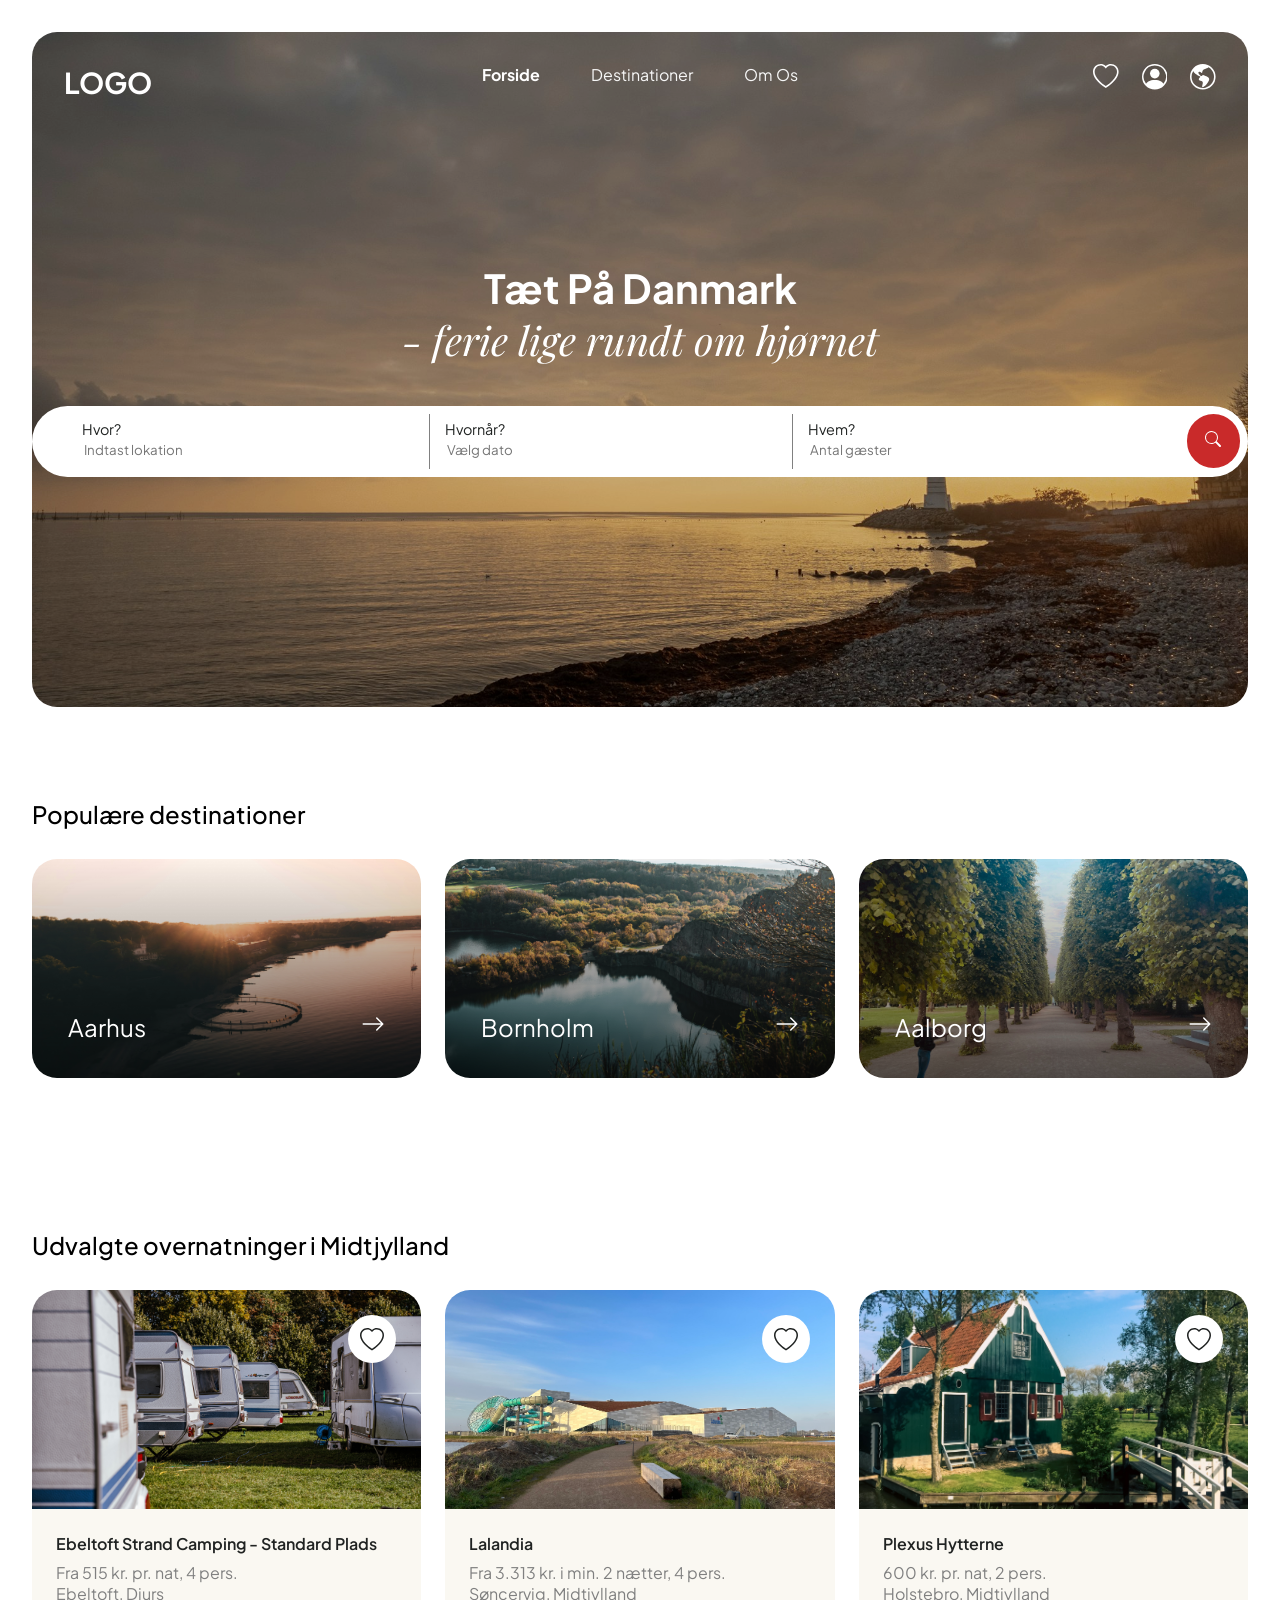
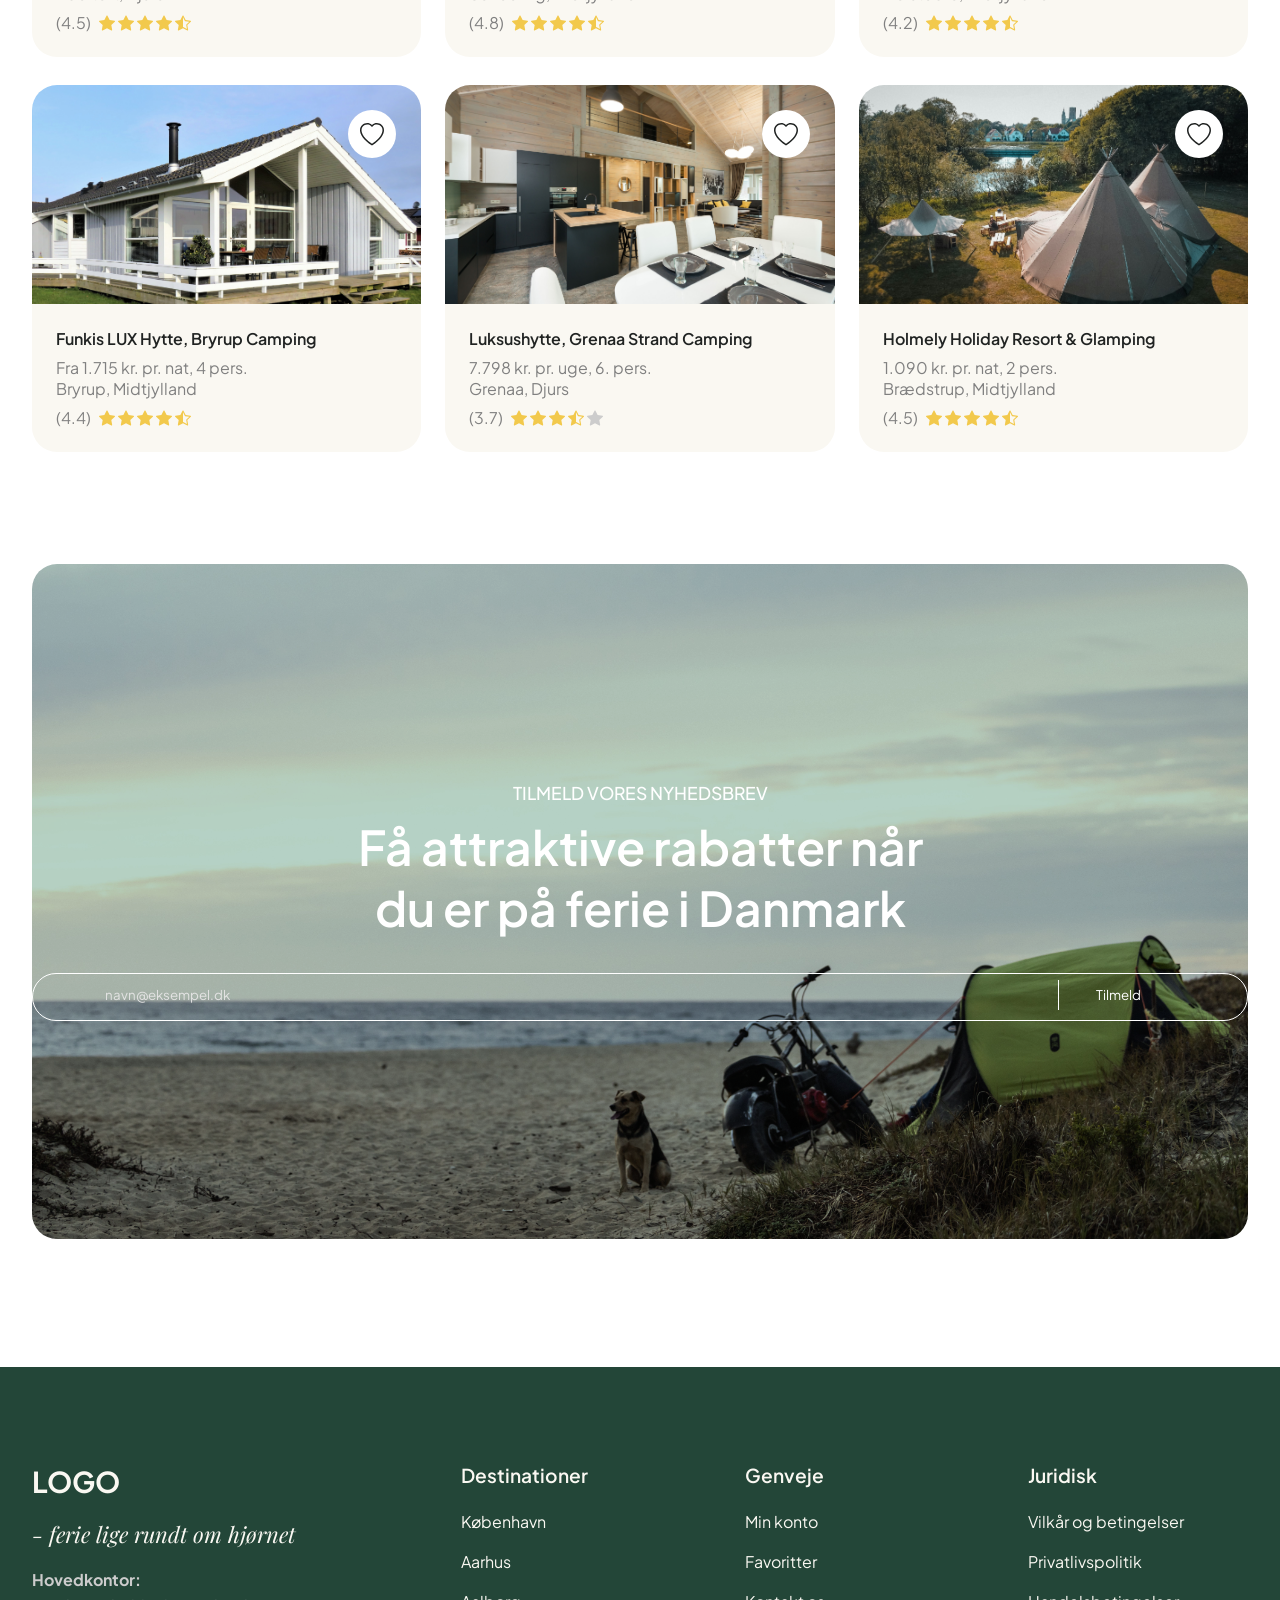
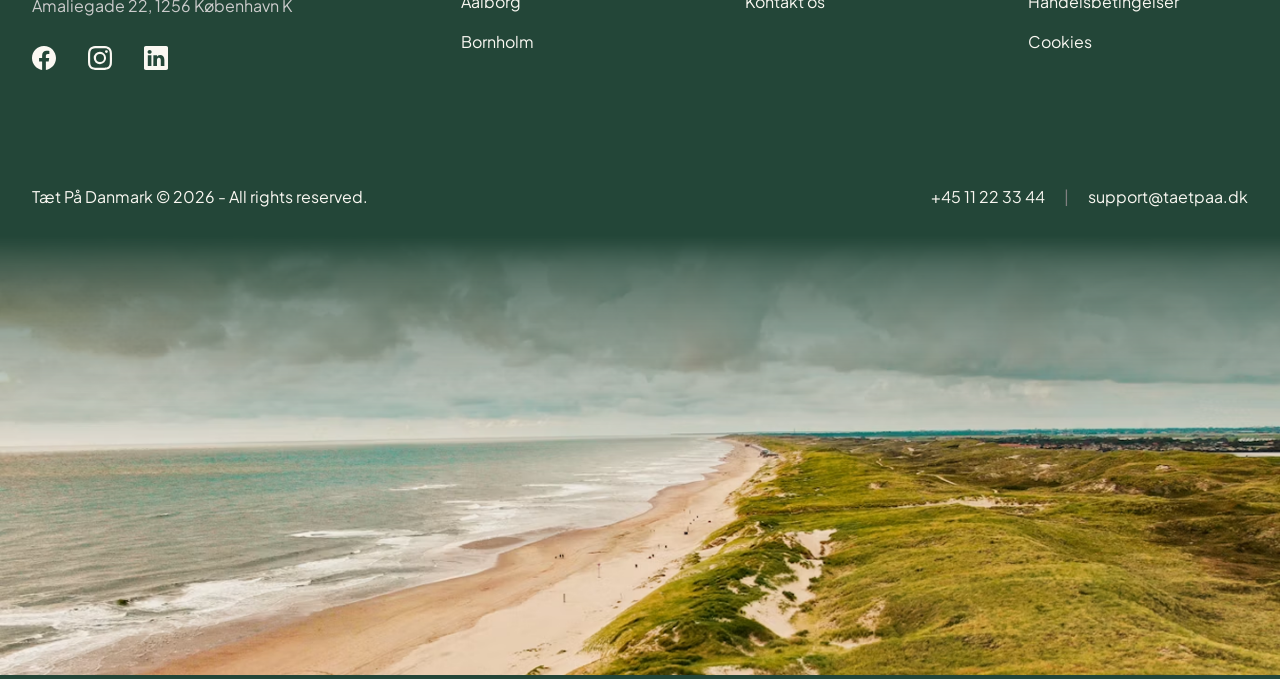
==== index.html @ 446d2f9d "First commit - Forside jf. Hi-Fi prototype v1" ====
<!doctype html>
<html lang="da">

<head>
    <meta charset="UTF-8" />
    <meta name="viewport" content="width=device-width, initial-scale=1.0" />
    <title>Forside | Tæt På Danmark</title>
    <link rel="stylesheet" href="css/style.css" />
    <link rel="shortcut icon" href="favicon.png" type="image/png" />
</head>

<body>
    <header>
        <div class="logo">
            <a href="index.html">LOGO</a>
        </div>
        
        <nav>
            <ul>
                <li class="active"><a href="index.html">Forside</a></li>
                <li>
                    <a href="destinationer/ebeltoft-strand-camping.html">Destinationer</a>
                </li>
                <li><a href="om-os.html">Om Os</a></li>
            </ul>
        </nav>
        <div class="header-ikoner">

            <a href="#" class="favoritter">
                <svg xmlns="http://www.w3.org/2000/svg" width="16" height="16" fill="currentColor" class="bi bi-heart"
                    viewBox="0 0 16 16">
                    <path
                        d="m8 2.748-.717-.737C5.6.281 2.514.878 1.4 3.053c-.523 1.023-.641 2.5.314 4.385.92 1.815 2.834 3.989 6.286 6.357 3.452-2.368 5.365-4.542 6.286-6.357.955-1.886.838-3.362.314-4.385C13.486.878 10.4.28 8.717 2.01zM8 15C-7.333 4.868 3.279-3.04 7.824 1.143q.09.083.176.171a3 3 0 0 1 .176-.17C12.72-3.042 23.333 4.867 8 15" />
                </svg>
            </a>
            <a href="#" class="profil">
                <svg xmlns="http://www.w3.org/2000/svg" width="16" height="16" fill="currentColor"
                    class="bi bi-person-circle" viewBox="0 0 16 16">
                    <path d="M11 6a3 3 0 1 1-6 0 3 3 0 0 1 6 0" />
                    <path fill-rule="evenodd"
                        d="M0 8a8 8 0 1 1 16 0A8 8 0 0 1 0 8m8-7a7 7 0 0 0-5.468 11.37C3.242 11.226 4.805 10 8 10s4.757 1.225 5.468 2.37A7 7 0 0 0 8 1" />
                </svg>
            </a>
            <a href="#" class="sprog">
                <svg xmlns="http://www.w3.org/2000/svg" width="16" height="16" fill="currentColor"
                    class="bi bi-globe-americas" viewBox="0 0 16 16">
                    <path
                        d="M8 0a8 8 0 1 0 0 16A8 8 0 0 0 8 0M2.04 4.326c.325 1.329 2.532 2.54 3.717 3.19.48.263.793.434.743.484q-.121.12-.242.234c-.416.396-.787.749-.758 1.266.035.634.618.824 1.214 1.017.577.188 1.168.38 1.286.983.082.417-.075.988-.22 1.52-.215.782-.406 1.48.22 1.48 1.5-.5 3.798-3.186 4-5 .138-1.243-2-2-3.5-2.5-.478-.16-.755.081-.99.284-.172.15-.322.279-.51.216-.445-.148-2.5-2-1.5-2.5.78-.39.952-.171 1.227.182.078.099.163.208.273.318.609.304.662-.132.723-.633.039-.322.081-.671.277-.867.434-.434 1.265-.791 2.028-1.12.712-.306 1.365-.587 1.579-.88A7 7 0 1 1 2.04 4.327Z" />
                </svg>
            </a>

        </div>
    </header>

    <main>
        <section class="hero bg-img-1">
            <h1>
                Tæt På Danmark<br /><span class="display-font">- ferie lige rundt om hjørnet</span>
            </h1>
            <div class="searchbar">
                <fieldset>
                    <label for="destination">Hvor?</label>
                    <input type="text" name="destination" id="destination" placeholder="Indtast lokation" />
                </fieldset>
                <fieldset>
                    <label for="dato">Hvornår?</label>
                    <input type="datetime" name="dato" id="dato" placeholder="Vælg dato" />
                </fieldset>
                <fieldset>
                    <label for="gaester">Hvem?</label>
                    <input type="number" name="gaester" id="gaester" placeholder="Antal gæster" min="1" />
                </fieldset>
                <button type="submit" name="soeg">
                    <svg xmlns="http://www.w3.org/2000/svg" width="16" height="16" fill="currentColor"
                        class="bi bi-search" viewBox="0 0 16 16">
                        <path
                            d="M11.742 10.344a6.5 6.5 0 1 0-1.397 1.398h-.001q.044.06.098.115l3.85 3.85a1 1 0 0 0 1.415-1.414l-3.85-3.85a1 1 0 0 0-.115-.1zM12 6.5a5.5 5.5 0 1 1-11 0 5.5 5.5 0 0 1 11 0" />
                    </svg>
                </button>
            </div>
        </section>

        <section class="poplaere-destinationer">
            <h2>Populære destinationer</h2>
            <div class="card-container">
                <a href="#" class="card bg-aarhus">
                    <h3>Aarhus</h3>

                    <svg xmlns="http://www.w3.org/2000/svg" width="16" height="16" fill="currentColor"
                        class="bi bi-arrow-right" viewBox="0 0 16 16">
                        <path fill-rule="evenodd"
                            d="M1 8a.5.5 0 0 1 .5-.5h11.793l-3.147-3.146a.5.5 0 0 1 .708-.708l4 4a.5.5 0 0 1 0 .708l-4 4a.5.5 0 0 1-.708-.708L13.293 8.5H1.5A.5.5 0 0 1 1 8" />
                    </svg>
                </a>
                <a href="#" class="card bg-bornholm">
                    <h3>Bornholm</h3>
                    <svg xmlns="http://www.w3.org/2000/svg" width="16" height="16" fill="currentColor"
                        class="bi bi-arrow-right" viewBox="0 0 16 16">
                        <path fill-rule="evenodd"
                            d="M1 8a.5.5 0 0 1 .5-.5h11.793l-3.147-3.146a.5.5 0 0 1 .708-.708l4 4a.5.5 0 0 1 0 .708l-4 4a.5.5 0 0 1-.708-.708L13.293 8.5H1.5A.5.5 0 0 1 1 8" />
                    </svg>
                </a>
                <a href="#" class="card bg-aalborg">
                    <h3>Aalborg</h3>

                    <svg xmlns="http://www.w3.org/2000/svg" width="16" height="16" fill="currentColor"
                        class="bi bi-arrow-right" viewBox="0 0 16 16">
                        <path fill-rule="evenodd"
                            d="M1 8a.5.5 0 0 1 .5-.5h11.793l-3.147-3.146a.5.5 0 0 1 .708-.708l4 4a.5.5 0 0 1 0 .708l-4 4a.5.5 0 0 1-.708-.708L13.293 8.5H1.5A.5.5 0 0 1 1 8" />
                    </svg>
                </a>
            </div>
        </section>

        <section class="destinationer">
            <h2>Udvalgte overnatninger i Midtjylland</h2>
            <div class="card-container">
                <div class="card">
                    <div class="top">
                        <a href="#favorit" class="favorit">
                            <svg xmlns="http://www.w3.org/2000/svg" width="16" height="16" fill="currentColor"
                                class="bi bi-heart" viewBox="0 0 16 16">
                                <path
                                    d="m8 2.748-.717-.737C5.6.281 2.514.878 1.4 3.053c-.523 1.023-.641 2.5.314 4.385.92 1.815 2.834 3.989 6.286 6.357 3.452-2.368 5.365-4.542 6.286-6.357.955-1.886.838-3.362.314-4.385C13.486.878 10.4.28 8.717 2.01zM8 15C-7.333 4.868 3.279-3.04 7.824 1.143q.09.083.176.171a3 3 0 0 1 .176-.17C12.72-3.042 23.333 4.867 8 15" />
                            </svg>
                        </a>
                        <a href="/destinationer/ebeltoft-strand-camping.html">
                            <img src="/img/destination/ebeltoft-camping.jpg" alt="Ebeltoft Strand Camping">
                        </a>
                    </div>
                    <div class="bottom">
                        <a href="/destinationer/ebeltoft-strand-camping.html">Ebeltoft Strand Camping - Standard Plads</a>
                        <p>Fra 515 kr. pr. nat, 4 pers.</p>
                        <p>Ebeltoft, Djurs</p>
                        <div class="anmeldelse-stjerner">
                            <p class="stjerner-tal">(4.5)</p>
                            <div class="stjerner">
                                <svg xmlns="http://www.w3.org/2000/svg" width="16" height="16" fill="currentColor"
                                    class="bi bi-star-fill fuld-farve" viewBox="0 0 16 16">
                                    <path
                                        d="M3.612 15.443c-.386.198-.824-.149-.746-.592l.83-4.73L.173 6.765c-.329-.314-.158-.888.283-.95l4.898-.696L7.538.792c.197-.39.73-.39.927 0l2.184 4.327 4.898.696c.441.062.612.636.282.95l-3.522 3.356.83 4.73c.078.443-.36.79-.746.592L8 13.187l-4.389 2.256z" />
                                </svg>
                                <svg xmlns="http://www.w3.org/2000/svg" width="16" height="16" fill="currentColor"
                                    class="bi bi-star-fill fuld-farve" viewBox="0 0 16 16">
                                    <path
                                        d="M3.612 15.443c-.386.198-.824-.149-.746-.592l.83-4.73L.173 6.765c-.329-.314-.158-.888.283-.95l4.898-.696L7.538.792c.197-.39.73-.39.927 0l2.184 4.327 4.898.696c.441.062.612.636.282.95l-3.522 3.356.83 4.73c.078.443-.36.79-.746.592L8 13.187l-4.389 2.256z" />
                                </svg>
                                <svg xmlns="http://www.w3.org/2000/svg" width="16" height="16" fill="currentColor"
                                    class="bi bi-star-fill fuld-farve" viewBox="0 0 16 16">
                                    <path
                                        d="M3.612 15.443c-.386.198-.824-.149-.746-.592l.83-4.73L.173 6.765c-.329-.314-.158-.888.283-.95l4.898-.696L7.538.792c.197-.39.73-.39.927 0l2.184 4.327 4.898.696c.441.062.612.636.282.95l-3.522 3.356.83 4.73c.078.443-.36.79-.746.592L8 13.187l-4.389 2.256z" />
                                </svg>
                                <svg xmlns="http://www.w3.org/2000/svg" width="16" height="16" fill="currentColor"
                                    class="bi bi-star-fill fuld-farve" viewBox="0 0 16 16">
                                    <path
                                        d="M3.612 15.443c-.386.198-.824-.149-.746-.592l.83-4.73L.173 6.765c-.329-.314-.158-.888.283-.95l4.898-.696L7.538.792c.197-.39.73-.39.927 0l2.184 4.327 4.898.696c.441.062.612.636.282.95l-3.522 3.356.83 4.73c.078.443-.36.79-.746.592L8 13.187l-4.389 2.256z" />
                                </svg>
                                <svg xmlns="http://www.w3.org/2000/svg" width="16" height="16" fill="currentColor"
                                    class="bi bi-star-half fuld-farve" viewBox="0 0 16 16">
                                    <path
                                        d="M5.354 5.119 7.538.792A.52.52 0 0 1 8 .5c.183 0 .366.097.465.292l2.184 4.327 4.898.696A.54.54 0 0 1 16 6.32a.55.55 0 0 1-.17.445l-3.523 3.356.83 4.73c.078.443-.36.79-.746.592L8 13.187l-4.389 2.256a.5.5 0 0 1-.146.05c-.342.06-.668-.254-.6-.642l.83-4.73L.173 6.765a.55.55 0 0 1-.172-.403.6.6 0 0 1 .085-.302.51.51 0 0 1 .37-.245zM8 12.027a.5.5 0 0 1 .232.056l3.686 1.894-.694-3.957a.56.56 0 0 1 .162-.505l2.907-2.77-4.052-.576a.53.53 0 0 1-.393-.288L8.001 2.223 8 2.226z" />
                                </svg>
                            </div>
                        </div>
                    </div>
                </div>
                <div class="card">
                    <div class="top">
                        <a href="#favorit" class="favorit">
                            <svg xmlns="http://www.w3.org/2000/svg" width="16" height="16" fill="currentColor"
                                class="bi bi-heart" viewBox="0 0 16 16">
                                <path
                                    d="m8 2.748-.717-.737C5.6.281 2.514.878 1.4 3.053c-.523 1.023-.641 2.5.314 4.385.92 1.815 2.834 3.989 6.286 6.357 3.452-2.368 5.365-4.542 6.286-6.357.955-1.886.838-3.362.314-4.385C13.486.878 10.4.28 8.717 2.01zM8 15C-7.333 4.868 3.279-3.04 7.824 1.143q.09.083.176.171a3 3 0 0 1 .176-.17C12.72-3.042 23.333 4.867 8 15" />
                            </svg>
                        </a>
                        <a href="/destinationer/ebeltoft-strand-camping.html">
                            <img src="/img/destination/lalandia-sondervig.jpg" alt="Lalandia Søndervig">
                        </a>
                    </div>

                    <div class="bottom">
                        <a href="/destinationer/ebeltoft-strand-camping.html">Lalandia</a>
                        <p>Fra 3.313 kr. i min. 2 nætter, 4 pers.</p>
                        <p>Søncervig, Midtjylland</p>
                        <div class="anmeldelse-stjerner">
                            <p class="stjerner-tal">(4.8)</p>
                            <div class="stjerner">
                                <svg xmlns="http://www.w3.org/2000/svg" width="16" height="16" fill="currentColor"
                                    class="bi bi-star-fill fuld-farve" viewBox="0 0 16 16">
                                    <path
                                        d="M3.612 15.443c-.386.198-.824-.149-.746-.592l.83-4.73L.173 6.765c-.329-.314-.158-.888.283-.95l4.898-.696L7.538.792c.197-.39.73-.39.927 0l2.184 4.327 4.898.696c.441.062.612.636.282.95l-3.522 3.356.83 4.73c.078.443-.36.79-.746.592L8 13.187l-4.389 2.256z" />
                                </svg>
                                <svg xmlns="http://www.w3.org/2000/svg" width="16" height="16" fill="currentColor"
                                    class="bi bi-star-fill fuld-farve" viewBox="0 0 16 16">
                                    <path
                                        d="M3.612 15.443c-.386.198-.824-.149-.746-.592l.83-4.73L.173 6.765c-.329-.314-.158-.888.283-.95l4.898-.696L7.538.792c.197-.39.73-.39.927 0l2.184 4.327 4.898.696c.441.062.612.636.282.95l-3.522 3.356.83 4.73c.078.443-.36.79-.746.592L8 13.187l-4.389 2.256z" />
                                </svg>
                                <svg xmlns="http://www.w3.org/2000/svg" width="16" height="16" fill="currentColor"
                                    class="bi bi-star-fill fuld-farve" viewBox="0 0 16 16">
                                    <path
                                        d="M3.612 15.443c-.386.198-.824-.149-.746-.592l.83-4.73L.173 6.765c-.329-.314-.158-.888.283-.95l4.898-.696L7.538.792c.197-.39.73-.39.927 0l2.184 4.327 4.898.696c.441.062.612.636.282.95l-3.522 3.356.83 4.73c.078.443-.36.79-.746.592L8 13.187l-4.389 2.256z" />
                                </svg>
                                <svg xmlns="http://www.w3.org/2000/svg" width="16" height="16" fill="currentColor"
                                    class="bi bi-star-fill fuld-farve" viewBox="0 0 16 16">
                                    <path
                                        d="M3.612 15.443c-.386.198-.824-.149-.746-.592l.83-4.73L.173 6.765c-.329-.314-.158-.888.283-.95l4.898-.696L7.538.792c.197-.39.73-.39.927 0l2.184 4.327 4.898.696c.441.062.612.636.282.95l-3.522 3.356.83 4.73c.078.443-.36.79-.746.592L8 13.187l-4.389 2.256z" />
                                </svg>
                                <svg xmlns="http://www.w3.org/2000/svg" width="16" height="16" fill="currentColor"
                                    class="bi bi-star-half fuld-farve" viewBox="0 0 16 16">
                                    <path
                                        d="M5.354 5.119 7.538.792A.52.52 0 0 1 8 .5c.183 0 .366.097.465.292l2.184 4.327 4.898.696A.54.54 0 0 1 16 6.32a.55.55 0 0 1-.17.445l-3.523 3.356.83 4.73c.078.443-.36.79-.746.592L8 13.187l-4.389 2.256a.5.5 0 0 1-.146.05c-.342.06-.668-.254-.6-.642l.83-4.73L.173 6.765a.55.55 0 0 1-.172-.403.6.6 0 0 1 .085-.302.51.51 0 0 1 .37-.245zM8 12.027a.5.5 0 0 1 .232.056l3.686 1.894-.694-3.957a.56.56 0 0 1 .162-.505l2.907-2.77-4.052-.576a.53.53 0 0 1-.393-.288L8.001 2.223 8 2.226z" />
                                </svg>
                            </div>
                        </div>
                    </div>
                </div>
                <div class="card">
                    <div class="top">
                        <a href="#favorit" class="favorit">
                            <svg xmlns="http://www.w3.org/2000/svg" width="16" height="16" fill="currentColor"
                                class="bi bi-heart" viewBox="0 0 16 16">
                                <path
                                    d="m8 2.748-.717-.737C5.6.281 2.514.878 1.4 3.053c-.523 1.023-.641 2.5.314 4.385.92 1.815 2.834 3.989 6.286 6.357 3.452-2.368 5.365-4.542 6.286-6.357.955-1.886.838-3.362.314-4.385C13.486.878 10.4.28 8.717 2.01zM8 15C-7.333 4.868 3.279-3.04 7.824 1.143q.09.083.176.171a3 3 0 0 1 .176-.17C12.72-3.042 23.333 4.867 8 15" />
                            </svg>
                        </a>
                        <a href="/destinationer/ebeltoft-strand-camping.html">
                            <img src="/img/destination/plexus-hytterne.jpg" alt="Lalandia Søndervig">
                        </a>
                    </div>
                    <div class="bottom">
                        <a href="/destinationer/ebeltoft-strand-camping.html">Plexus Hytterne</a>
                        <p>600 kr. pr. nat, 2 pers.</p>
                        <p>Holstebro, Midtjylland</p>
                        <div class="anmeldelse-stjerner">
                            <p class="stjerner-tal">(4.2)</p>
                            <div class="stjerner">
                                <svg xmlns="http://www.w3.org/2000/svg" width="16" height="16" fill="currentColor"
                                    class="bi bi-star-fill fuld-farve" viewBox="0 0 16 16">
                                    <path
                                        d="M3.612 15.443c-.386.198-.824-.149-.746-.592l.83-4.73L.173 6.765c-.329-.314-.158-.888.283-.95l4.898-.696L7.538.792c.197-.39.73-.39.927 0l2.184 4.327 4.898.696c.441.062.612.636.282.95l-3.522 3.356.83 4.73c.078.443-.36.79-.746.592L8 13.187l-4.389 2.256z" />
                                </svg>
                                <svg xmlns="http://www.w3.org/2000/svg" width="16" height="16" fill="currentColor"
                                    class="bi bi-star-fill fuld-farve" viewBox="0 0 16 16">
                                    <path
                                        d="M3.612 15.443c-.386.198-.824-.149-.746-.592l.83-4.73L.173 6.765c-.329-.314-.158-.888.283-.95l4.898-.696L7.538.792c.197-.39.73-.39.927 0l2.184 4.327 4.898.696c.441.062.612.636.282.95l-3.522 3.356.83 4.73c.078.443-.36.79-.746.592L8 13.187l-4.389 2.256z" />
                                </svg>
                                <svg xmlns="http://www.w3.org/2000/svg" width="16" height="16" fill="currentColor"
                                    class="bi bi-star-fill fuld-farve" viewBox="0 0 16 16">
                                    <path
                                        d="M3.612 15.443c-.386.198-.824-.149-.746-.592l.83-4.73L.173 6.765c-.329-.314-.158-.888.283-.95l4.898-.696L7.538.792c.197-.39.73-.39.927 0l2.184 4.327 4.898.696c.441.062.612.636.282.95l-3.522 3.356.83 4.73c.078.443-.36.79-.746.592L8 13.187l-4.389 2.256z" />
                                </svg>
                                <svg xmlns="http://www.w3.org/2000/svg" width="16" height="16" fill="currentColor"
                                    class="bi bi-star-fill fuld-farve" viewBox="0 0 16 16">
                                    <path
                                        d="M3.612 15.443c-.386.198-.824-.149-.746-.592l.83-4.73L.173 6.765c-.329-.314-.158-.888.283-.95l4.898-.696L7.538.792c.197-.39.73-.39.927 0l2.184 4.327 4.898.696c.441.062.612.636.282.95l-3.522 3.356.83 4.73c.078.443-.36.79-.746.592L8 13.187l-4.389 2.256z" />
                                </svg>
                                <svg xmlns="http://www.w3.org/2000/svg" width="16" height="16" fill="currentColor"
                                    class="bi bi-star-half fuld-farve" viewBox="0 0 16 16">
                                    <path
                                        d="M5.354 5.119 7.538.792A.52.52 0 0 1 8 .5c.183 0 .366.097.465.292l2.184 4.327 4.898.696A.54.54 0 0 1 16 6.32a.55.55 0 0 1-.17.445l-3.523 3.356.83 4.73c.078.443-.36.79-.746.592L8 13.187l-4.389 2.256a.5.5 0 0 1-.146.05c-.342.06-.668-.254-.6-.642l.83-4.73L.173 6.765a.55.55 0 0 1-.172-.403.6.6 0 0 1 .085-.302.51.51 0 0 1 .37-.245zM8 12.027a.5.5 0 0 1 .232.056l3.686 1.894-.694-3.957a.56.56 0 0 1 .162-.505l2.907-2.77-4.052-.576a.53.53 0 0 1-.393-.288L8.001 2.223 8 2.226z" />
                                </svg>
                            </div>
                        </div>
                    </div>
                </div>
                <div class="card">
                    <div class="top">
                        <a href="#favorit" class="favorit">
                            <svg xmlns="http://www.w3.org/2000/svg" width="16" height="16" fill="currentColor"
                                class="bi bi-heart" viewBox="0 0 16 16">
                                <path
                                    d="m8 2.748-.717-.737C5.6.281 2.514.878 1.4 3.053c-.523 1.023-.641 2.5.314 4.385.92 1.815 2.834 3.989 6.286 6.357 3.452-2.368 5.365-4.542 6.286-6.357.955-1.886.838-3.362.314-4.385C13.486.878 10.4.28 8.717 2.01zM8 15C-7.333 4.868 3.279-3.04 7.824 1.143q.09.083.176.171a3 3 0 0 1 .176-.17C12.72-3.042 23.333 4.867 8 15" />
                            </svg>
                        </a>
                        <a href="/destinationer/ebeltoft-strand-camping.html">
                            <img src="/img/destination/funkis-lux-hytte.jpg" alt="Lalandia Søndervig">
                        </a>
                    </div>
                    <div class="bottom">
                        <a href="/destinationer/ebeltoft-strand-camping.html">Funkis LUX Hytte, Bryrup Camping</a>
                        <p>Fra 1.715 kr. pr. nat, 4 pers.</p>
                        <p>Bryrup, Midtjylland</p>
                        <div class="anmeldelse-stjerner">
                            <p class="stjerner-tal">(4.4)</p>
                            <div class="stjerner">
                                <svg xmlns="http://www.w3.org/2000/svg" width="16" height="16" fill="currentColor"
                                    class="bi bi-star-fill fuld-farve" viewBox="0 0 16 16">
                                    <path
                                        d="M3.612 15.443c-.386.198-.824-.149-.746-.592l.83-4.73L.173 6.765c-.329-.314-.158-.888.283-.95l4.898-.696L7.538.792c.197-.39.73-.39.927 0l2.184 4.327 4.898.696c.441.062.612.636.282.95l-3.522 3.356.83 4.73c.078.443-.36.79-.746.592L8 13.187l-4.389 2.256z" />
                                </svg>
                                <svg xmlns="http://www.w3.org/2000/svg" width="16" height="16" fill="currentColor"
                                    class="bi bi-star-fill fuld-farve" viewBox="0 0 16 16">
                                    <path
                                        d="M3.612 15.443c-.386.198-.824-.149-.746-.592l.83-4.73L.173 6.765c-.329-.314-.158-.888.283-.95l4.898-.696L7.538.792c.197-.39.73-.39.927 0l2.184 4.327 4.898.696c.441.062.612.636.282.95l-3.522 3.356.83 4.73c.078.443-.36.79-.746.592L8 13.187l-4.389 2.256z" />
                                </svg>
                                <svg xmlns="http://www.w3.org/2000/svg" width="16" height="16" fill="currentColor"
                                    class="bi bi-star-fill fuld-farve" viewBox="0 0 16 16">
                                    <path
                                        d="M3.612 15.443c-.386.198-.824-.149-.746-.592l.83-4.73L.173 6.765c-.329-.314-.158-.888.283-.95l4.898-.696L7.538.792c.197-.39.73-.39.927 0l2.184 4.327 4.898.696c.441.062.612.636.282.95l-3.522 3.356.83 4.73c.078.443-.36.79-.746.592L8 13.187l-4.389 2.256z" />
                                </svg>
                                <svg xmlns="http://www.w3.org/2000/svg" width="16" height="16" fill="currentColor"
                                    class="bi bi-star-fill fuld-farve" viewBox="0 0 16 16">
                                    <path
                                        d="M3.612 15.443c-.386.198-.824-.149-.746-.592l.83-4.73L.173 6.765c-.329-.314-.158-.888.283-.95l4.898-.696L7.538.792c.197-.39.73-.39.927 0l2.184 4.327 4.898.696c.441.062.612.636.282.95l-3.522 3.356.83 4.73c.078.443-.36.79-.746.592L8 13.187l-4.389 2.256z" />
                                </svg>
                                <svg xmlns="http://www.w3.org/2000/svg" width="16" height="16" fill="currentColor"
                                    class="bi bi-star-half fuld-farve" viewBox="0 0 16 16">
                                    <path
                                        d="M5.354 5.119 7.538.792A.52.52 0 0 1 8 .5c.183 0 .366.097.465.292l2.184 4.327 4.898.696A.54.54 0 0 1 16 6.32a.55.55 0 0 1-.17.445l-3.523 3.356.83 4.73c.078.443-.36.79-.746.592L8 13.187l-4.389 2.256a.5.5 0 0 1-.146.05c-.342.06-.668-.254-.6-.642l.83-4.73L.173 6.765a.55.55 0 0 1-.172-.403.6.6 0 0 1 .085-.302.51.51 0 0 1 .37-.245zM8 12.027a.5.5 0 0 1 .232.056l3.686 1.894-.694-3.957a.56.56 0 0 1 .162-.505l2.907-2.77-4.052-.576a.53.53 0 0 1-.393-.288L8.001 2.223 8 2.226z" />
                                </svg>
                            </div>
                        </div>
                    </div>
                </div>
                <div class="card">
                    <div class="top">
                        <a href="#favorit" class="favorit">
                            <svg xmlns="http://www.w3.org/2000/svg" width="16" height="16" fill="currentColor"
                                class="bi bi-heart" viewBox="0 0 16 16">
                                <path
                                    d="m8 2.748-.717-.737C5.6.281 2.514.878 1.4 3.053c-.523 1.023-.641 2.5.314 4.385.92 1.815 2.834 3.989 6.286 6.357 3.452-2.368 5.365-4.542 6.286-6.357.955-1.886.838-3.362.314-4.385C13.486.878 10.4.28 8.717 2.01zM8 15C-7.333 4.868 3.279-3.04 7.824 1.143q.09.083.176.171a3 3 0 0 1 .176-.17C12.72-3.042 23.333 4.867 8 15" />
                            </svg>
                        </a>
                        <a href="/destinationer/ebeltoft-strand-camping.html">
                            <img src="/img/destination/luksushytte-grenaa.jpg" alt="Lalandia Søndervig">
                        </a>
                    </div>
                    <div class="bottom">
                        <a href="/destinationer/ebeltoft-strand-camping.html">Luksushytte, Grenaa Strand Camping</a>
                        <p>7.798 kr. pr. uge, 6. pers.</p>
                        <p>Grenaa, Djurs</p>
                        <div class="anmeldelse-stjerner">
                            <p class="stjerner-tal">(3.7)</p>
                            <div class="stjerner">
                                <svg xmlns="http://www.w3.org/2000/svg" width="16" height="16" fill="currentColor"
                                    class="bi bi-star-fill fuld-farve" viewBox="0 0 16 16">
                                    <path
                                        d="M3.612 15.443c-.386.198-.824-.149-.746-.592l.83-4.73L.173 6.765c-.329-.314-.158-.888.283-.95l4.898-.696L7.538.792c.197-.39.73-.39.927 0l2.184 4.327 4.898.696c.441.062.612.636.282.95l-3.522 3.356.83 4.73c.078.443-.36.79-.746.592L8 13.187l-4.389 2.256z" />
                                </svg>
                                <svg xmlns="http://www.w3.org/2000/svg" width="16" height="16" fill="currentColor"
                                    class="bi bi-star-fill fuld-farve" viewBox="0 0 16 16">
                                    <path
                                        d="M3.612 15.443c-.386.198-.824-.149-.746-.592l.83-4.73L.173 6.765c-.329-.314-.158-.888.283-.95l4.898-.696L7.538.792c.197-.39.73-.39.927 0l2.184 4.327 4.898.696c.441.062.612.636.282.95l-3.522 3.356.83 4.73c.078.443-.36.79-.746.592L8 13.187l-4.389 2.256z" />
                                </svg>
                                <svg xmlns="http://www.w3.org/2000/svg" width="16" height="16" fill="currentColor"
                                    class="bi bi-star-fill fuld-farve" viewBox="0 0 16 16">
                                    <path
                                        d="M3.612 15.443c-.386.198-.824-.149-.746-.592l.83-4.73L.173 6.765c-.329-.314-.158-.888.283-.95l4.898-.696L7.538.792c.197-.39.73-.39.927 0l2.184 4.327 4.898.696c.441.062.612.636.282.95l-3.522 3.356.83 4.73c.078.443-.36.79-.746.592L8 13.187l-4.389 2.256z" />
                                </svg>
                                <svg xmlns="http://www.w3.org/2000/svg" width="16" height="16" fill="currentColor"
                                    class="bi bi-star-half fuld-farve" viewBox="0 0 16 16">
                                    <path
                                        d="M5.354 5.119 7.538.792A.52.52 0 0 1 8 .5c.183 0 .366.097.465.292l2.184 4.327 4.898.696A.54.54 0 0 1 16 6.32a.55.55 0 0 1-.17.445l-3.523 3.356.83 4.73c.078.443-.36.79-.746.592L8 13.187l-4.389 2.256a.5.5 0 0 1-.146.05c-.342.06-.668-.254-.6-.642l.83-4.73L.173 6.765a.55.55 0 0 1-.172-.403.6.6 0 0 1 .085-.302.51.51 0 0 1 .37-.245zM8 12.027a.5.5 0 0 1 .232.056l3.686 1.894-.694-3.957a.56.56 0 0 1 .162-.505l2.907-2.77-4.052-.576a.53.53 0 0 1-.393-.288L8.001 2.223 8 2.226z" />
                                </svg>
                                <svg xmlns="http://www.w3.org/2000/svg" width="16" height="16" fill="currentColor"
                                    class="bi bi-star-fill ingen-farve" viewBox="0 0 16 16">
                                    <path
                                        d="M3.612 15.443c-.386.198-.824-.149-.746-.592l.83-4.73L.173 6.765c-.329-.314-.158-.888.283-.95l4.898-.696L7.538.792c.197-.39.73-.39.927 0l2.184 4.327 4.898.696c.441.062.612.636.282.95l-3.522 3.356.83 4.73c.078.443-.36.79-.746.592L8 13.187l-4.389 2.256z" />
                                </svg>
                            </div>
                        </div>
                    </div>
                </div>
                <div class="card">
                    <div class="top">
                        <a href="#favorit" class="favorit">
                            <svg xmlns="http://www.w3.org/2000/svg" width="16" height="16" fill="currentColor"
                                class="bi bi-heart" viewBox="0 0 16 16">
                                <path
                                    d="m8 2.748-.717-.737C5.6.281 2.514.878 1.4 3.053c-.523 1.023-.641 2.5.314 4.385.92 1.815 2.834 3.989 6.286 6.357 3.452-2.368 5.365-4.542 6.286-6.357.955-1.886.838-3.362.314-4.385C13.486.878 10.4.28 8.717 2.01zM8 15C-7.333 4.868 3.279-3.04 7.824 1.143q.09.083.176.171a3 3 0 0 1 .176-.17C12.72-3.042 23.333 4.867 8 15" />
                            </svg>
                        </a>
                        <a href="/destinationer/ebeltoft-strand-camping.html">
                            <img src="/img/destination/holmely-glamping.jpg" alt="Lalandia Søndervig">
                        </a>
                    </div>
                    <div class="bottom">
                        <a href="/destinationer/ebeltoft-strand-camping.html">Holmely Holiday Resort & Glamping</a>
                        <p>1.090 kr. pr. nat, 2 pers.</p>
                        <p>Brædstrup, Midtjylland</p>
                        <div class="anmeldelse-stjerner">
                            <p class="stjerner-tal">(4.5)</p>
                            <div class="stjerner">
                                <svg xmlns="http://www.w3.org/2000/svg" width="16" height="16" fill="currentColor"
                                    class="bi bi-star-fill fuld-farve" viewBox="0 0 16 16">
                                    <path
                                        d="M3.612 15.443c-.386.198-.824-.149-.746-.592l.83-4.73L.173 6.765c-.329-.314-.158-.888.283-.95l4.898-.696L7.538.792c.197-.39.73-.39.927 0l2.184 4.327 4.898.696c.441.062.612.636.282.95l-3.522 3.356.83 4.73c.078.443-.36.79-.746.592L8 13.187l-4.389 2.256z" />
                                </svg>
                                <svg xmlns="http://www.w3.org/2000/svg" width="16" height="16" fill="currentColor"
                                    class="bi bi-star-fill fuld-farve" viewBox="0 0 16 16">
                                    <path
                                        d="M3.612 15.443c-.386.198-.824-.149-.746-.592l.83-4.73L.173 6.765c-.329-.314-.158-.888.283-.95l4.898-.696L7.538.792c.197-.39.73-.39.927 0l2.184 4.327 4.898.696c.441.062.612.636.282.95l-3.522 3.356.83 4.73c.078.443-.36.79-.746.592L8 13.187l-4.389 2.256z" />
                                </svg>
                                <svg xmlns="http://www.w3.org/2000/svg" width="16" height="16" fill="currentColor"
                                    class="bi bi-star-fill fuld-farve" viewBox="0 0 16 16">
                                    <path
                                        d="M3.612 15.443c-.386.198-.824-.149-.746-.592l.83-4.73L.173 6.765c-.329-.314-.158-.888.283-.95l4.898-.696L7.538.792c.197-.39.73-.39.927 0l2.184 4.327 4.898.696c.441.062.612.636.282.95l-3.522 3.356.83 4.73c.078.443-.36.79-.746.592L8 13.187l-4.389 2.256z" />
                                </svg>
                                <svg xmlns="http://www.w3.org/2000/svg" width="16" height="16" fill="currentColor"
                                    class="bi bi-star-fill fuld-farve" viewBox="0 0 16 16">
                                    <path
                                        d="M3.612 15.443c-.386.198-.824-.149-.746-.592l.83-4.73L.173 6.765c-.329-.314-.158-.888.283-.95l4.898-.696L7.538.792c.197-.39.73-.39.927 0l2.184 4.327 4.898.696c.441.062.612.636.282.95l-3.522 3.356.83 4.73c.078.443-.36.79-.746.592L8 13.187l-4.389 2.256z" />
                                </svg>
                                <svg xmlns="http://www.w3.org/2000/svg" width="16" height="16" fill="currentColor"
                                    class="bi bi-star-half fuld-farve" viewBox="0 0 16 16">
                                    <path
                                        d="M5.354 5.119 7.538.792A.52.52 0 0 1 8 .5c.183 0 .366.097.465.292l2.184 4.327 4.898.696A.54.54 0 0 1 16 6.32a.55.55 0 0 1-.17.445l-3.523 3.356.83 4.73c.078.443-.36.79-.746.592L8 13.187l-4.389 2.256a.5.5 0 0 1-.146.05c-.342.06-.668-.254-.6-.642l.83-4.73L.173 6.765a.55.55 0 0 1-.172-.403.6.6 0 0 1 .085-.302.51.51 0 0 1 .37-.245zM8 12.027a.5.5 0 0 1 .232.056l3.686 1.894-.694-3.957a.56.56 0 0 1 .162-.505l2.907-2.77-4.052-.576a.53.53 0 0 1-.393-.288L8.001 2.223 8 2.226z" />
                                </svg>
                            </div>
                        </div>
                    </div>
                </div>
            </div>
        </section>

        <section class="nyhedsbrev">
            <h4>Tilmeld vores nyhedsbrev</h4>
            <h2>Få attraktive rabatter når<br>du er på ferie i Danmark</h2>
            <fieldset>
                <input type="email" name="email" id="email" placeholder="navn@eksempel.dk">
                <button type="submit">Tilmeld</button>
            </fieldset>
        </section>

    </main>

    <footer>
        <div class="footer-columns">
            <div class="column">
                <div class="logo">
                    <a href="index.html">LOGO</a>
                </div>
                <h3 class="slogan display-font">- ferie lige rundt om hjørnet</h3>
                <p class="adresse bold">Hovedkontor:</p>
                <p class="adresse">Amaliegade 22, 1256 København K</p>
                <div class="sociale-medier">
                    <a href="#facebook">
                        <svg xmlns="http://www.w3.org/2000/svg" width="16" height="16" fill="currentColor" class="bi bi-facebook" viewBox="0 0 16 16">
                        <path d="M16 8.049c0-4.446-3.582-8.05-8-8.05C3.58 0-.002 3.603-.002 8.05c0 4.017 2.926 7.347 6.75 7.951v-5.625h-2.03V8.05H6.75V6.275c0-2.017 1.195-3.131 3.022-3.131.876 0 1.791.157 1.791.157v1.98h-1.009c-.993 0-1.303.621-1.303 1.258v1.51h2.218l-.354 2.326H9.25V16c3.824-.604 6.75-3.934 6.75-7.951"/>
                        </svg>
                    </a>
                    <a href="#instagram">
                        <svg xmlns="http://www.w3.org/2000/svg" width="16" height="16" fill="currentColor" class="bi bi-instagram" viewBox="0 0 16 16">
                        <path d="M8 0C5.829 0 5.556.01 4.703.048 3.85.088 3.269.222 2.76.42a3.9 3.9 0 0 0-1.417.923A3.9 3.9 0 0 0 .42 2.76C.222 3.268.087 3.85.048 4.7.01 5.555 0 5.827 0 8.001c0 2.172.01 2.444.048 3.297.04.852.174 1.433.372 1.942.205.526.478.972.923 1.417.444.445.89.719 1.416.923.51.198 1.09.333 1.942.372C5.555 15.99 5.827 16 8 16s2.444-.01 3.298-.048c.851-.04 1.434-.174 1.943-.372a3.9 3.9 0 0 0 1.416-.923c.445-.445.718-.891.923-1.417.197-.509.332-1.09.372-1.942C15.99 10.445 16 10.173 16 8s-.01-2.445-.048-3.299c-.04-.851-.175-1.433-.372-1.941a3.9 3.9 0 0 0-.923-1.417A3.9 3.9 0 0 0 13.24.42c-.51-.198-1.092-.333-1.943-.372C10.443.01 10.172 0 7.998 0zm-.717 1.442h.718c2.136 0 2.389.007 3.232.046.78.035 1.204.166 1.486.275.373.145.64.319.92.599s.453.546.598.92c.11.281.24.705.275 1.485.039.843.047 1.096.047 3.231s-.008 2.389-.047 3.232c-.035.78-.166 1.203-.275 1.485a2.5 2.5 0 0 1-.599.919c-.28.28-.546.453-.92.598-.28.11-.704.24-1.485.276-.843.038-1.096.047-3.232.047s-2.39-.009-3.233-.047c-.78-.036-1.203-.166-1.485-.276a2.5 2.5 0 0 1-.92-.598 2.5 2.5 0 0 1-.6-.92c-.109-.281-.24-.705-.275-1.485-.038-.843-.046-1.096-.046-3.233s.008-2.388.046-3.231c.036-.78.166-1.204.276-1.486.145-.373.319-.64.599-.92s.546-.453.92-.598c.282-.11.705-.24 1.485-.276.738-.034 1.024-.044 2.515-.045zm4.988 1.328a.96.96 0 1 0 0 1.92.96.96 0 0 0 0-1.92m-4.27 1.122a4.109 4.109 0 1 0 0 8.217 4.109 4.109 0 0 0 0-8.217m0 1.441a2.667 2.667 0 1 1 0 5.334 2.667 2.667 0 0 1 0-5.334"/>
                        </svg>
                    </a>
                    <a href="#linkedin">
                        <svg xmlns="http://www.w3.org/2000/svg" width="16" height="16" fill="currentColor" class="bi bi-linkedin" viewBox="0 0 16 16">
                        <path d="M0 1.146C0 .513.526 0 1.175 0h13.65C15.474 0 16 .513 16 1.146v13.708c0 .633-.526 1.146-1.175 1.146H1.175C.526 16 0 15.487 0 14.854zm4.943 12.248V6.169H2.542v7.225zm-1.2-8.212c.837 0 1.358-.554 1.358-1.248-.015-.709-.52-1.248-1.342-1.248S2.4 3.226 2.4 3.934c0 .694.521 1.248 1.327 1.248zm4.908 8.212V9.359c0-.216.016-.432.08-.586.173-.431.568-.878 1.232-.878.869 0 1.216.662 1.216 1.634v3.865h2.401V9.25c0-2.22-1.184-3.252-2.764-3.252-1.274 0-1.845.7-2.165 1.193v.025h-.016l.016-.025V6.169h-2.4c.03.678 0 7.225 0 7.225z"/>
                        </svg>
                    </a>
                </div>
            </div>
            <div class="column">
                <h4>Destinationer</h4>
                <ul>
                    <li><a href="#">København</a></li>
                    <li><a href="#">Aarhus</a></li>
                    <li><a href="#">Aalborg</a></li>
                    <li><a href="#">Bornholm</a></li>
                </ul>
            </div>
            <div class="column">
                <h4>Genveje</h4>
                <ul>
                    <li><a href="#">Min konto</a></li>
                    <li><a href="#">Favoritter</a></li>
                    <li><a href="#">Kontakt os</a></li>
                </ul>
            </div>
            <div class="column">
                <h4>Juridisk</h4>
                <ul>
                    <li><a href="#">Vilkår og betingelser</a></li>
                    <li><a href="#">Privatlivspolitik</a></li>
                    <li><a href="#">Handelsbetingelser</a></li>
                    <li><a href="#">Cookies</a></li>
                </ul>
            </div>
        </div>
        <div class="copyright-columns">
            <div class="column">
                <p>Tæt På Danmark © 2026 - All rights reserved.</p>
            </div>
            <div class="column">
                <p><a href="tel:11223344">+45 11 22 33 44</a> <span class="seperator">|</span> <a href="mailto:support@taetpaa.dk">support@taetpaa.dk</a></p>
            </div>
        </div>
        <img src="/img/footer-img-2.png" alt="" class="footer-bg">
    </footer>

</body>

</html>
---- css/style.css ----
@import url('https://fonts.googleapis.com/css2?family=Playfair+Display:ital,wght@0,400..900;1,400..900&family=Plus+Jakarta+Sans:ital,wght@0,200..800;1,200..800&display=swap');

* {
    margin: 0;
    box-sizing: border-box;
    font-family: "Plus Jakarta Sans", sans-serif;
    font-weight: normal;
    --font-black: #202322;
    --font-white: #fff;
    --font-lightgrey: #F7F7F7;
    --font-grey: #808080;
    --bg-white: #fff;
    --off-white: #FAF8F2;
    --accent-red: #C92A2A;
    --accent-yellow: #F2C94C;
    --accent-green: #234638;
    --border-grey: #CCCCCC;
}

.display-font {
    font-family: "Playfair Display", serif;
    font-style: italic;
    font-weight: normal;
}

/* HEADER */

header {
    margin: 2em;
    padding: 2em;
    align-content: center;
    position: absolute;
    top: 0;
    width: calc(100% - 4em);
    display: grid;
    grid-template-columns: 20% 60% 20%;
    column-gap: 0;
}

header .logo a {
    color: var(--font-white);
    font-size: 1.8em;
    text-decoration: none;
    font-weight: bold;
}

header .logo a:hover {
    opacity: 0.8;
}

header nav ul {
    text-align: center;
    margin: 0;
    padding: 0;
}

header nav ul li {
    display: inline-block;
    margin: 0 1.5em;
}

header nav ul li a {
    color: var(--font-lightgrey);
    text-decoration: 0;
}

header nav ul li a:hover {
    border-bottom: 1px solid var(--font-white);
}

header nav ul li.active a {
    color: var(--font-white);
    font-weight: bold;
}

header .header-ikoner {
    text-align: end;
}

header .header-ikoner a {
    text-decoration: 0;
}

header .header-ikoner svg {
    color: var(--font-white);
    height: 1.6em;
    width: auto;
    margin-left: 20px;
}

header .header-ikoner svg:hover {
    opacity: 0.8;
}

/* HERO M. BILLEDE */

.hero {
    min-height: 75vh;
    margin: 2em;
    border-radius: 25px;
    align-content: center;
    justify-items: center;
    color: var(--font-white);
    text-align: center;
}

.hero.bg-img-1 {
    background: url(/img/forside-hero.jpg) rgb(0,0,0,0.2);
    background-blend-mode: overlay;
    background-position: center;
    background-repeat: no-repeat;
    background-size: cover;
}

.hero h1 {
    margin-bottom: 40px;
    font-weight: bold;
    font-size: 2.5em;
}

.hero .searchbar {
    background-color: var(--bg-white);
    min-width: 42vw;
    border: 0;
    border-radius: 50px;
    align-content: center;
    padding: 8px;
}


.hero .searchbar fieldset {
    display: inline-block;
    border: 0;
    border-right: 1px solid var(--font-grey);
    width: 30%;
}

.hero .searchbar fieldset:nth-child(3) {
    border: 0;
}

.hero .searchbar label {
    display: block;
    color: var(--font-black);
    font-size: 0.9em;
    text-align: left;
}

.hero .searchbar input {
    border: 0;
    width: 100%;
}

.hero .searchbar input:focus {
    outline: none;
}


.hero .searchbar button {
    float: right;
    height: 4em;
    width: 4em;
    background-color: var(--accent-red);
    color: var(--font-white);
    border: 0;
    border-radius: 50%;
}

.hero .searchbar button:hover {
    cursor: pointer;
}

/* POPULÆRE DESTINATIONER FORSIDE */

.poplaere-destinationer {
    margin: 2em;
    padding: 60px 0;
}

.poplaere-destinationer h2 {
    margin-bottom: 30px;
    font-weight: 500;
}

.poplaere-destinationer .card-container {
    display: grid;
    grid-template-columns: repeat(3, 1fr);
    gap: 1.5em;
}

.poplaere-destinationer .card-container .card {
    background-color: var(--off-white);
    aspect-ratio: 16/9;
    align-content: end;
    border-radius: 25px;
    padding: 1.5em;
    font-size: 1.5em;
    transition: ease-in-out 150ms;
}

.poplaere-destinationer .card-container .card:hover {
    transform: translateY(-5px);
    transition: ease-in-out 150ms;
}

.poplaere-destinationer .card.bg-aarhus {
    background: url(/img/populaer-aarhus.jpg), linear-gradient(#00000000, #000000a0);
    background-position: center;
    background-repeat: no-repeat;
    background-size: cover;
    background-blend-mode: overlay;
}

.poplaere-destinationer .card.bg-bornholm {
    background: url(/img/populaer-bornholm.jpg), linear-gradient(#00000000, #000000a0);
    background-position: center;
    background-repeat: no-repeat;
    background-size: cover;
    background-blend-mode: overlay;
}

.poplaere-destinationer .card.bg-aalborg {
    background: url(/img/populaer-aalborg.jpg), linear-gradient(#00000000, #000000a0);
    background-position: center;
    background-repeat: no-repeat;
    background-size: cover;
    background-blend-mode: overlay;
}

.poplaere-destinationer .card h3 {
    color: var(--font-white);
    text-decoration: none;
    float: left;
    font-size: 1em;
}

.poplaere-destinationer .card svg {
    float: right;
    color: var(--font-white);
    height: 1em;
    width: auto;
}

/* DESTINATIONER KATALOG */

.destinationer {
    margin: 2em;
    padding: 60px 0;
}

.destinationer h2 {
    margin-bottom: 30px;
    font-weight: 500;
}

.destinationer .card-container {
    display: grid;
    grid-template-columns: repeat(3, 1fr);
    gap: 1.5em;
}

.destinationer .card .top {
    overflow: hidden;
    border-radius: 25px 25px 0 0;
}

.destinationer .card img {
    width: 100%;
    aspect-ratio: 16/9;
    object-fit: cover;
    object-position: center;
    margin-top: -3em;
    transition: ease-in-out 300ms;
}

.destinationer .card img:hover {
    transform: scale(108%);
    transition: ease-in-out 300ms;
}

.destinationer .card .favorit {
    position: relative;
    background-color: var(--bg-white);
    aspect-ratio: 1/1;
    height: 3em;
    float: right;
    top: 25px;
    right: 25px;
    border-radius: 50%;
    align-content: center;
    text-align: center;
    z-index: 1;
}

.destinationer .card .favorit svg {
    height: 1em;
    width: auto;
    font-size: 1.5em;
    margin-top: 6px;
    color: var(--font-black);
}

.destinationer .card .bottom {
    position: relative;
    top: -4px;
    background-color: var(--off-white);
    min-height: 8em;
    align-content: start;
    border-radius: 0 0 25px 25px;
    padding: 1.5em;
}

.destinationer .card-container .card .bottom a {
    text-decoration: none;
    font-weight: 600;
    color: var(--font-black);
}

.destinationer .card-container .card .bottom p {
    color: var(--font-grey);
}

.destinationer .card-container .card .bottom p:first-of-type {
    margin-top: 8px;
}

.destinationer .card .anmeldelse-stjerner {
    align-content: center;
}

.destinationer .card .anmeldelse-stjerner .stjerner-tal {
    display: inline-block;
    font-size: 1em;
}

.destinationer .card .anmeldelse-stjerner .stjerner {
    position: relative;
    bottom: -2px;
    display: inline-block;
    height: 1em;
    margin-left: 5px;
}

.destinationer .card .anmeldelse-stjerner .stjerner svg.fuld-farve {
    width: auto;
    color: var(--accent-yellow);
}

.destinationer .card .anmeldelse-stjerner .stjerner svg.ingen-farve {
    width: auto;
    color: var(--border-grey);
}


/* NYHEDSBREV */
.nyhedsbrev {
    min-height: 75vh;
    margin: 3em 2em 8em 2em;
    border-radius: 25px;
    align-content: center;
    justify-items: center;
    color: var(--font-white);
    text-align: center;
    background: url(/img/nyhedsbrev-img.jpg), rgb(35, 70, 56, 0.4);
    background-blend-mode: overlay;
    background-position: bottom;
    background-size: cover;
    background-repeat: no-repeat;
}

.nyhedsbrev h2 {
    font-size: 3em;
    font-weight: 600;
    margin-bottom: 35px;
}

.nyhedsbrev h4 {
    text-transform: uppercase;
    font-size: 1.1em;
    font-weight: 500;
    margin-bottom: 12px;
}

.nyhedsbrev fieldset {
    border: 1px solid var(--font-white);
    border-radius: 100px;
    min-width: 45%;
}

.nyhedsbrev fieldset input {
    background-color: transparent;
    color: var(--font-white);
    border: 0;
    width: 80%;
}

.nyhedsbrev fieldset input::placeholder {
    color: #e3e3e3;
}

.nyhedsbrev fieldset input:focus {
    outline: none;
}

.nyhedsbrev fieldset button {
    background-color: transparent;
    color: var(--font-white);
    border: 0;
    border-left: 1px solid #fff;
    padding: 0.5em 1.5em;
    width: 10%;
}

.nyhedsbrev fieldset button:hover {
    cursor: pointer;
    text-decoration: underline;
    font-weight: 600;
}

/* ********************************* */
/* SKRIV NOGET MERE STYLING LIGE HER */
/* ********************************* */






/* FOOTER */

footer {
    background-color: var(--accent-green);
    color: var(--off-white);
}

footer .footer-bg {
    width: 100%;
    object-fit: cover;
    object-position: top;
    max-height: 35em;
    z-index: -1;
}

.footer-columns {
    padding: 6em 2em;
    display: grid;
    grid-template-columns: 30% repeat(3, 1fr);
    gap: 4em;
}

.footer-columns .column {
    display: inline-block;
}

.footer-columns .logo a {
    color: var(--off-white);
    font-size: 1.8em;
    text-decoration: none;
    font-weight: bold;
}

.footer-columns .logo a:hover {
    opacity: 0.8;
}

.footer-columns h3.slogan {
    font-size: 1.375em;
    margin: 20px 0 20px 0;
}

.footer-columns h4 {
    font-size: 1.2em;
    font-weight: 600;
    margin-bottom: 15px;
}

.footer-columns ul {
    list-style: none;
    padding: 0;
    line-height: 2.5em;
}

.footer-columns ul li a {
    color: var(--off-white);
    text-decoration: 0;
}

.footer-columns ul li a:hover {
    border-bottom: 1px solid var(--off-white);
}

.footer-columns .adresse {
    color: var(--border-grey);
}

.footer-columns .adresse.bold {
    font-weight: 700;
    margin-bottom: 5px;
}

.footer-columns .sociale-medier {
    margin-top: 30px;
}

.footer-columns .sociale-medier a {
    color: var(--off-white);
    text-decoration: none;
    padding-right: 1.8em;
}

.footer-columns .sociale-medier a svg {
    height: 1.5em;
    width: 1.5em;
}

/* COPYRIGHT COLUMNS */

.copyright-columns {
    display: grid;
    grid-template-columns: repeat(2, 1fr);
    padding: 1em 2em;
    color: var(--off-white);
}

.copyright-columns .column:last-of-type {
    text-align: end;
    color: var(--font-grey);
}

.copyright-columns .column a {
    color: var(--off-white);
    text-decoration: none;
}

.copyright-columns .column a:hover {
    border-bottom: 1px solid var(--off-white);
}

.copyright-columns .column span.seperator {
    padding: 0 1em;
}
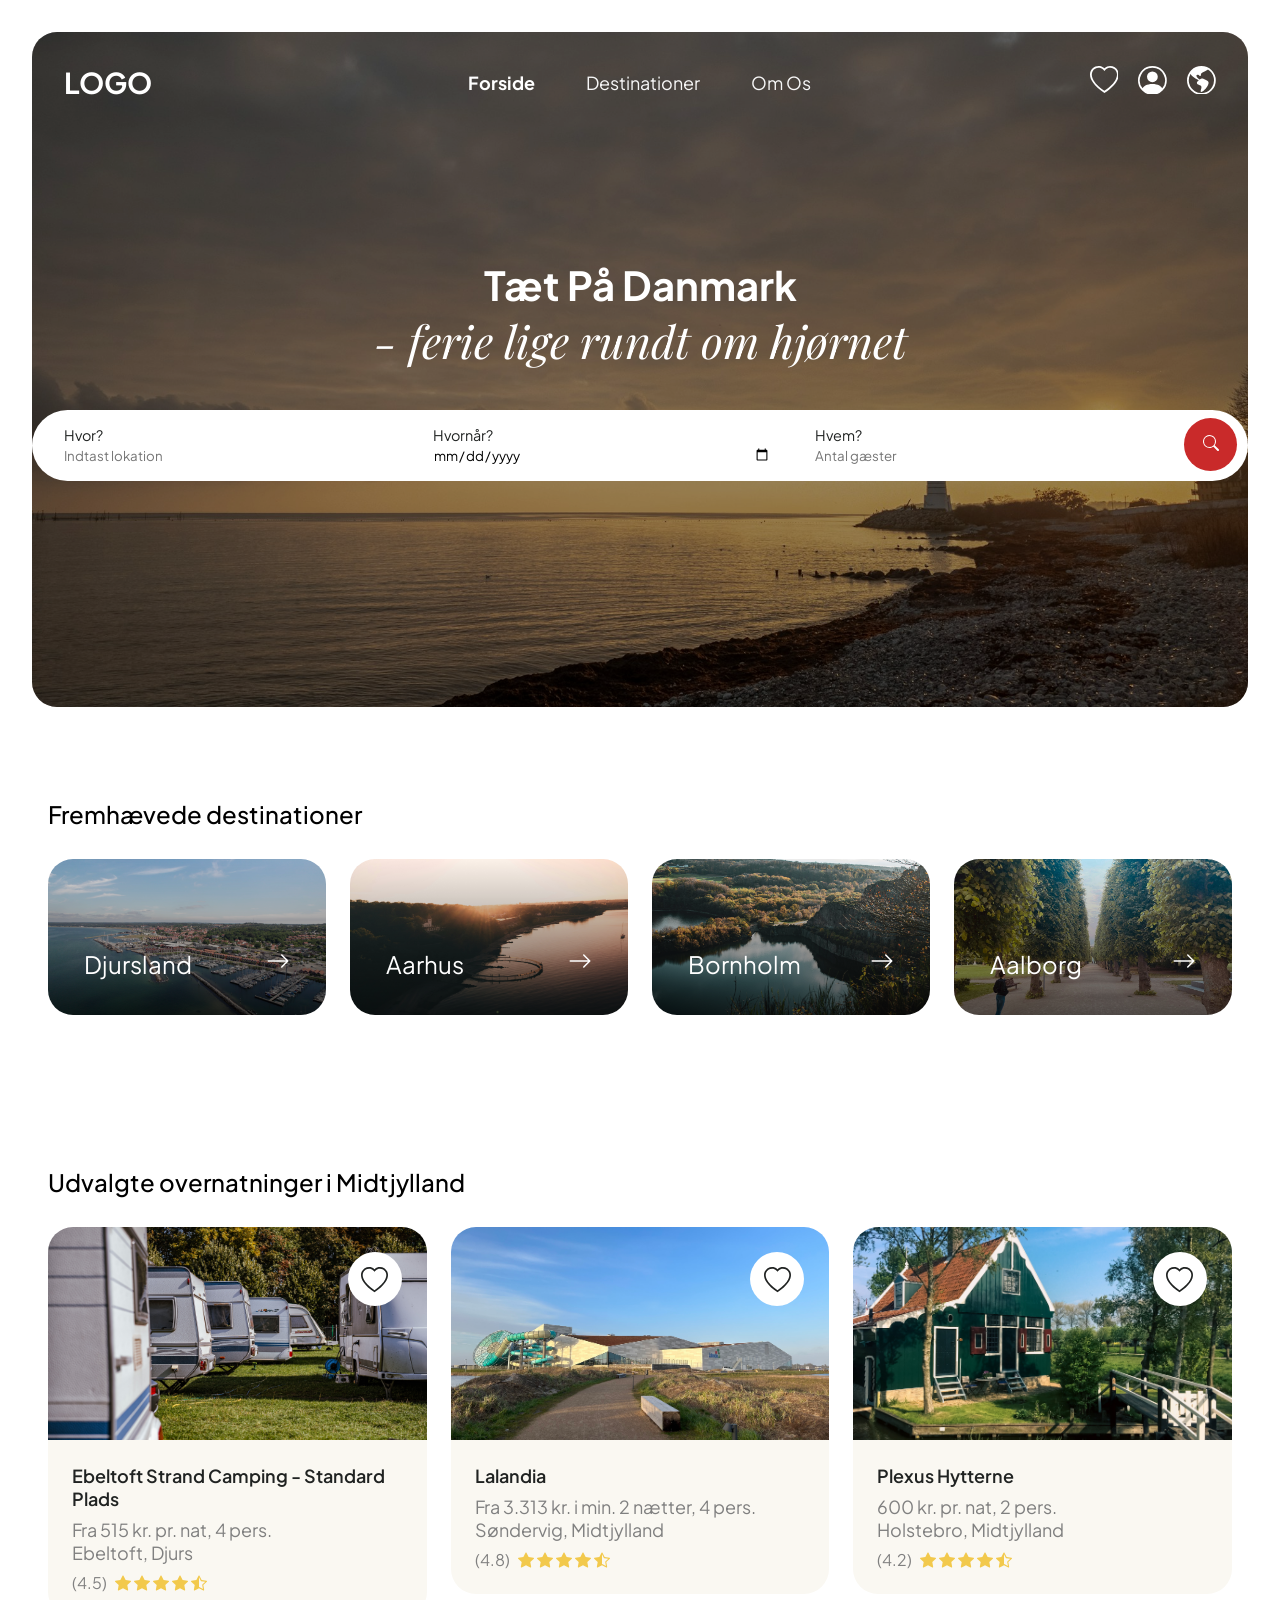
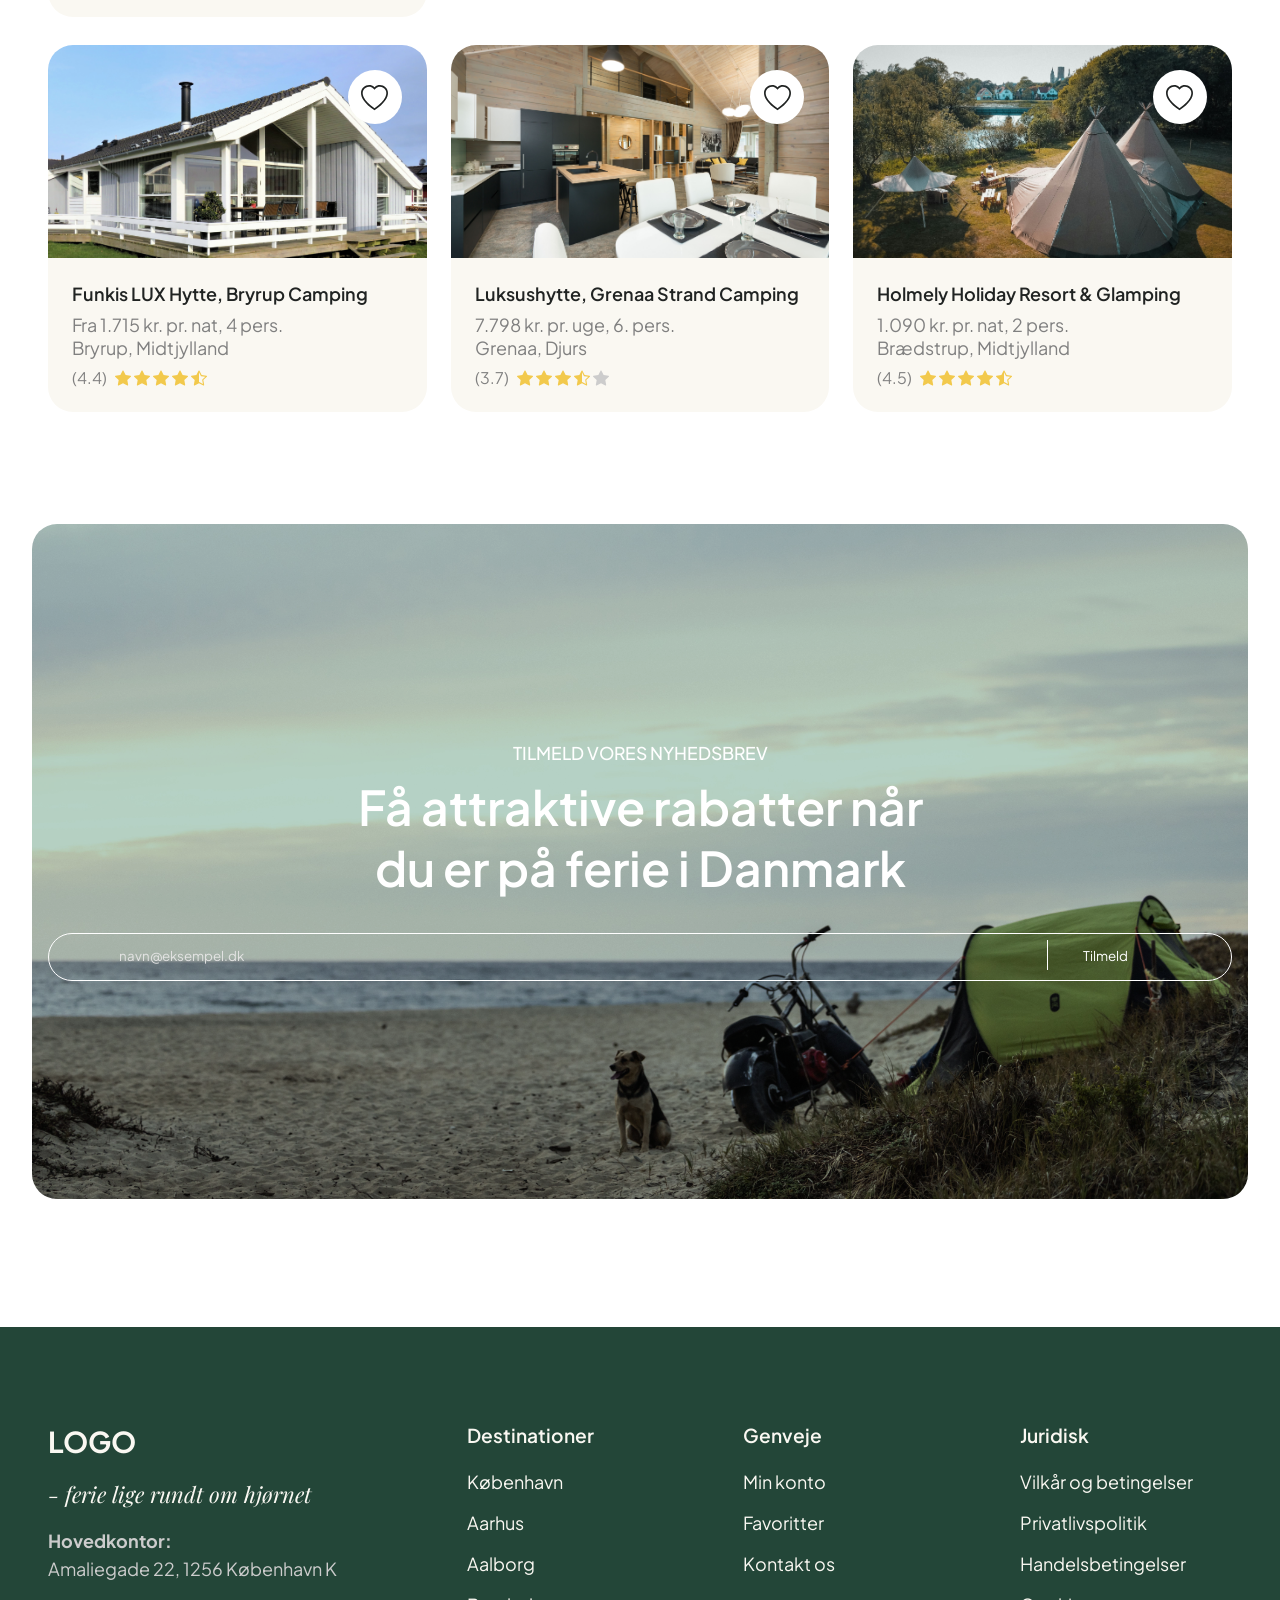
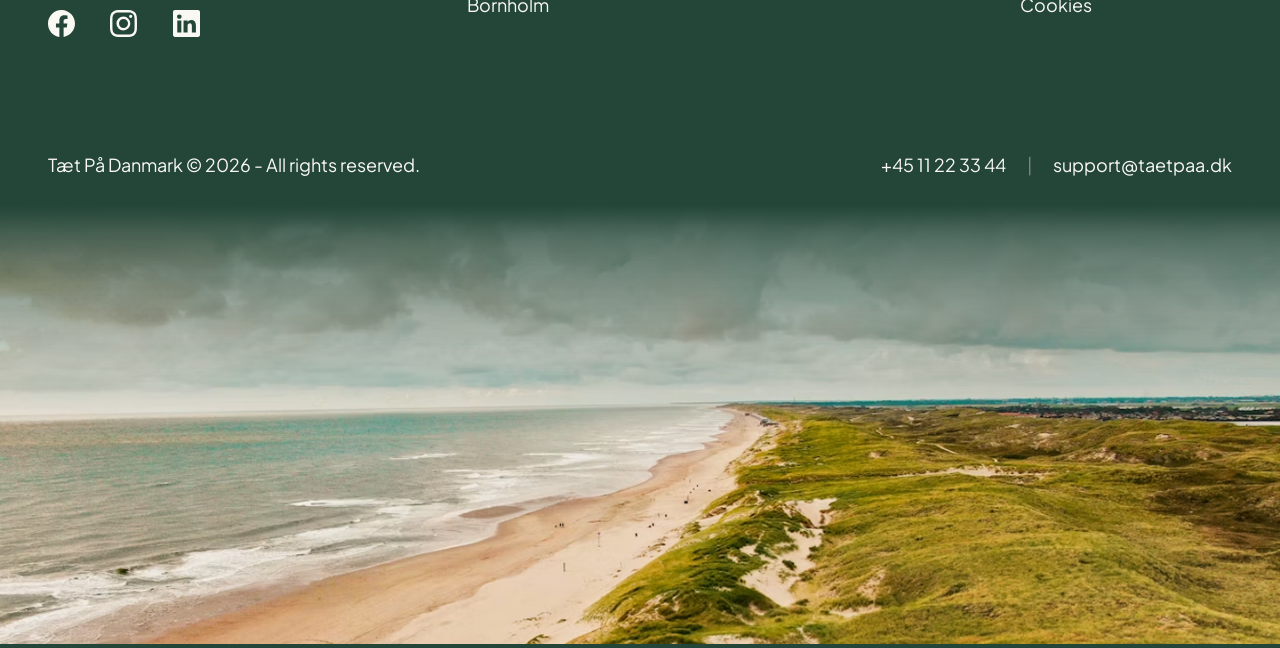
==== commit 2561dbe6: "– Hero video – Katalog (/destionationer/index.html) + Destinationsside /destioner/ebeltoft-strand-ca" ====
--- a/index.html
+++ b/index.html
@@ -5,23 +5,24 @@
     <meta charset="UTF-8" />
     <meta name="viewport" content="width=device-width, initial-scale=1.0" />
     <title>Forside | Tæt På Danmark</title>
-    <link rel="stylesheet" href="css/style.css" />
-    <link rel="shortcut icon" href="favicon.png" type="image/png" />
+    <link rel="stylesheet" href="/css/style.css" />
+    <link rel="shortcut icon" href="/img/favicon.png" type="image/png" />
 </head>
 
 <body>
     <header>
+
         <div class="logo">
-            <a href="index.html">LOGO</a>
+            <a href="/index.html">LOGO</a>
         </div>
-        
+
         <nav>
             <ul>
-                <li class="active"><a href="index.html">Forside</a></li>
+                <li class="active"><a href="/index.html">Forside</a></li>
                 <li>
-                    <a href="destinationer/ebeltoft-strand-camping.html">Destinationer</a>
+                    <a href="/destinationer/index.html">Destinationer</a>
                 </li>
-                <li><a href="om-os.html">Om Os</a></li>
+                <li><a href="/om-os.html">Om Os</a></li>
             </ul>
         </nav>
         <div class="header-ikoner">
@@ -50,25 +51,30 @@
             </a>
 
         </div>
+
     </header>
-
     <main>
-        <section class="hero bg-img-1">
+        <section class="hero bg-video bg-overlay">
+
+            <video autoplay muted loop poster="/img/forside-hero.jpg" > <!-- POSTER er fallback billedet hvis videoen ikke kan afspilles, eller imens den loader -->
+                <source src="/video/hero-video.mov" type="video/mp4" />
+            </video>
             <h1>
                 Tæt På Danmark<br /><span class="display-font">- ferie lige rundt om hjørnet</span>
             </h1>
             <div class="searchbar">
                 <fieldset>
                     <label for="destination">Hvor?</label>
-                    <input type="text" name="destination" id="destination" placeholder="Indtast lokation" />
+                    <input type="text" name="destination" id="destination" autocomplete="off"
+                        placeholder="Indtast lokation" />
                 </fieldset>
                 <fieldset>
                     <label for="dato">Hvornår?</label>
-                    <input type="datetime" name="dato" id="dato" placeholder="Vælg dato" />
+                    <input type="date" name="dato" id="dato" placeholder="Vælg dato" />
                 </fieldset>
                 <fieldset>
                     <label for="gaester">Hvem?</label>
-                    <input type="number" name="gaester" id="gaester" placeholder="Antal gæster" min="1" />
+                    <input type="number" name="gaester" id="gaester" placeholder="Antal gæster" min="1" max="99" />
                 </fieldset>
                 <button type="submit" name="soeg">
                     <svg xmlns="http://www.w3.org/2000/svg" width="16" height="16" fill="currentColor"
@@ -78,413 +84,443 @@
                     </svg>
                 </button>
             </div>
+
         </section>
 
         <section class="poplaere-destinationer">
-            <h2>Populære destinationer</h2>
-            <div class="card-container">
-                <a href="#" class="card bg-aarhus">
-                    <h3>Aarhus</h3>
-
-                    <svg xmlns="http://www.w3.org/2000/svg" width="16" height="16" fill="currentColor"
-                        class="bi bi-arrow-right" viewBox="0 0 16 16">
-                        <path fill-rule="evenodd"
-                            d="M1 8a.5.5 0 0 1 .5-.5h11.793l-3.147-3.146a.5.5 0 0 1 .708-.708l4 4a.5.5 0 0 1 0 .708l-4 4a.5.5 0 0 1-.708-.708L13.293 8.5H1.5A.5.5 0 0 1 1 8" />
-                    </svg>
-                </a>
-                <a href="#" class="card bg-bornholm">
-                    <h3>Bornholm</h3>
-                    <svg xmlns="http://www.w3.org/2000/svg" width="16" height="16" fill="currentColor"
-                        class="bi bi-arrow-right" viewBox="0 0 16 16">
-                        <path fill-rule="evenodd"
-                            d="M1 8a.5.5 0 0 1 .5-.5h11.793l-3.147-3.146a.5.5 0 0 1 .708-.708l4 4a.5.5 0 0 1 0 .708l-4 4a.5.5 0 0 1-.708-.708L13.293 8.5H1.5A.5.5 0 0 1 1 8" />
-                    </svg>
-                </a>
-                <a href="#" class="card bg-aalborg">
-                    <h3>Aalborg</h3>
-
-                    <svg xmlns="http://www.w3.org/2000/svg" width="16" height="16" fill="currentColor"
-                        class="bi bi-arrow-right" viewBox="0 0 16 16">
-                        <path fill-rule="evenodd"
-                            d="M1 8a.5.5 0 0 1 .5-.5h11.793l-3.147-3.146a.5.5 0 0 1 .708-.708l4 4a.5.5 0 0 1 0 .708l-4 4a.5.5 0 0 1-.708-.708L13.293 8.5H1.5A.5.5 0 0 1 1 8" />
-                    </svg>
-                </a>
+            <div class="container">
+                <h2>Fremhævede destinationer</h2>
+                <div class="card-container">
+                    <a href="/destinationer/index.html" class="card bg-djurs">
+                        <h3>Djursland</h3>
+
+                        <svg xmlns="http://www.w3.org/2000/svg" width="16" height="16" fill="currentColor"
+                            class="bi bi-arrow-right" viewBox="0 0 16 16">
+                            <path fill-rule="evenodd"
+                                d="M1 8a.5.5 0 0 1 .5-.5h11.793l-3.147-3.146a.5.5 0 0 1 .708-.708l4 4a.5.5 0 0 1 0 .708l-4 4a.5.5 0 0 1-.708-.708L13.293 8.5H1.5A.5.5 0 0 1 1 8" />
+                        </svg>
+                    </a>
+                    <a href="/destinationer/index.html" class="card bg-aarhus">
+                        <h3>Aarhus</h3>
+
+                        <svg xmlns="http://www.w3.org/2000/svg" width="16" height="16" fill="currentColor"
+                            class="bi bi-arrow-right" viewBox="0 0 16 16">
+                            <path fill-rule="evenodd"
+                                d="M1 8a.5.5 0 0 1 .5-.5h11.793l-3.147-3.146a.5.5 0 0 1 .708-.708l4 4a.5.5 0 0 1 0 .708l-4 4a.5.5 0 0 1-.708-.708L13.293 8.5H1.5A.5.5 0 0 1 1 8" />
+                        </svg>
+                    </a>
+                    <a href="/destinationer/index.html" class="card bg-bornholm">
+                        <h3>Bornholm</h3>
+                        <svg xmlns="http://www.w3.org/2000/svg" width="16" height="16" fill="currentColor"
+                            class="bi bi-arrow-right" viewBox="0 0 16 16">
+                            <path fill-rule="evenodd"
+                                d="M1 8a.5.5 0 0 1 .5-.5h11.793l-3.147-3.146a.5.5 0 0 1 .708-.708l4 4a.5.5 0 0 1 0 .708l-4 4a.5.5 0 0 1-.708-.708L13.293 8.5H1.5A.5.5 0 0 1 1 8" />
+                        </svg>
+                    </a>
+                    <a href="/destinationer/index.html" class="card bg-aalborg">
+                        <h3>Aalborg</h3>
+
+                        <svg xmlns="http://www.w3.org/2000/svg" width="16" height="16" fill="currentColor"
+                            class="bi bi-arrow-right" viewBox="0 0 16 16">
+                            <path fill-rule="evenodd"
+                                d="M1 8a.5.5 0 0 1 .5-.5h11.793l-3.147-3.146a.5.5 0 0 1 .708-.708l4 4a.5.5 0 0 1 0 .708l-4 4a.5.5 0 0 1-.708-.708L13.293 8.5H1.5A.5.5 0 0 1 1 8" />
+                        </svg>
+                    </a>
+                </div>
             </div>
         </section>
 
         <section class="destinationer">
-            <h2>Udvalgte overnatninger i Midtjylland</h2>
-            <div class="card-container">
-                <div class="card">
-                    <div class="top">
-                        <a href="#favorit" class="favorit">
+            <div class="container">
+                <h2>Udvalgte overnatninger i Midtjylland</h2>
+                <div class="card-container">
+                    <div class="card">
+                        <div class="top">
+                            <a href="#favorit" class="favorit">
+                                <svg xmlns="http://www.w3.org/2000/svg" width="16" height="16" fill="currentColor"
+                                    class="bi bi-heart" viewBox="0 0 16 16">
+                                    <path
+                                        d="m8 2.748-.717-.737C5.6.281 2.514.878 1.4 3.053c-.523 1.023-.641 2.5.314 4.385.92 1.815 2.834 3.989 6.286 6.357 3.452-2.368 5.365-4.542 6.286-6.357.955-1.886.838-3.362.314-4.385C13.486.878 10.4.28 8.717 2.01zM8 15C-7.333 4.868 3.279-3.04 7.824 1.143q.09.083.176.171a3 3 0 0 1 .176-.17C12.72-3.042 23.333 4.867 8 15" />
+                                </svg>
+                            </a>
+                            <a href="/destinationer/ebeltoft-strand-camping.html">
+                                <img src="/img/destination/ebeltoft-camping.jpg" alt="Ebeltoft Strand Camping">
+                            </a>
+                        </div>
+                        <div class="bottom">
+                            <a href="/destinationer/ebeltoft-strand-camping.html">Ebeltoft Strand Camping - Standard
+                                Plads</a>
+                            <p>Fra 515 kr. pr. nat, 4 pers.</p>
+                            <p>Ebeltoft, Djurs</p>
+                            <div class="anmeldelse-stjerner">
+                                <p class="stjerner-tal">(4.5)</p>
+                                <div class="stjerner">
+                                    <svg xmlns="http://www.w3.org/2000/svg" width="16" height="16" fill="currentColor"
+                                        class="bi bi-star-fill fuld-farve" viewBox="0 0 16 16">
+                                        <path
+                                            d="M3.612 15.443c-.386.198-.824-.149-.746-.592l.83-4.73L.173 6.765c-.329-.314-.158-.888.283-.95l4.898-.696L7.538.792c.197-.39.73-.39.927 0l2.184 4.327 4.898.696c.441.062.612.636.282.95l-3.522 3.356.83 4.73c.078.443-.36.79-.746.592L8 13.187l-4.389 2.256z" />
+                                    </svg>
+                                    <svg xmlns="http://www.w3.org/2000/svg" width="16" height="16" fill="currentColor"
+                                        class="bi bi-star-fill fuld-farve" viewBox="0 0 16 16">
+                                        <path
+                                            d="M3.612 15.443c-.386.198-.824-.149-.746-.592l.83-4.73L.173 6.765c-.329-.314-.158-.888.283-.95l4.898-.696L7.538.792c.197-.39.73-.39.927 0l2.184 4.327 4.898.696c.441.062.612.636.282.95l-3.522 3.356.83 4.73c.078.443-.36.79-.746.592L8 13.187l-4.389 2.256z" />
+                                    </svg>
+                                    <svg xmlns="http://www.w3.org/2000/svg" width="16" height="16" fill="currentColor"
+                                        class="bi bi-star-fill fuld-farve" viewBox="0 0 16 16">
+                                        <path
+                                            d="M3.612 15.443c-.386.198-.824-.149-.746-.592l.83-4.73L.173 6.765c-.329-.314-.158-.888.283-.95l4.898-.696L7.538.792c.197-.39.73-.39.927 0l2.184 4.327 4.898.696c.441.062.612.636.282.95l-3.522 3.356.83 4.73c.078.443-.36.79-.746.592L8 13.187l-4.389 2.256z" />
+                                    </svg>
+                                    <svg xmlns="http://www.w3.org/2000/svg" width="16" height="16" fill="currentColor"
+                                        class="bi bi-star-fill fuld-farve" viewBox="0 0 16 16">
+                                        <path
+                                            d="M3.612 15.443c-.386.198-.824-.149-.746-.592l.83-4.73L.173 6.765c-.329-.314-.158-.888.283-.95l4.898-.696L7.538.792c.197-.39.73-.39.927 0l2.184 4.327 4.898.696c.441.062.612.636.282.95l-3.522 3.356.83 4.73c.078.443-.36.79-.746.592L8 13.187l-4.389 2.256z" />
+                                    </svg>
+                                    <svg xmlns="http://www.w3.org/2000/svg" width="16" height="16" fill="currentColor"
+                                        class="bi bi-star-half fuld-farve" viewBox="0 0 16 16">
+                                        <path
+                                            d="M5.354 5.119 7.538.792A.52.52 0 0 1 8 .5c.183 0 .366.097.465.292l2.184 4.327 4.898.696A.54.54 0 0 1 16 6.32a.55.55 0 0 1-.17.445l-3.523 3.356.83 4.73c.078.443-.36.79-.746.592L8 13.187l-4.389 2.256a.5.5 0 0 1-.146.05c-.342.06-.668-.254-.6-.642l.83-4.73L.173 6.765a.55.55 0 0 1-.172-.403.6.6 0 0 1 .085-.302.51.51 0 0 1 .37-.245zM8 12.027a.5.5 0 0 1 .232.056l3.686 1.894-.694-3.957a.56.56 0 0 1 .162-.505l2.907-2.77-4.052-.576a.53.53 0 0 1-.393-.288L8.001 2.223 8 2.226z" />
+                                    </svg>
+                                </div>
+                            </div>
+                        </div>
+                    </div>
+                    <div class="card">
+                        <div class="top">
+                            <a href="#favorit" class="favorit">
+                                <svg xmlns="http://www.w3.org/2000/svg" width="16" height="16" fill="currentColor"
+                                    class="bi bi-heart" viewBox="0 0 16 16">
+                                    <path
+                                        d="m8 2.748-.717-.737C5.6.281 2.514.878 1.4 3.053c-.523 1.023-.641 2.5.314 4.385.92 1.815 2.834 3.989 6.286 6.357 3.452-2.368 5.365-4.542 6.286-6.357.955-1.886.838-3.362.314-4.385C13.486.878 10.4.28 8.717 2.01zM8 15C-7.333 4.868 3.279-3.04 7.824 1.143q.09.083.176.171a3 3 0 0 1 .176-.17C12.72-3.042 23.333 4.867 8 15" />
+                                </svg>
+                            </a>
+                            <a href="/destinationer/ebeltoft-strand-camping.html">
+                                <img src="/img/destination/lalandia-sondervig.jpg" alt="Lalandia Søndervig">
+                            </a>
+                        </div>
+
+                        <div class="bottom">
+                            <a href="/destinationer/ebeltoft-strand-camping.html">Lalandia</a>
+                            <p>Fra 3.313 kr. i min. 2 nætter, 4 pers.</p>
+                            <p>Søndervig, Midtjylland</p>
+                            <div class="anmeldelse-stjerner">
+                                <p class="stjerner-tal">(4.8)</p>
+                                <div class="stjerner">
+                                    <svg xmlns="http://www.w3.org/2000/svg" width="16" height="16" fill="currentColor"
+                                        class="bi bi-star-fill fuld-farve" viewBox="0 0 16 16">
+                                        <path
+                                            d="M3.612 15.443c-.386.198-.824-.149-.746-.592l.83-4.73L.173 6.765c-.329-.314-.158-.888.283-.95l4.898-.696L7.538.792c.197-.39.73-.39.927 0l2.184 4.327 4.898.696c.441.062.612.636.282.95l-3.522 3.356.83 4.73c.078.443-.36.79-.746.592L8 13.187l-4.389 2.256z" />
+                                    </svg>
+                                    <svg xmlns="http://www.w3.org/2000/svg" width="16" height="16" fill="currentColor"
+                                        class="bi bi-star-fill fuld-farve" viewBox="0 0 16 16">
+                                        <path
+                                            d="M3.612 15.443c-.386.198-.824-.149-.746-.592l.83-4.73L.173 6.765c-.329-.314-.158-.888.283-.95l4.898-.696L7.538.792c.197-.39.73-.39.927 0l2.184 4.327 4.898.696c.441.062.612.636.282.95l-3.522 3.356.83 4.73c.078.443-.36.79-.746.592L8 13.187l-4.389 2.256z" />
+                                    </svg>
+                                    <svg xmlns="http://www.w3.org/2000/svg" width="16" height="16" fill="currentColor"
+                                        class="bi bi-star-fill fuld-farve" viewBox="0 0 16 16">
+                                        <path
+                                            d="M3.612 15.443c-.386.198-.824-.149-.746-.592l.83-4.73L.173 6.765c-.329-.314-.158-.888.283-.95l4.898-.696L7.538.792c.197-.39.73-.39.927 0l2.184 4.327 4.898.696c.441.062.612.636.282.95l-3.522 3.356.83 4.73c.078.443-.36.79-.746.592L8 13.187l-4.389 2.256z" />
+                                    </svg>
+                                    <svg xmlns="http://www.w3.org/2000/svg" width="16" height="16" fill="currentColor"
+                                        class="bi bi-star-fill fuld-farve" viewBox="0 0 16 16">
+                                        <path
+                                            d="M3.612 15.443c-.386.198-.824-.149-.746-.592l.83-4.73L.173 6.765c-.329-.314-.158-.888.283-.95l4.898-.696L7.538.792c.197-.39.73-.39.927 0l2.184 4.327 4.898.696c.441.062.612.636.282.95l-3.522 3.356.83 4.73c.078.443-.36.79-.746.592L8 13.187l-4.389 2.256z" />
+                                    </svg>
+                                    <svg xmlns="http://www.w3.org/2000/svg" width="16" height="16" fill="currentColor"
+                                        class="bi bi-star-half fuld-farve" viewBox="0 0 16 16">
+                                        <path
+                                            d="M5.354 5.119 7.538.792A.52.52 0 0 1 8 .5c.183 0 .366.097.465.292l2.184 4.327 4.898.696A.54.54 0 0 1 16 6.32a.55.55 0 0 1-.17.445l-3.523 3.356.83 4.73c.078.443-.36.79-.746.592L8 13.187l-4.389 2.256a.5.5 0 0 1-.146.05c-.342.06-.668-.254-.6-.642l.83-4.73L.173 6.765a.55.55 0 0 1-.172-.403.6.6 0 0 1 .085-.302.51.51 0 0 1 .37-.245zM8 12.027a.5.5 0 0 1 .232.056l3.686 1.894-.694-3.957a.56.56 0 0 1 .162-.505l2.907-2.77-4.052-.576a.53.53 0 0 1-.393-.288L8.001 2.223 8 2.226z" />
+                                    </svg>
+                                </div>
+                            </div>
+                        </div>
+                    </div>
+                    <div class="card">
+                        <div class="top">
+                            <a href="#favorit" class="favorit">
+                                <svg xmlns="http://www.w3.org/2000/svg" width="16" height="16" fill="currentColor"
+                                    class="bi bi-heart" viewBox="0 0 16 16">
+                                    <path
+                                        d="m8 2.748-.717-.737C5.6.281 2.514.878 1.4 3.053c-.523 1.023-.641 2.5.314 4.385.92 1.815 2.834 3.989 6.286 6.357 3.452-2.368 5.365-4.542 6.286-6.357.955-1.886.838-3.362.314-4.385C13.486.878 10.4.28 8.717 2.01zM8 15C-7.333 4.868 3.279-3.04 7.824 1.143q.09.083.176.171a3 3 0 0 1 .176-.17C12.72-3.042 23.333 4.867 8 15" />
+                                </svg>
+                            </a>
+                            <a href="/destinationer/ebeltoft-strand-camping.html">
+                                <img src="/img/destination/plexus-hytterne.jpg" alt="Lalandia Søndervig">
+                            </a>
+                        </div>
+                        <div class="bottom">
+                            <a href="/destinationer/ebeltoft-strand-camping.html">Plexus Hytterne</a>
+                            <p>600 kr. pr. nat, 2 pers.</p>
+                            <p>Holstebro, Midtjylland</p>
+                            <div class="anmeldelse-stjerner">
+                                <p class="stjerner-tal">(4.2)</p>
+                                <div class="stjerner">
+                                    <svg xmlns="http://www.w3.org/2000/svg" width="16" height="16" fill="currentColor"
+                                        class="bi bi-star-fill fuld-farve" viewBox="0 0 16 16">
+                                        <path
+                                            d="M3.612 15.443c-.386.198-.824-.149-.746-.592l.83-4.73L.173 6.765c-.329-.314-.158-.888.283-.95l4.898-.696L7.538.792c.197-.39.73-.39.927 0l2.184 4.327 4.898.696c.441.062.612.636.282.95l-3.522 3.356.83 4.73c.078.443-.36.79-.746.592L8 13.187l-4.389 2.256z" />
+                                    </svg>
+                                    <svg xmlns="http://www.w3.org/2000/svg" width="16" height="16" fill="currentColor"
+                                        class="bi bi-star-fill fuld-farve" viewBox="0 0 16 16">
+                                        <path
+                                            d="M3.612 15.443c-.386.198-.824-.149-.746-.592l.83-4.73L.173 6.765c-.329-.314-.158-.888.283-.95l4.898-.696L7.538.792c.197-.39.73-.39.927 0l2.184 4.327 4.898.696c.441.062.612.636.282.95l-3.522 3.356.83 4.73c.078.443-.36.79-.746.592L8 13.187l-4.389 2.256z" />
+                                    </svg>
+                                    <svg xmlns="http://www.w3.org/2000/svg" width="16" height="16" fill="currentColor"
+                                        class="bi bi-star-fill fuld-farve" viewBox="0 0 16 16">
+                                        <path
+                                            d="M3.612 15.443c-.386.198-.824-.149-.746-.592l.83-4.73L.173 6.765c-.329-.314-.158-.888.283-.95l4.898-.696L7.538.792c.197-.39.73-.39.927 0l2.184 4.327 4.898.696c.441.062.612.636.282.95l-3.522 3.356.83 4.73c.078.443-.36.79-.746.592L8 13.187l-4.389 2.256z" />
+                                    </svg>
+                                    <svg xmlns="http://www.w3.org/2000/svg" width="16" height="16" fill="currentColor"
+                                        class="bi bi-star-fill fuld-farve" viewBox="0 0 16 16">
+                                        <path
+                                            d="M3.612 15.443c-.386.198-.824-.149-.746-.592l.83-4.73L.173 6.765c-.329-.314-.158-.888.283-.95l4.898-.696L7.538.792c.197-.39.73-.39.927 0l2.184 4.327 4.898.696c.441.062.612.636.282.95l-3.522 3.356.83 4.73c.078.443-.36.79-.746.592L8 13.187l-4.389 2.256z" />
+                                    </svg>
+                                    <svg xmlns="http://www.w3.org/2000/svg" width="16" height="16" fill="currentColor"
+                                        class="bi bi-star-half fuld-farve" viewBox="0 0 16 16">
+                                        <path
+                                            d="M5.354 5.119 7.538.792A.52.52 0 0 1 8 .5c.183 0 .366.097.465.292l2.184 4.327 4.898.696A.54.54 0 0 1 16 6.32a.55.55 0 0 1-.17.445l-3.523 3.356.83 4.73c.078.443-.36.79-.746.592L8 13.187l-4.389 2.256a.5.5 0 0 1-.146.05c-.342.06-.668-.254-.6-.642l.83-4.73L.173 6.765a.55.55 0 0 1-.172-.403.6.6 0 0 1 .085-.302.51.51 0 0 1 .37-.245zM8 12.027a.5.5 0 0 1 .232.056l3.686 1.894-.694-3.957a.56.56 0 0 1 .162-.505l2.907-2.77-4.052-.576a.53.53 0 0 1-.393-.288L8.001 2.223 8 2.226z" />
+                                    </svg>
+                                </div>
+                            </div>
+                        </div>
+                    </div>
+                    <div class="card">
+                        <div class="top">
+                            <a href="#favorit" class="favorit">
+                                <svg xmlns="http://www.w3.org/2000/svg" width="16" height="16" fill="currentColor"
+                                    class="bi bi-heart" viewBox="0 0 16 16">
+                                    <path
+                                        d="m8 2.748-.717-.737C5.6.281 2.514.878 1.4 3.053c-.523 1.023-.641 2.5.314 4.385.92 1.815 2.834 3.989 6.286 6.357 3.452-2.368 5.365-4.542 6.286-6.357.955-1.886.838-3.362.314-4.385C13.486.878 10.4.28 8.717 2.01zM8 15C-7.333 4.868 3.279-3.04 7.824 1.143q.09.083.176.171a3 3 0 0 1 .176-.17C12.72-3.042 23.333 4.867 8 15" />
+                                </svg>
+                            </a>
+                            <a href="/destinationer/ebeltoft-strand-camping.html">
+                                <img src="/img/destination/funkis-lux-hytte.jpg" alt="Lalandia Søndervig">
+                            </a>
+                        </div>
+                        <div class="bottom">
+                            <a href="/destinationer/ebeltoft-strand-camping.html">Funkis LUX Hytte, Bryrup Camping</a>
+                            <p>Fra 1.715 kr. pr. nat, 4 pers.</p>
+                            <p>Bryrup, Midtjylland</p>
+                            <div class="anmeldelse-stjerner">
+                                <p class="stjerner-tal">(4.4)</p>
+                                <div class="stjerner">
+                                    <svg xmlns="http://www.w3.org/2000/svg" width="16" height="16" fill="currentColor"
+                                        class="bi bi-star-fill fuld-farve" viewBox="0 0 16 16">
+                                        <path
+                                            d="M3.612 15.443c-.386.198-.824-.149-.746-.592l.83-4.73L.173 6.765c-.329-.314-.158-.888.283-.95l4.898-.696L7.538.792c.197-.39.73-.39.927 0l2.184 4.327 4.898.696c.441.062.612.636.282.95l-3.522 3.356.83 4.73c.078.443-.36.79-.746.592L8 13.187l-4.389 2.256z" />
+                                    </svg>
+                                    <svg xmlns="http://www.w3.org/2000/svg" width="16" height="16" fill="currentColor"
+                                        class="bi bi-star-fill fuld-farve" viewBox="0 0 16 16">
+                                        <path
+                                            d="M3.612 15.443c-.386.198-.824-.149-.746-.592l.83-4.73L.173 6.765c-.329-.314-.158-.888.283-.95l4.898-.696L7.538.792c.197-.39.73-.39.927 0l2.184 4.327 4.898.696c.441.062.612.636.282.95l-3.522 3.356.83 4.73c.078.443-.36.79-.746.592L8 13.187l-4.389 2.256z" />
+                                    </svg>
+                                    <svg xmlns="http://www.w3.org/2000/svg" width="16" height="16" fill="currentColor"
+                                        class="bi bi-star-fill fuld-farve" viewBox="0 0 16 16">
+                                        <path
+                                            d="M3.612 15.443c-.386.198-.824-.149-.746-.592l.83-4.73L.173 6.765c-.329-.314-.158-.888.283-.95l4.898-.696L7.538.792c.197-.39.73-.39.927 0l2.184 4.327 4.898.696c.441.062.612.636.282.95l-3.522 3.356.83 4.73c.078.443-.36.79-.746.592L8 13.187l-4.389 2.256z" />
+                                    </svg>
+                                    <svg xmlns="http://www.w3.org/2000/svg" width="16" height="16" fill="currentColor"
+                                        class="bi bi-star-fill fuld-farve" viewBox="0 0 16 16">
+                                        <path
+                                            d="M3.612 15.443c-.386.198-.824-.149-.746-.592l.83-4.73L.173 6.765c-.329-.314-.158-.888.283-.95l4.898-.696L7.538.792c.197-.39.73-.39.927 0l2.184 4.327 4.898.696c.441.062.612.636.282.95l-3.522 3.356.83 4.73c.078.443-.36.79-.746.592L8 13.187l-4.389 2.256z" />
+                                    </svg>
+                                    <svg xmlns="http://www.w3.org/2000/svg" width="16" height="16" fill="currentColor"
+                                        class="bi bi-star-half fuld-farve" viewBox="0 0 16 16">
+                                        <path
+                                            d="M5.354 5.119 7.538.792A.52.52 0 0 1 8 .5c.183 0 .366.097.465.292l2.184 4.327 4.898.696A.54.54 0 0 1 16 6.32a.55.55 0 0 1-.17.445l-3.523 3.356.83 4.73c.078.443-.36.79-.746.592L8 13.187l-4.389 2.256a.5.5 0 0 1-.146.05c-.342.06-.668-.254-.6-.642l.83-4.73L.173 6.765a.55.55 0 0 1-.172-.403.6.6 0 0 1 .085-.302.51.51 0 0 1 .37-.245zM8 12.027a.5.5 0 0 1 .232.056l3.686 1.894-.694-3.957a.56.56 0 0 1 .162-.505l2.907-2.77-4.052-.576a.53.53 0 0 1-.393-.288L8.001 2.223 8 2.226z" />
+                                    </svg>
+                                </div>
+                            </div>
+                        </div>
+                    </div>
+                    <div class="card">
+                        <div class="top">
+                            <a href="#favorit" class="favorit">
+                                <svg xmlns="http://www.w3.org/2000/svg" width="16" height="16" fill="currentColor"
+                                    class="bi bi-heart" viewBox="0 0 16 16">
+                                    <path
+                                        d="m8 2.748-.717-.737C5.6.281 2.514.878 1.4 3.053c-.523 1.023-.641 2.5.314 4.385.92 1.815 2.834 3.989 6.286 6.357 3.452-2.368 5.365-4.542 6.286-6.357.955-1.886.838-3.362.314-4.385C13.486.878 10.4.28 8.717 2.01zM8 15C-7.333 4.868 3.279-3.04 7.824 1.143q.09.083.176.171a3 3 0 0 1 .176-.17C12.72-3.042 23.333 4.867 8 15" />
+                                </svg>
+                            </a>
+                            <a href="/destinationer/ebeltoft-strand-camping.html">
+                                <img src="/img/destination/luksushytte-grenaa.jpg" alt="Lalandia Søndervig">
+                            </a>
+                        </div>
+                        <div class="bottom">
+                            <a href="/destinationer/ebeltoft-strand-camping.html">Luksushytte, Grenaa Strand Camping</a>
+                            <p>7.798 kr. pr. uge, 6. pers.</p>
+                            <p>Grenaa, Djurs</p>
+                            <div class="anmeldelse-stjerner">
+                                <p class="stjerner-tal">(3.7)</p>
+                                <div class="stjerner">
+                                    <svg xmlns="http://www.w3.org/2000/svg" width="16" height="16" fill="currentColor"
+                                        class="bi bi-star-fill fuld-farve" viewBox="0 0 16 16">
+                                        <path
+                                            d="M3.612 15.443c-.386.198-.824-.149-.746-.592l.83-4.73L.173 6.765c-.329-.314-.158-.888.283-.95l4.898-.696L7.538.792c.197-.39.73-.39.927 0l2.184 4.327 4.898.696c.441.062.612.636.282.95l-3.522 3.356.83 4.73c.078.443-.36.79-.746.592L8 13.187l-4.389 2.256z" />
+                                    </svg>
+                                    <svg xmlns="http://www.w3.org/2000/svg" width="16" height="16" fill="currentColor"
+                                        class="bi bi-star-fill fuld-farve" viewBox="0 0 16 16">
+                                        <path
+                                            d="M3.612 15.443c-.386.198-.824-.149-.746-.592l.83-4.73L.173 6.765c-.329-.314-.158-.888.283-.95l4.898-.696L7.538.792c.197-.39.73-.39.927 0l2.184 4.327 4.898.696c.441.062.612.636.282.95l-3.522 3.356.83 4.73c.078.443-.36.79-.746.592L8 13.187l-4.389 2.256z" />
+                                    </svg>
+                                    <svg xmlns="http://www.w3.org/2000/svg" width="16" height="16" fill="currentColor"
+                                        class="bi bi-star-fill fuld-farve" viewBox="0 0 16 16">
+                                        <path
+                                            d="M3.612 15.443c-.386.198-.824-.149-.746-.592l.83-4.73L.173 6.765c-.329-.314-.158-.888.283-.95l4.898-.696L7.538.792c.197-.39.73-.39.927 0l2.184 4.327 4.898.696c.441.062.612.636.282.95l-3.522 3.356.83 4.73c.078.443-.36.79-.746.592L8 13.187l-4.389 2.256z" />
+                                    </svg>
+                                    <svg xmlns="http://www.w3.org/2000/svg" width="16" height="16" fill="currentColor"
+                                        class="bi bi-star-half fuld-farve" viewBox="0 0 16 16">
+                                        <path
+                                            d="M5.354 5.119 7.538.792A.52.52 0 0 1 8 .5c.183 0 .366.097.465.292l2.184 4.327 4.898.696A.54.54 0 0 1 16 6.32a.55.55 0 0 1-.17.445l-3.523 3.356.83 4.73c.078.443-.36.79-.746.592L8 13.187l-4.389 2.256a.5.5 0 0 1-.146.05c-.342.06-.668-.254-.6-.642l.83-4.73L.173 6.765a.55.55 0 0 1-.172-.403.6.6 0 0 1 .085-.302.51.51 0 0 1 .37-.245zM8 12.027a.5.5 0 0 1 .232.056l3.686 1.894-.694-3.957a.56.56 0 0 1 .162-.505l2.907-2.77-4.052-.576a.53.53 0 0 1-.393-.288L8.001 2.223 8 2.226z" />
+                                    </svg>
+                                    <svg xmlns="http://www.w3.org/2000/svg" width="16" height="16" fill="currentColor"
+                                        class="bi bi-star-fill ingen-farve" viewBox="0 0 16 16">
+                                        <path
+                                            d="M3.612 15.443c-.386.198-.824-.149-.746-.592l.83-4.73L.173 6.765c-.329-.314-.158-.888.283-.95l4.898-.696L7.538.792c.197-.39.73-.39.927 0l2.184 4.327 4.898.696c.441.062.612.636.282.95l-3.522 3.356.83 4.73c.078.443-.36.79-.746.592L8 13.187l-4.389 2.256z" />
+                                    </svg>
+                                </div>
+                            </div>
+                        </div>
+                    </div>
+                    <div class="card">
+                        <div class="top">
+                            <a href="#favorit" class="favorit">
+                                <svg xmlns="http://www.w3.org/2000/svg" width="16" height="16" fill="currentColor"
+                                    class="bi bi-heart" viewBox="0 0 16 16">
+                                    <path
+                                        d="m8 2.748-.717-.737C5.6.281 2.514.878 1.4 3.053c-.523 1.023-.641 2.5.314 4.385.92 1.815 2.834 3.989 6.286 6.357 3.452-2.368 5.365-4.542 6.286-6.357.955-1.886.838-3.362.314-4.385C13.486.878 10.4.28 8.717 2.01zM8 15C-7.333 4.868 3.279-3.04 7.824 1.143q.09.083.176.171a3 3 0 0 1 .176-.17C12.72-3.042 23.333 4.867 8 15" />
+                                </svg>
+                            </a>
+                            <a href="/destinationer/ebeltoft-strand-camping.html">
+                                <img src="/img/destination/holmely-glamping.jpg" alt="Lalandia Søndervig">
+                            </a>
+                        </div>
+                        <div class="bottom">
+                            <a href="/destinationer/ebeltoft-strand-camping.html">Holmely Holiday Resort & Glamping</a>
+                            <p>1.090 kr. pr. nat, 2 pers.</p>
+                            <p>Brædstrup, Midtjylland</p>
+                            <div class="anmeldelse-stjerner">
+                                <p class="stjerner-tal">(4.5)</p>
+                                <div class="stjerner">
+                                    <svg xmlns="http://www.w3.org/2000/svg" width="16" height="16" fill="currentColor"
+                                        class="bi bi-star-fill fuld-farve" viewBox="0 0 16 16">
+                                        <path
+                                            d="M3.612 15.443c-.386.198-.824-.149-.746-.592l.83-4.73L.173 6.765c-.329-.314-.158-.888.283-.95l4.898-.696L7.538.792c.197-.39.73-.39.927 0l2.184 4.327 4.898.696c.441.062.612.636.282.95l-3.522 3.356.83 4.73c.078.443-.36.79-.746.592L8 13.187l-4.389 2.256z" />
+                                    </svg>
+                                    <svg xmlns="http://www.w3.org/2000/svg" width="16" height="16" fill="currentColor"
+                                        class="bi bi-star-fill fuld-farve" viewBox="0 0 16 16">
+                                        <path
+                                            d="M3.612 15.443c-.386.198-.824-.149-.746-.592l.83-4.73L.173 6.765c-.329-.314-.158-.888.283-.95l4.898-.696L7.538.792c.197-.39.73-.39.927 0l2.184 4.327 4.898.696c.441.062.612.636.282.95l-3.522 3.356.83 4.73c.078.443-.36.79-.746.592L8 13.187l-4.389 2.256z" />
+                                    </svg>
+                                    <svg xmlns="http://www.w3.org/2000/svg" width="16" height="16" fill="currentColor"
+                                        class="bi bi-star-fill fuld-farve" viewBox="0 0 16 16">
+                                        <path
+                                            d="M3.612 15.443c-.386.198-.824-.149-.746-.592l.83-4.73L.173 6.765c-.329-.314-.158-.888.283-.95l4.898-.696L7.538.792c.197-.39.73-.39.927 0l2.184 4.327 4.898.696c.441.062.612.636.282.95l-3.522 3.356.83 4.73c.078.443-.36.79-.746.592L8 13.187l-4.389 2.256z" />
+                                    </svg>
+                                    <svg xmlns="http://www.w3.org/2000/svg" width="16" height="16" fill="currentColor"
+                                        class="bi bi-star-fill fuld-farve" viewBox="0 0 16 16">
+                                        <path
+                                            d="M3.612 15.443c-.386.198-.824-.149-.746-.592l.83-4.73L.173 6.765c-.329-.314-.158-.888.283-.95l4.898-.696L7.538.792c.197-.39.73-.39.927 0l2.184 4.327 4.898.696c.441.062.612.636.282.95l-3.522 3.356.83 4.73c.078.443-.36.79-.746.592L8 13.187l-4.389 2.256z" />
+                                    </svg>
+                                    <svg xmlns="http://www.w3.org/2000/svg" width="16" height="16" fill="currentColor"
+                                        class="bi bi-star-half fuld-farve" viewBox="0 0 16 16">
+                                        <path
+                                            d="M5.354 5.119 7.538.792A.52.52 0 0 1 8 .5c.183 0 .366.097.465.292l2.184 4.327 4.898.696A.54.54 0 0 1 16 6.32a.55.55 0 0 1-.17.445l-3.523 3.356.83 4.73c.078.443-.36.79-.746.592L8 13.187l-4.389 2.256a.5.5 0 0 1-.146.05c-.342.06-.668-.254-.6-.642l.83-4.73L.173 6.765a.55.55 0 0 1-.172-.403.6.6 0 0 1 .085-.302.51.51 0 0 1 .37-.245zM8 12.027a.5.5 0 0 1 .232.056l3.686 1.894-.694-3.957a.56.56 0 0 1 .162-.505l2.907-2.77-4.052-.576a.53.53 0 0 1-.393-.288L8.001 2.223 8 2.226z" />
+                                    </svg>
+                                </div>
+                            </div>
+                        </div>
+                    </div>
+                </div>
+            </div>
+        </section>
+
+        <section class="nyhedsbrev">
+            <div class="container">
+
+                <h4>Tilmeld vores nyhedsbrev</h4>
+                <h2>Få attraktive rabatter når<br>du er på ferie i Danmark</h2>
+                <fieldset>
+                    <input type="email" name="email" id="email" placeholder="navn@eksempel.dk">
+                    <button type="submit">Tilmeld</button>
+                </fieldset>
+
+            </div>
+        </section>
+
+    </main>
+
+    <footer>
+        <div class="container">
+
+            <div class="footer-columns">
+                <div class="column">
+                    <div class="logo">
+                        <a href="/index.html">LOGO</a>
+                    </div>
+                    <h3 class="slogan display-font">- ferie lige rundt om hjørnet</h3>
+                    <p class="adresse bold">Hovedkontor:</p>
+                    <p class="adresse">Amaliegade 22, 1256 København K</p>
+                    <div class="sociale-medier">
+                        <a href="#facebook">
                             <svg xmlns="http://www.w3.org/2000/svg" width="16" height="16" fill="currentColor"
-                                class="bi bi-heart" viewBox="0 0 16 16">
+                                class="bi bi-facebook" viewBox="0 0 16 16">
                                 <path
-                                    d="m8 2.748-.717-.737C5.6.281 2.514.878 1.4 3.053c-.523 1.023-.641 2.5.314 4.385.92 1.815 2.834 3.989 6.286 6.357 3.452-2.368 5.365-4.542 6.286-6.357.955-1.886.838-3.362.314-4.385C13.486.878 10.4.28 8.717 2.01zM8 15C-7.333 4.868 3.279-3.04 7.824 1.143q.09.083.176.171a3 3 0 0 1 .176-.17C12.72-3.042 23.333 4.867 8 15" />
+                                    d="M16 8.049c0-4.446-3.582-8.05-8-8.05C3.58 0-.002 3.603-.002 8.05c0 4.017 2.926 7.347 6.75 7.951v-5.625h-2.03V8.05H6.75V6.275c0-2.017 1.195-3.131 3.022-3.131.876 0 1.791.157 1.791.157v1.98h-1.009c-.993 0-1.303.621-1.303 1.258v1.51h2.218l-.354 2.326H9.25V16c3.824-.604 6.75-3.934 6.75-7.951" />
                             </svg>
                         </a>
-                        <a href="/destinationer/ebeltoft-strand-camping.html">
-                            <img src="/img/destination/ebeltoft-camping.jpg" alt="Ebeltoft Strand Camping">
-                        </a>
-                    </div>
-                    <div class="bottom">
-                        <a href="/destinationer/ebeltoft-strand-camping.html">Ebeltoft Strand Camping - Standard Plads</a>
-                        <p>Fra 515 kr. pr. nat, 4 pers.</p>
-                        <p>Ebeltoft, Djurs</p>
-                        <div class="anmeldelse-stjerner">
-                            <p class="stjerner-tal">(4.5)</p>
-                            <div class="stjerner">
-                                <svg xmlns="http://www.w3.org/2000/svg" width="16" height="16" fill="currentColor"
-                                    class="bi bi-star-fill fuld-farve" viewBox="0 0 16 16">
-                                    <path
-                                        d="M3.612 15.443c-.386.198-.824-.149-.746-.592l.83-4.73L.173 6.765c-.329-.314-.158-.888.283-.95l4.898-.696L7.538.792c.197-.39.73-.39.927 0l2.184 4.327 4.898.696c.441.062.612.636.282.95l-3.522 3.356.83 4.73c.078.443-.36.79-.746.592L8 13.187l-4.389 2.256z" />
-                                </svg>
-                                <svg xmlns="http://www.w3.org/2000/svg" width="16" height="16" fill="currentColor"
-                                    class="bi bi-star-fill fuld-farve" viewBox="0 0 16 16">
-                                    <path
-                                        d="M3.612 15.443c-.386.198-.824-.149-.746-.592l.83-4.73L.173 6.765c-.329-.314-.158-.888.283-.95l4.898-.696L7.538.792c.197-.39.73-.39.927 0l2.184 4.327 4.898.696c.441.062.612.636.282.95l-3.522 3.356.83 4.73c.078.443-.36.79-.746.592L8 13.187l-4.389 2.256z" />
-                                </svg>
-                                <svg xmlns="http://www.w3.org/2000/svg" width="16" height="16" fill="currentColor"
-                                    class="bi bi-star-fill fuld-farve" viewBox="0 0 16 16">
-                                    <path
-                                        d="M3.612 15.443c-.386.198-.824-.149-.746-.592l.83-4.73L.173 6.765c-.329-.314-.158-.888.283-.95l4.898-.696L7.538.792c.197-.39.73-.39.927 0l2.184 4.327 4.898.696c.441.062.612.636.282.95l-3.522 3.356.83 4.73c.078.443-.36.79-.746.592L8 13.187l-4.389 2.256z" />
-                                </svg>
-                                <svg xmlns="http://www.w3.org/2000/svg" width="16" height="16" fill="currentColor"
-                                    class="bi bi-star-fill fuld-farve" viewBox="0 0 16 16">
-                                    <path
-                                        d="M3.612 15.443c-.386.198-.824-.149-.746-.592l.83-4.73L.173 6.765c-.329-.314-.158-.888.283-.95l4.898-.696L7.538.792c.197-.39.73-.39.927 0l2.184 4.327 4.898.696c.441.062.612.636.282.95l-3.522 3.356.83 4.73c.078.443-.36.79-.746.592L8 13.187l-4.389 2.256z" />
-                                </svg>
-                                <svg xmlns="http://www.w3.org/2000/svg" width="16" height="16" fill="currentColor"
-                                    class="bi bi-star-half fuld-farve" viewBox="0 0 16 16">
-                                    <path
-                                        d="M5.354 5.119 7.538.792A.52.52 0 0 1 8 .5c.183 0 .366.097.465.292l2.184 4.327 4.898.696A.54.54 0 0 1 16 6.32a.55.55 0 0 1-.17.445l-3.523 3.356.83 4.73c.078.443-.36.79-.746.592L8 13.187l-4.389 2.256a.5.5 0 0 1-.146.05c-.342.06-.668-.254-.6-.642l.83-4.73L.173 6.765a.55.55 0 0 1-.172-.403.6.6 0 0 1 .085-.302.51.51 0 0 1 .37-.245zM8 12.027a.5.5 0 0 1 .232.056l3.686 1.894-.694-3.957a.56.56 0 0 1 .162-.505l2.907-2.77-4.052-.576a.53.53 0 0 1-.393-.288L8.001 2.223 8 2.226z" />
-                                </svg>
-                            </div>
-                        </div>
-                    </div>
-                </div>
-                <div class="card">
-                    <div class="top">
-                        <a href="#favorit" class="favorit">
+                        <a href="#instagram">
                             <svg xmlns="http://www.w3.org/2000/svg" width="16" height="16" fill="currentColor"
-                                class="bi bi-heart" viewBox="0 0 16 16">
+                                class="bi bi-instagram" viewBox="0 0 16 16">
                                 <path
-                                    d="m8 2.748-.717-.737C5.6.281 2.514.878 1.4 3.053c-.523 1.023-.641 2.5.314 4.385.92 1.815 2.834 3.989 6.286 6.357 3.452-2.368 5.365-4.542 6.286-6.357.955-1.886.838-3.362.314-4.385C13.486.878 10.4.28 8.717 2.01zM8 15C-7.333 4.868 3.279-3.04 7.824 1.143q.09.083.176.171a3 3 0 0 1 .176-.17C12.72-3.042 23.333 4.867 8 15" />
+                                    d="M8 0C5.829 0 5.556.01 4.703.048 3.85.088 3.269.222 2.76.42a3.9 3.9 0 0 0-1.417.923A3.9 3.9 0 0 0 .42 2.76C.222 3.268.087 3.85.048 4.7.01 5.555 0 5.827 0 8.001c0 2.172.01 2.444.048 3.297.04.852.174 1.433.372 1.942.205.526.478.972.923 1.417.444.445.89.719 1.416.923.51.198 1.09.333 1.942.372C5.555 15.99 5.827 16 8 16s2.444-.01 3.298-.048c.851-.04 1.434-.174 1.943-.372a3.9 3.9 0 0 0 1.416-.923c.445-.445.718-.891.923-1.417.197-.509.332-1.09.372-1.942C15.99 10.445 16 10.173 16 8s-.01-2.445-.048-3.299c-.04-.851-.175-1.433-.372-1.941a3.9 3.9 0 0 0-.923-1.417A3.9 3.9 0 0 0 13.24.42c-.51-.198-1.092-.333-1.943-.372C10.443.01 10.172 0 7.998 0zm-.717 1.442h.718c2.136 0 2.389.007 3.232.046.78.035 1.204.166 1.486.275.373.145.64.319.92.599s.453.546.598.92c.11.281.24.705.275 1.485.039.843.047 1.096.047 3.231s-.008 2.389-.047 3.232c-.035.78-.166 1.203-.275 1.485a2.5 2.5 0 0 1-.599.919c-.28.28-.546.453-.92.598-.28.11-.704.24-1.485.276-.843.038-1.096.047-3.232.047s-2.39-.009-3.233-.047c-.78-.036-1.203-.166-1.485-.276a2.5 2.5 0 0 1-.92-.598 2.5 2.5 0 0 1-.6-.92c-.109-.281-.24-.705-.275-1.485-.038-.843-.046-1.096-.046-3.233s.008-2.388.046-3.231c.036-.78.166-1.204.276-1.486.145-.373.319-.64.599-.92s.546-.453.92-.598c.282-.11.705-.24 1.485-.276.738-.034 1.024-.044 2.515-.045zm4.988 1.328a.96.96 0 1 0 0 1.92.96.96 0 0 0 0-1.92m-4.27 1.122a4.109 4.109 0 1 0 0 8.217 4.109 4.109 0 0 0 0-8.217m0 1.441a2.667 2.667 0 1 1 0 5.334 2.667 2.667 0 0 1 0-5.334" />
                             </svg>
                         </a>
-                        <a href="/destinationer/ebeltoft-strand-camping.html">
-                            <img src="/img/destination/lalandia-sondervig.jpg" alt="Lalandia Søndervig">
-                        </a>
-                    </div>
-
-                    <div class="bottom">
-                        <a href="/destinationer/ebeltoft-strand-camping.html">Lalandia</a>
-                        <p>Fra 3.313 kr. i min. 2 nætter, 4 pers.</p>
-                        <p>Søncervig, Midtjylland</p>
-                        <div class="anmeldelse-stjerner">
-                            <p class="stjerner-tal">(4.8)</p>
-                            <div class="stjerner">
-                                <svg xmlns="http://www.w3.org/2000/svg" width="16" height="16" fill="currentColor"
-                                    class="bi bi-star-fill fuld-farve" viewBox="0 0 16 16">
-                                    <path
-                                        d="M3.612 15.443c-.386.198-.824-.149-.746-.592l.83-4.73L.173 6.765c-.329-.314-.158-.888.283-.95l4.898-.696L7.538.792c.197-.39.73-.39.927 0l2.184 4.327 4.898.696c.441.062.612.636.282.95l-3.522 3.356.83 4.73c.078.443-.36.79-.746.592L8 13.187l-4.389 2.256z" />
-                                </svg>
-                                <svg xmlns="http://www.w3.org/2000/svg" width="16" height="16" fill="currentColor"
-                                    class="bi bi-star-fill fuld-farve" viewBox="0 0 16 16">
-                                    <path
-                                        d="M3.612 15.443c-.386.198-.824-.149-.746-.592l.83-4.73L.173 6.765c-.329-.314-.158-.888.283-.95l4.898-.696L7.538.792c.197-.39.73-.39.927 0l2.184 4.327 4.898.696c.441.062.612.636.282.95l-3.522 3.356.83 4.73c.078.443-.36.79-.746.592L8 13.187l-4.389 2.256z" />
-                                </svg>
-                                <svg xmlns="http://www.w3.org/2000/svg" width="16" height="16" fill="currentColor"
-                                    class="bi bi-star-fill fuld-farve" viewBox="0 0 16 16">
-                                    <path
-                                        d="M3.612 15.443c-.386.198-.824-.149-.746-.592l.83-4.73L.173 6.765c-.329-.314-.158-.888.283-.95l4.898-.696L7.538.792c.197-.39.73-.39.927 0l2.184 4.327 4.898.696c.441.062.612.636.282.95l-3.522 3.356.83 4.73c.078.443-.36.79-.746.592L8 13.187l-4.389 2.256z" />
-                                </svg>
-                                <svg xmlns="http://www.w3.org/2000/svg" width="16" height="16" fill="currentColor"
-                                    class="bi bi-star-fill fuld-farve" viewBox="0 0 16 16">
-                                    <path
-                                        d="M3.612 15.443c-.386.198-.824-.149-.746-.592l.83-4.73L.173 6.765c-.329-.314-.158-.888.283-.95l4.898-.696L7.538.792c.197-.39.73-.39.927 0l2.184 4.327 4.898.696c.441.062.612.636.282.95l-3.522 3.356.83 4.73c.078.443-.36.79-.746.592L8 13.187l-4.389 2.256z" />
-                                </svg>
-                                <svg xmlns="http://www.w3.org/2000/svg" width="16" height="16" fill="currentColor"
-                                    class="bi bi-star-half fuld-farve" viewBox="0 0 16 16">
-                                    <path
-                                        d="M5.354 5.119 7.538.792A.52.52 0 0 1 8 .5c.183 0 .366.097.465.292l2.184 4.327 4.898.696A.54.54 0 0 1 16 6.32a.55.55 0 0 1-.17.445l-3.523 3.356.83 4.73c.078.443-.36.79-.746.592L8 13.187l-4.389 2.256a.5.5 0 0 1-.146.05c-.342.06-.668-.254-.6-.642l.83-4.73L.173 6.765a.55.55 0 0 1-.172-.403.6.6 0 0 1 .085-.302.51.51 0 0 1 .37-.245zM8 12.027a.5.5 0 0 1 .232.056l3.686 1.894-.694-3.957a.56.56 0 0 1 .162-.505l2.907-2.77-4.052-.576a.53.53 0 0 1-.393-.288L8.001 2.223 8 2.226z" />
-                                </svg>
-                            </div>
-                        </div>
-                    </div>
-                </div>
-                <div class="card">
-                    <div class="top">
-                        <a href="#favorit" class="favorit">
+                        <a href="#linkedin">
                             <svg xmlns="http://www.w3.org/2000/svg" width="16" height="16" fill="currentColor"
-                                class="bi bi-heart" viewBox="0 0 16 16">
+                                class="bi bi-linkedin" viewBox="0 0 16 16">
                                 <path
-                                    d="m8 2.748-.717-.737C5.6.281 2.514.878 1.4 3.053c-.523 1.023-.641 2.5.314 4.385.92 1.815 2.834 3.989 6.286 6.357 3.452-2.368 5.365-4.542 6.286-6.357.955-1.886.838-3.362.314-4.385C13.486.878 10.4.28 8.717 2.01zM8 15C-7.333 4.868 3.279-3.04 7.824 1.143q.09.083.176.171a3 3 0 0 1 .176-.17C12.72-3.042 23.333 4.867 8 15" />
+                                    d="M0 1.146C0 .513.526 0 1.175 0h13.65C15.474 0 16 .513 16 1.146v13.708c0 .633-.526 1.146-1.175 1.146H1.175C.526 16 0 15.487 0 14.854zm4.943 12.248V6.169H2.542v7.225zm-1.2-8.212c.837 0 1.358-.554 1.358-1.248-.015-.709-.52-1.248-1.342-1.248S2.4 3.226 2.4 3.934c0 .694.521 1.248 1.327 1.248zm4.908 8.212V9.359c0-.216.016-.432.08-.586.173-.431.568-.878 1.232-.878.869 0 1.216.662 1.216 1.634v3.865h2.401V9.25c0-2.22-1.184-3.252-2.764-3.252-1.274 0-1.845.7-2.165 1.193v.025h-.016l.016-.025V6.169h-2.4c.03.678 0 7.225 0 7.225z" />
                             </svg>
                         </a>
-                        <a href="/destinationer/ebeltoft-strand-camping.html">
-                            <img src="/img/destination/plexus-hytterne.jpg" alt="Lalandia Søndervig">
-                        </a>
-                    </div>
-                    <div class="bottom">
-                        <a href="/destinationer/ebeltoft-strand-camping.html">Plexus Hytterne</a>
-                        <p>600 kr. pr. nat, 2 pers.</p>
-                        <p>Holstebro, Midtjylland</p>
-                        <div class="anmeldelse-stjerner">
-                            <p class="stjerner-tal">(4.2)</p>
-                            <div class="stjerner">
-                                <svg xmlns="http://www.w3.org/2000/svg" width="16" height="16" fill="currentColor"
-                                    class="bi bi-star-fill fuld-farve" viewBox="0 0 16 16">
-                                    <path
-                                        d="M3.612 15.443c-.386.198-.824-.149-.746-.592l.83-4.73L.173 6.765c-.329-.314-.158-.888.283-.95l4.898-.696L7.538.792c.197-.39.73-.39.927 0l2.184 4.327 4.898.696c.441.062.612.636.282.95l-3.522 3.356.83 4.73c.078.443-.36.79-.746.592L8 13.187l-4.389 2.256z" />
-                                </svg>
-                                <svg xmlns="http://www.w3.org/2000/svg" width="16" height="16" fill="currentColor"
-                                    class="bi bi-star-fill fuld-farve" viewBox="0 0 16 16">
-                                    <path
-                                        d="M3.612 15.443c-.386.198-.824-.149-.746-.592l.83-4.73L.173 6.765c-.329-.314-.158-.888.283-.95l4.898-.696L7.538.792c.197-.39.73-.39.927 0l2.184 4.327 4.898.696c.441.062.612.636.282.95l-3.522 3.356.83 4.73c.078.443-.36.79-.746.592L8 13.187l-4.389 2.256z" />
-                                </svg>
-                                <svg xmlns="http://www.w3.org/2000/svg" width="16" height="16" fill="currentColor"
-                                    class="bi bi-star-fill fuld-farve" viewBox="0 0 16 16">
-                                    <path
-                                        d="M3.612 15.443c-.386.198-.824-.149-.746-.592l.83-4.73L.173 6.765c-.329-.314-.158-.888.283-.95l4.898-.696L7.538.792c.197-.39.73-.39.927 0l2.184 4.327 4.898.696c.441.062.612.636.282.95l-3.522 3.356.83 4.73c.078.443-.36.79-.746.592L8 13.187l-4.389 2.256z" />
-                                </svg>
-                                <svg xmlns="http://www.w3.org/2000/svg" width="16" height="16" fill="currentColor"
-                                    class="bi bi-star-fill fuld-farve" viewBox="0 0 16 16">
-                                    <path
-                                        d="M3.612 15.443c-.386.198-.824-.149-.746-.592l.83-4.73L.173 6.765c-.329-.314-.158-.888.283-.95l4.898-.696L7.538.792c.197-.39.73-.39.927 0l2.184 4.327 4.898.696c.441.062.612.636.282.95l-3.522 3.356.83 4.73c.078.443-.36.79-.746.592L8 13.187l-4.389 2.256z" />
-                                </svg>
-                                <svg xmlns="http://www.w3.org/2000/svg" width="16" height="16" fill="currentColor"
-                                    class="bi bi-star-half fuld-farve" viewBox="0 0 16 16">
-                                    <path
-                                        d="M5.354 5.119 7.538.792A.52.52 0 0 1 8 .5c.183 0 .366.097.465.292l2.184 4.327 4.898.696A.54.54 0 0 1 16 6.32a.55.55 0 0 1-.17.445l-3.523 3.356.83 4.73c.078.443-.36.79-.746.592L8 13.187l-4.389 2.256a.5.5 0 0 1-.146.05c-.342.06-.668-.254-.6-.642l.83-4.73L.173 6.765a.55.55 0 0 1-.172-.403.6.6 0 0 1 .085-.302.51.51 0 0 1 .37-.245zM8 12.027a.5.5 0 0 1 .232.056l3.686 1.894-.694-3.957a.56.56 0 0 1 .162-.505l2.907-2.77-4.052-.576a.53.53 0 0 1-.393-.288L8.001 2.223 8 2.226z" />
-                                </svg>
-                            </div>
-                        </div>
-                    </div>
-                </div>
-                <div class="card">
-                    <div class="top">
-                        <a href="#favorit" class="favorit">
-                            <svg xmlns="http://www.w3.org/2000/svg" width="16" height="16" fill="currentColor"
-                                class="bi bi-heart" viewBox="0 0 16 16">
-                                <path
-                                    d="m8 2.748-.717-.737C5.6.281 2.514.878 1.4 3.053c-.523 1.023-.641 2.5.314 4.385.92 1.815 2.834 3.989 6.286 6.357 3.452-2.368 5.365-4.542 6.286-6.357.955-1.886.838-3.362.314-4.385C13.486.878 10.4.28 8.717 2.01zM8 15C-7.333 4.868 3.279-3.04 7.824 1.143q.09.083.176.171a3 3 0 0 1 .176-.17C12.72-3.042 23.333 4.867 8 15" />
-                            </svg>
-                        </a>
-                        <a href="/destinationer/ebeltoft-strand-camping.html">
-                            <img src="/img/destination/funkis-lux-hytte.jpg" alt="Lalandia Søndervig">
-                        </a>
-                    </div>
-                    <div class="bottom">
-                        <a href="/destinationer/ebeltoft-strand-camping.html">Funkis LUX Hytte, Bryrup Camping</a>
-                        <p>Fra 1.715 kr. pr. nat, 4 pers.</p>
-                        <p>Bryrup, Midtjylland</p>
-                        <div class="anmeldelse-stjerner">
-                            <p class="stjerner-tal">(4.4)</p>
-                            <div class="stjerner">
-                                <svg xmlns="http://www.w3.org/2000/svg" width="16" height="16" fill="currentColor"
-                                    class="bi bi-star-fill fuld-farve" viewBox="0 0 16 16">
-                                    <path
-                                        d="M3.612 15.443c-.386.198-.824-.149-.746-.592l.83-4.73L.173 6.765c-.329-.314-.158-.888.283-.95l4.898-.696L7.538.792c.197-.39.73-.39.927 0l2.184 4.327 4.898.696c.441.062.612.636.282.95l-3.522 3.356.83 4.73c.078.443-.36.79-.746.592L8 13.187l-4.389 2.256z" />
-                                </svg>
-                                <svg xmlns="http://www.w3.org/2000/svg" width="16" height="16" fill="currentColor"
-                                    class="bi bi-star-fill fuld-farve" viewBox="0 0 16 16">
-                                    <path
-                                        d="M3.612 15.443c-.386.198-.824-.149-.746-.592l.83-4.73L.173 6.765c-.329-.314-.158-.888.283-.95l4.898-.696L7.538.792c.197-.39.73-.39.927 0l2.184 4.327 4.898.696c.441.062.612.636.282.95l-3.522 3.356.83 4.73c.078.443-.36.79-.746.592L8 13.187l-4.389 2.256z" />
-                                </svg>
-                                <svg xmlns="http://www.w3.org/2000/svg" width="16" height="16" fill="currentColor"
-                                    class="bi bi-star-fill fuld-farve" viewBox="0 0 16 16">
-                                    <path
-                                        d="M3.612 15.443c-.386.198-.824-.149-.746-.592l.83-4.73L.173 6.765c-.329-.314-.158-.888.283-.95l4.898-.696L7.538.792c.197-.39.73-.39.927 0l2.184 4.327 4.898.696c.441.062.612.636.282.95l-3.522 3.356.83 4.73c.078.443-.36.79-.746.592L8 13.187l-4.389 2.256z" />
-                                </svg>
-                                <svg xmlns="http://www.w3.org/2000/svg" width="16" height="16" fill="currentColor"
-                                    class="bi bi-star-fill fuld-farve" viewBox="0 0 16 16">
-                                    <path
-                                        d="M3.612 15.443c-.386.198-.824-.149-.746-.592l.83-4.73L.173 6.765c-.329-.314-.158-.888.283-.95l4.898-.696L7.538.792c.197-.39.73-.39.927 0l2.184 4.327 4.898.696c.441.062.612.636.282.95l-3.522 3.356.83 4.73c.078.443-.36.79-.746.592L8 13.187l-4.389 2.256z" />
-                                </svg>
-                                <svg xmlns="http://www.w3.org/2000/svg" width="16" height="16" fill="currentColor"
-                                    class="bi bi-star-half fuld-farve" viewBox="0 0 16 16">
-                                    <path
-                                        d="M5.354 5.119 7.538.792A.52.52 0 0 1 8 .5c.183 0 .366.097.465.292l2.184 4.327 4.898.696A.54.54 0 0 1 16 6.32a.55.55 0 0 1-.17.445l-3.523 3.356.83 4.73c.078.443-.36.79-.746.592L8 13.187l-4.389 2.256a.5.5 0 0 1-.146.05c-.342.06-.668-.254-.6-.642l.83-4.73L.173 6.765a.55.55 0 0 1-.172-.403.6.6 0 0 1 .085-.302.51.51 0 0 1 .37-.245zM8 12.027a.5.5 0 0 1 .232.056l3.686 1.894-.694-3.957a.56.56 0 0 1 .162-.505l2.907-2.77-4.052-.576a.53.53 0 0 1-.393-.288L8.001 2.223 8 2.226z" />
-                                </svg>
-                            </div>
-                        </div>
-                    </div>
-                </div>
-                <div class="card">
-                    <div class="top">
-                        <a href="#favorit" class="favorit">
-                            <svg xmlns="http://www.w3.org/2000/svg" width="16" height="16" fill="currentColor"
-                                class="bi bi-heart" viewBox="0 0 16 16">
-                                <path
-                                    d="m8 2.748-.717-.737C5.6.281 2.514.878 1.4 3.053c-.523 1.023-.641 2.5.314 4.385.92 1.815 2.834 3.989 6.286 6.357 3.452-2.368 5.365-4.542 6.286-6.357.955-1.886.838-3.362.314-4.385C13.486.878 10.4.28 8.717 2.01zM8 15C-7.333 4.868 3.279-3.04 7.824 1.143q.09.083.176.171a3 3 0 0 1 .176-.17C12.72-3.042 23.333 4.867 8 15" />
-                            </svg>
-                        </a>
-                        <a href="/destinationer/ebeltoft-strand-camping.html">
-                            <img src="/img/destination/luksushytte-grenaa.jpg" alt="Lalandia Søndervig">
-                        </a>
-                    </div>
-                    <div class="bottom">
-                        <a href="/destinationer/ebeltoft-strand-camping.html">Luksushytte, Grenaa Strand Camping</a>
-                        <p>7.798 kr. pr. uge, 6. pers.</p>
-                        <p>Grenaa, Djurs</p>
-                        <div class="anmeldelse-stjerner">
-                            <p class="stjerner-tal">(3.7)</p>
-                            <div class="stjerner">
-                                <svg xmlns="http://www.w3.org/2000/svg" width="16" height="16" fill="currentColor"
-                                    class="bi bi-star-fill fuld-farve" viewBox="0 0 16 16">
-                                    <path
-                                        d="M3.612 15.443c-.386.198-.824-.149-.746-.592l.83-4.73L.173 6.765c-.329-.314-.158-.888.283-.95l4.898-.696L7.538.792c.197-.39.73-.39.927 0l2.184 4.327 4.898.696c.441.062.612.636.282.95l-3.522 3.356.83 4.73c.078.443-.36.79-.746.592L8 13.187l-4.389 2.256z" />
-                                </svg>
-                                <svg xmlns="http://www.w3.org/2000/svg" width="16" height="16" fill="currentColor"
-                                    class="bi bi-star-fill fuld-farve" viewBox="0 0 16 16">
-                                    <path
-                                        d="M3.612 15.443c-.386.198-.824-.149-.746-.592l.83-4.73L.173 6.765c-.329-.314-.158-.888.283-.95l4.898-.696L7.538.792c.197-.39.73-.39.927 0l2.184 4.327 4.898.696c.441.062.612.636.282.95l-3.522 3.356.83 4.73c.078.443-.36.79-.746.592L8 13.187l-4.389 2.256z" />
-                                </svg>
-                                <svg xmlns="http://www.w3.org/2000/svg" width="16" height="16" fill="currentColor"
-                                    class="bi bi-star-fill fuld-farve" viewBox="0 0 16 16">
-                                    <path
-                                        d="M3.612 15.443c-.386.198-.824-.149-.746-.592l.83-4.73L.173 6.765c-.329-.314-.158-.888.283-.95l4.898-.696L7.538.792c.197-.39.73-.39.927 0l2.184 4.327 4.898.696c.441.062.612.636.282.95l-3.522 3.356.83 4.73c.078.443-.36.79-.746.592L8 13.187l-4.389 2.256z" />
-                                </svg>
-                                <svg xmlns="http://www.w3.org/2000/svg" width="16" height="16" fill="currentColor"
-                                    class="bi bi-star-half fuld-farve" viewBox="0 0 16 16">
-                                    <path
-                                        d="M5.354 5.119 7.538.792A.52.52 0 0 1 8 .5c.183 0 .366.097.465.292l2.184 4.327 4.898.696A.54.54 0 0 1 16 6.32a.55.55 0 0 1-.17.445l-3.523 3.356.83 4.73c.078.443-.36.79-.746.592L8 13.187l-4.389 2.256a.5.5 0 0 1-.146.05c-.342.06-.668-.254-.6-.642l.83-4.73L.173 6.765a.55.55 0 0 1-.172-.403.6.6 0 0 1 .085-.302.51.51 0 0 1 .37-.245zM8 12.027a.5.5 0 0 1 .232.056l3.686 1.894-.694-3.957a.56.56 0 0 1 .162-.505l2.907-2.77-4.052-.576a.53.53 0 0 1-.393-.288L8.001 2.223 8 2.226z" />
-                                </svg>
-                                <svg xmlns="http://www.w3.org/2000/svg" width="16" height="16" fill="currentColor"
-                                    class="bi bi-star-fill ingen-farve" viewBox="0 0 16 16">
-                                    <path
-                                        d="M3.612 15.443c-.386.198-.824-.149-.746-.592l.83-4.73L.173 6.765c-.329-.314-.158-.888.283-.95l4.898-.696L7.538.792c.197-.39.73-.39.927 0l2.184 4.327 4.898.696c.441.062.612.636.282.95l-3.522 3.356.83 4.73c.078.443-.36.79-.746.592L8 13.187l-4.389 2.256z" />
-                                </svg>
-                            </div>
-                        </div>
-                    </div>
-                </div>
-                <div class="card">
-                    <div class="top">
-                        <a href="#favorit" class="favorit">
-                            <svg xmlns="http://www.w3.org/2000/svg" width="16" height="16" fill="currentColor"
-                                class="bi bi-heart" viewBox="0 0 16 16">
-                                <path
-                                    d="m8 2.748-.717-.737C5.6.281 2.514.878 1.4 3.053c-.523 1.023-.641 2.5.314 4.385.92 1.815 2.834 3.989 6.286 6.357 3.452-2.368 5.365-4.542 6.286-6.357.955-1.886.838-3.362.314-4.385C13.486.878 10.4.28 8.717 2.01zM8 15C-7.333 4.868 3.279-3.04 7.824 1.143q.09.083.176.171a3 3 0 0 1 .176-.17C12.72-3.042 23.333 4.867 8 15" />
-                            </svg>
-                        </a>
-                        <a href="/destinationer/ebeltoft-strand-camping.html">
-                            <img src="/img/destination/holmely-glamping.jpg" alt="Lalandia Søndervig">
-                        </a>
-                    </div>
-                    <div class="bottom">
-                        <a href="/destinationer/ebeltoft-strand-camping.html">Holmely Holiday Resort & Glamping</a>
-                        <p>1.090 kr. pr. nat, 2 pers.</p>
-                        <p>Brædstrup, Midtjylland</p>
-                        <div class="anmeldelse-stjerner">
-                            <p class="stjerner-tal">(4.5)</p>
-                            <div class="stjerner">
-                                <svg xmlns="http://www.w3.org/2000/svg" width="16" height="16" fill="currentColor"
-                                    class="bi bi-star-fill fuld-farve" viewBox="0 0 16 16">
-                                    <path
-                                        d="M3.612 15.443c-.386.198-.824-.149-.746-.592l.83-4.73L.173 6.765c-.329-.314-.158-.888.283-.95l4.898-.696L7.538.792c.197-.39.73-.39.927 0l2.184 4.327 4.898.696c.441.062.612.636.282.95l-3.522 3.356.83 4.73c.078.443-.36.79-.746.592L8 13.187l-4.389 2.256z" />
-                                </svg>
-                                <svg xmlns="http://www.w3.org/2000/svg" width="16" height="16" fill="currentColor"
-                                    class="bi bi-star-fill fuld-farve" viewBox="0 0 16 16">
-                                    <path
-                                        d="M3.612 15.443c-.386.198-.824-.149-.746-.592l.83-4.73L.173 6.765c-.329-.314-.158-.888.283-.95l4.898-.696L7.538.792c.197-.39.73-.39.927 0l2.184 4.327 4.898.696c.441.062.612.636.282.95l-3.522 3.356.83 4.73c.078.443-.36.79-.746.592L8 13.187l-4.389 2.256z" />
-                                </svg>
-                                <svg xmlns="http://www.w3.org/2000/svg" width="16" height="16" fill="currentColor"
-                                    class="bi bi-star-fill fuld-farve" viewBox="0 0 16 16">
-                                    <path
-                                        d="M3.612 15.443c-.386.198-.824-.149-.746-.592l.83-4.73L.173 6.765c-.329-.314-.158-.888.283-.95l4.898-.696L7.538.792c.197-.39.73-.39.927 0l2.184 4.327 4.898.696c.441.062.612.636.282.95l-3.522 3.356.83 4.73c.078.443-.36.79-.746.592L8 13.187l-4.389 2.256z" />
-                                </svg>
-                                <svg xmlns="http://www.w3.org/2000/svg" width="16" height="16" fill="currentColor"
-                                    class="bi bi-star-fill fuld-farve" viewBox="0 0 16 16">
-                                    <path
-                                        d="M3.612 15.443c-.386.198-.824-.149-.746-.592l.83-4.73L.173 6.765c-.329-.314-.158-.888.283-.95l4.898-.696L7.538.792c.197-.39.73-.39.927 0l2.184 4.327 4.898.696c.441.062.612.636.282.95l-3.522 3.356.83 4.73c.078.443-.36.79-.746.592L8 13.187l-4.389 2.256z" />
-                                </svg>
-                                <svg xmlns="http://www.w3.org/2000/svg" width="16" height="16" fill="currentColor"
-                                    class="bi bi-star-half fuld-farve" viewBox="0 0 16 16">
-                                    <path
-                                        d="M5.354 5.119 7.538.792A.52.52 0 0 1 8 .5c.183 0 .366.097.465.292l2.184 4.327 4.898.696A.54.54 0 0 1 16 6.32a.55.55 0 0 1-.17.445l-3.523 3.356.83 4.73c.078.443-.36.79-.746.592L8 13.187l-4.389 2.256a.5.5 0 0 1-.146.05c-.342.06-.668-.254-.6-.642l.83-4.73L.173 6.765a.55.55 0 0 1-.172-.403.6.6 0 0 1 .085-.302.51.51 0 0 1 .37-.245zM8 12.027a.5.5 0 0 1 .232.056l3.686 1.894-.694-3.957a.56.56 0 0 1 .162-.505l2.907-2.77-4.052-.576a.53.53 0 0 1-.393-.288L8.001 2.223 8 2.226z" />
-                                </svg>
-                            </div>
-                        </div>
-                    </div>
+                    </div>
+                </div>
+                <div class="column">
+                    <h4>Destinationer</h4>
+                    <ul>
+                        <li><a href="#">København</a></li>
+                        <li><a href="#">Aarhus</a></li>
+                        <li><a href="#">Aalborg</a></li>
+                        <li><a href="#">Bornholm</a></li>
+                    </ul>
+                </div>
+                <div class="column">
+                    <h4>Genveje</h4>
+                    <ul>
+                        <li><a href="#">Min konto</a></li>
+                        <li><a href="#">Favoritter</a></li>
+                        <li><a href="#">Kontakt os</a></li>
+                    </ul>
+                </div>
+                <div class="column">
+                    <h4>Juridisk</h4>
+                    <ul>
+                        <li><a href="#">Vilkår og betingelser</a></li>
+                        <li><a href="#">Privatlivspolitik</a></li>
+                        <li><a href="#">Handelsbetingelser</a></li>
+                        <li><a href="#">Cookies</a></li>
+                    </ul>
                 </div>
             </div>
-        </section>
-
-        <section class="nyhedsbrev">
-            <h4>Tilmeld vores nyhedsbrev</h4>
-            <h2>Få attraktive rabatter når<br>du er på ferie i Danmark</h2>
-            <fieldset>
-                <input type="email" name="email" id="email" placeholder="navn@eksempel.dk">
-                <button type="submit">Tilmeld</button>
-            </fieldset>
-        </section>
-
-    </main>
-
-    <footer>
-        <div class="footer-columns">
-            <div class="column">
-                <div class="logo">
-                    <a href="index.html">LOGO</a>
-                </div>
-                <h3 class="slogan display-font">- ferie lige rundt om hjørnet</h3>
-                <p class="adresse bold">Hovedkontor:</p>
-                <p class="adresse">Amaliegade 22, 1256 København K</p>
-                <div class="sociale-medier">
-                    <a href="#facebook">
-                        <svg xmlns="http://www.w3.org/2000/svg" width="16" height="16" fill="currentColor" class="bi bi-facebook" viewBox="0 0 16 16">
-                        <path d="M16 8.049c0-4.446-3.582-8.05-8-8.05C3.58 0-.002 3.603-.002 8.05c0 4.017 2.926 7.347 6.75 7.951v-5.625h-2.03V8.05H6.75V6.275c0-2.017 1.195-3.131 3.022-3.131.876 0 1.791.157 1.791.157v1.98h-1.009c-.993 0-1.303.621-1.303 1.258v1.51h2.218l-.354 2.326H9.25V16c3.824-.604 6.75-3.934 6.75-7.951"/>
-                        </svg>
-                    </a>
-                    <a href="#instagram">
-                        <svg xmlns="http://www.w3.org/2000/svg" width="16" height="16" fill="currentColor" class="bi bi-instagram" viewBox="0 0 16 16">
-                        <path d="M8 0C5.829 0 5.556.01 4.703.048 3.85.088 3.269.222 2.76.42a3.9 3.9 0 0 0-1.417.923A3.9 3.9 0 0 0 .42 2.76C.222 3.268.087 3.85.048 4.7.01 5.555 0 5.827 0 8.001c0 2.172.01 2.444.048 3.297.04.852.174 1.433.372 1.942.205.526.478.972.923 1.417.444.445.89.719 1.416.923.51.198 1.09.333 1.942.372C5.555 15.99 5.827 16 8 16s2.444-.01 3.298-.048c.851-.04 1.434-.174 1.943-.372a3.9 3.9 0 0 0 1.416-.923c.445-.445.718-.891.923-1.417.197-.509.332-1.09.372-1.942C15.99 10.445 16 10.173 16 8s-.01-2.445-.048-3.299c-.04-.851-.175-1.433-.372-1.941a3.9 3.9 0 0 0-.923-1.417A3.9 3.9 0 0 0 13.24.42c-.51-.198-1.092-.333-1.943-.372C10.443.01 10.172 0 7.998 0zm-.717 1.442h.718c2.136 0 2.389.007 3.232.046.78.035 1.204.166 1.486.275.373.145.64.319.92.599s.453.546.598.92c.11.281.24.705.275 1.485.039.843.047 1.096.047 3.231s-.008 2.389-.047 3.232c-.035.78-.166 1.203-.275 1.485a2.5 2.5 0 0 1-.599.919c-.28.28-.546.453-.92.598-.28.11-.704.24-1.485.276-.843.038-1.096.047-3.232.047s-2.39-.009-3.233-.047c-.78-.036-1.203-.166-1.485-.276a2.5 2.5 0 0 1-.92-.598 2.5 2.5 0 0 1-.6-.92c-.109-.281-.24-.705-.275-1.485-.038-.843-.046-1.096-.046-3.233s.008-2.388.046-3.231c.036-.78.166-1.204.276-1.486.145-.373.319-.64.599-.92s.546-.453.92-.598c.282-.11.705-.24 1.485-.276.738-.034 1.024-.044 2.515-.045zm4.988 1.328a.96.96 0 1 0 0 1.92.96.96 0 0 0 0-1.92m-4.27 1.122a4.109 4.109 0 1 0 0 8.217 4.109 4.109 0 0 0 0-8.217m0 1.441a2.667 2.667 0 1 1 0 5.334 2.667 2.667 0 0 1 0-5.334"/>
-                        </svg>
-                    </a>
-                    <a href="#linkedin">
-                        <svg xmlns="http://www.w3.org/2000/svg" width="16" height="16" fill="currentColor" class="bi bi-linkedin" viewBox="0 0 16 16">
-                        <path d="M0 1.146C0 .513.526 0 1.175 0h13.65C15.474 0 16 .513 16 1.146v13.708c0 .633-.526 1.146-1.175 1.146H1.175C.526 16 0 15.487 0 14.854zm4.943 12.248V6.169H2.542v7.225zm-1.2-8.212c.837 0 1.358-.554 1.358-1.248-.015-.709-.52-1.248-1.342-1.248S2.4 3.226 2.4 3.934c0 .694.521 1.248 1.327 1.248zm4.908 8.212V9.359c0-.216.016-.432.08-.586.173-.431.568-.878 1.232-.878.869 0 1.216.662 1.216 1.634v3.865h2.401V9.25c0-2.22-1.184-3.252-2.764-3.252-1.274 0-1.845.7-2.165 1.193v.025h-.016l.016-.025V6.169h-2.4c.03.678 0 7.225 0 7.225z"/>
-                        </svg>
-                    </a>
+            <div class="copyright-columns">
+                <div class="column">
+                    <p>Tæt På Danmark © 2026 - All rights reserved.</p>
+                </div>
+                <div class="column">
+                    <a href="tel:11223344">+45 11 22 33 44</a> <span class="seperator">|</span> <a
+                            href="mailto:support@taetpaa.dk">support@taetpaa.dk</a>
                 </div>
             </div>
-            <div class="column">
-                <h4>Destinationer</h4>
-                <ul>
-                    <li><a href="#">København</a></li>
-                    <li><a href="#">Aarhus</a></li>
-                    <li><a href="#">Aalborg</a></li>
-                    <li><a href="#">Bornholm</a></li>
-                </ul>
-            </div>
-            <div class="column">
-                <h4>Genveje</h4>
-                <ul>
-                    <li><a href="#">Min konto</a></li>
-                    <li><a href="#">Favoritter</a></li>
-                    <li><a href="#">Kontakt os</a></li>
-                </ul>
-            </div>
-            <div class="column">
-                <h4>Juridisk</h4>
-                <ul>
-                    <li><a href="#">Vilkår og betingelser</a></li>
-                    <li><a href="#">Privatlivspolitik</a></li>
-                    <li><a href="#">Handelsbetingelser</a></li>
-                    <li><a href="#">Cookies</a></li>
-                </ul>
-            </div>
-        </div>
-        <div class="copyright-columns">
-            <div class="column">
-                <p>Tæt På Danmark © 2026 - All rights reserved.</p>
-            </div>
-            <div class="column">
-                <p><a href="tel:11223344">+45 11 22 33 44</a> <span class="seperator">|</span> <a href="mailto:support@taetpaa.dk">support@taetpaa.dk</a></p>
-            </div>
+
         </div>
         <img src="/img/footer-img-2.png" alt="" class="footer-bg">
     </footer>
--- a/css/style.css
+++ b/css/style.css
@@ -17,23 +17,52 @@
     --border-grey: #CCCCCC;
 }
 
+p, a, span {
+    font-size: 1.125em; /* SVARER TIL 18px --> 18 / 16 = 1.125 */
+}
+
+h3 {
+    font-size: 1.375em;
+}
+
 .display-font {
     font-family: "Playfair Display", serif;
     font-style: italic;
     font-weight: normal;
 }
 
+.container {
+    --max-width: 1440px;
+    --padding: 1em;
+    width: min( var(--max-width), 100% - (var(--padding) * 2));
+    margin-inline: auto;
+    /* https://youtu.be/Ch_LoWKLv3A?si=oB5MyHKEWbaSU2k4&t=517 */
+}
+
 /* HEADER */
 
 header {
     margin: 2em;
     padding: 2em;
-    align-content: center;
+    align-items: center;
     position: absolute;
     top: 0;
     width: calc(100% - 4em);
+    background-color: transparent;
     display: grid;
     grid-template-columns: 20% 60% 20%;
+    column-gap: 0;
+    z-index: 99;
+}
+
+header.sekundaer {
+    margin: 0;
+    position: sticky;
+    top: 0;
+    width: 100%;
+    background-color: var(--off-white);
+    display: grid;
+    grid-template-columns: 30% 40% 30%;
     column-gap: 0;
 }
 
@@ -42,6 +71,10 @@
     font-size: 1.8em;
     text-decoration: none;
     font-weight: bold;
+}
+
+header.sekundaer .logo a {
+    color: var(--font-black);
 }
 
 header .logo a:hover {
@@ -73,8 +106,25 @@
     font-weight: bold;
 }
 
+header.sekundaer nav ul li a {
+    color: var(--font-black);
+    text-decoration: 0;
+}
+
+header.sekundaer nav ul li a:hover {
+    border-bottom: 1px solid var(--font-black);
+}
+
+header.sekundaer nav ul li.active a {
+    color: var(--font-black);
+    font-weight: bold;
+}
+
 header .header-ikoner {
     text-align: end;
+    display: flex;
+    align-items: center;
+    justify-content: end;
 }
 
 header .header-ikoner a {
@@ -88,28 +138,68 @@
     margin-left: 20px;
 }
 
+header.sekundaer .header-ikoner svg {
+    color: var(--font-black);
+}
+
 header .header-ikoner svg:hover {
     opacity: 0.8;
 }
 
+header.sekundaer fieldset {
+    display: inline;
+    border-radius: 100px;
+    border: 1px solid var(--font-black);
+}
+
+header.sekundaer fieldset input {
+    border: 0;
+    background-color: transparent;
+    font-size: 1em;
+    color: var(--font-black);
+}
+
+header.sekundaer fieldset input:focus {
+    outline: none;
+}
+
+header.sekundaer fieldset button {
+    border: 0;
+    background-color: transparent;
+    margin-top: 2px;
+}
+
+header.sekundaer fieldset button:hover {
+    cursor: pointer;
+}
+
 /* HERO M. BILLEDE */
 
 .hero {
-    min-height: 75vh;
+    height: 75vh;
     margin: 2em;
     border-radius: 25px;
     align-content: center;
     justify-items: center;
     color: var(--font-white);
     text-align: center;
-}
-
-.hero.bg-img-1 {
-    background: url(/img/forside-hero.jpg) rgb(0,0,0,0.2);
-    background-blend-mode: overlay;
-    background-position: center;
-    background-repeat: no-repeat;
-    background-size: cover;
+    overflow: hidden;
+}
+
+.hero.bg-video video {
+    height: 75vh;
+    margin: 2em;
+    border-radius: 25px;
+    position: absolute; /* VIDEOEN SKAL TRÆKKES UD AF FLOWET */
+    top: 0;
+    left: 0;
+    width: calc(100% - 4em);
+    object-fit: cover;
+    z-index: -1; /* VIDEOEN SKAL FLYTTES HELT TILBAGE SÅ TEKST, MV. ER ØVERST */
+}
+
+.hero.bg-overlay {
+    background: rgb(0,0,0,0.4);
 }
 
 .hero h1 {
@@ -120,23 +210,42 @@
 
 .hero .searchbar {
     background-color: var(--bg-white);
-    min-width: 42vw;
     border: 0;
     border-radius: 50px;
     align-content: center;
     padding: 8px;
+    display: grid;
+    grid-template-columns: repeat(3, 1fr) 3.5em; /* GRID'ET DELES I 4 KOLONNER. DE TRE FØRSTE ER LIGE STORE OG DEN FJERDE (KNAP) ER FAST 3.5em BRED */
+    gap: 20px;
+    column-rule-width: 1px; /* STYLER KOLONNERNES GAP MED EN STREG */
+    column-rule-style: solid;
+    column-rule-color: var(--border-grey);
 }
 
 
 .hero .searchbar fieldset {
     display: inline-block;
     border: 0;
-    border-right: 1px solid var(--font-grey);
-    width: 30%;
+    width: 100%;
+    padding: 8px 12px;
+}
+
+.hero .searchbar fieldset:nth-child(1) {
+    border-radius: 30px 10px 10px 30px;
+    padding: 8px 8px 8px 24px;
+}
+
+.hero .searchbar fieldset:nth-child(2) {
+    border-radius: 10px;
 }
 
 .hero .searchbar fieldset:nth-child(3) {
     border: 0;
+    border-radius: 10px 30px 30px 10px;
+}
+
+.hero .searchbar fieldset:hover {
+    background-color: var(--font-lightgrey);
 }
 
 .hero .searchbar label {
@@ -149,6 +258,8 @@
 .hero .searchbar input {
     border: 0;
     width: 100%;
+    background-color: transparent;
+    padding: 0;
 }
 
 .hero .searchbar input:focus {
@@ -157,7 +268,6 @@
 
 
 .hero .searchbar button {
-    float: right;
     height: 4em;
     width: 4em;
     background-color: var(--accent-red);
@@ -167,7 +277,7 @@
 }
 
 .hero .searchbar button:hover {
-    cursor: pointer;
+    cursor: pointer; /* <BUTTON> LAVER AUTOMATISK IKKE MUSEN TIL EN HÅND/POINTER */
 }
 
 /* POPULÆRE DESTINATIONER FORSIDE */
@@ -184,12 +294,17 @@
 
 .poplaere-destinationer .card-container {
     display: grid;
-    grid-template-columns: repeat(3, 1fr);
+    grid-template-columns: repeat(4, 1fr); /* LAVER GRID'ET I FIRE LIGE STORE DELE/KOLONNER */
     gap: 1.5em;
+
+    @media (max-width: 767px) { /* VED SKÆRME OP TIL (UNDER) 767px ER GRID'ET KUN ÉN DEL/KOLONNE BRED */
+        grid-template-columns: 1fr;
+    }
+    
 }
 
 .poplaere-destinationer .card-container .card {
-    background-color: var(--off-white);
+    background-color: var(--font-grey);
     aspect-ratio: 16/9;
     align-content: end;
     border-radius: 25px;
@@ -200,7 +315,14 @@
 
 .poplaere-destinationer .card-container .card:hover {
     transform: translateY(-5px);
-    transition: ease-in-out 150ms;
+}
+
+.poplaere-destinationer .card.bg-djurs {
+    background: url(/img/populaer-djurs.png), linear-gradient(#00000000, #000000a0); /* GRADIENTEN ER TIL FOR IKKE AT TONE HELE BILLEDEN MEN KUN BUNDEN */
+    background-position: center;
+    background-repeat: no-repeat;
+    background-size: cover;
+    background-blend-mode: overlay; /* LIGESOM VI KENDER BLENDMODE FRA PHOTOSHOP */
 }
 
 .poplaere-destinationer .card.bg-aarhus {
@@ -241,7 +363,7 @@
     width: auto;
 }
 
-/* DESTINATIONER KATALOG */
+/* DESTINATIONER GENERELT (BENYTTES AS-IS PÅ FORSIDEN) LÆNGERE NEDE ER SPECIFIKKE STYLES TIL KATALOG SIDEN (F.EKS. TIL FILTRE) */
 
 .destinationer {
     margin: 2em;
@@ -257,6 +379,9 @@
     display: grid;
     grid-template-columns: repeat(3, 1fr);
     gap: 1.5em;
+    @media (max-width: 767px) {
+        grid-template-columns: 1fr;
+    }
 }
 
 .destinationer .card .top {
@@ -270,11 +395,11 @@
     object-fit: cover;
     object-position: center;
     margin-top: -3em;
-    transition: ease-in-out 300ms;
+    transition: ease-in-out 300ms; /* TRANSITION MELLEM NON-HOVER OG HOVER STATE. EASE-IN-OUT FOR "SMOOTH KEYFRAME KURVE" */
 }
 
 .destinationer .card img:hover {
-    transform: scale(108%);
+    transform: scale(108%); /* HOVER EFFEKTEN ER "ZOOM"/SKALERING AF BILLEDET MED 8% */
     transition: ease-in-out 300ms;
 }
 
@@ -289,7 +414,7 @@
     border-radius: 50%;
     align-content: center;
     text-align: center;
-    z-index: 1;
+    z-index: 1; /* SØRGER FOR AT KNAPPEN MED FAVORIT IKONER (HJERTET) ALTID ER ØVERST OVEN PÅ BILLEDET */
 }
 
 .destinationer .card .favorit svg {
@@ -302,7 +427,7 @@
 
 .destinationer .card .bottom {
     position: relative;
-    top: -4px;
+    top: -4px; /* FIKSER DET LILLE MELLEMRUM DER ER NEDENUNDER BILLEDERNE <IMG>-TAGGENE */
     background-color: var(--off-white);
     min-height: 8em;
     align-content: start;
@@ -332,8 +457,7 @@
     display: inline-block;
     font-size: 1em;
 }
-
-.destinationer .card .anmeldelse-stjerner .stjerner {
+.stjerner {
     position: relative;
     bottom: -2px;
     display: inline-block;
@@ -341,14 +465,80 @@
     margin-left: 5px;
 }
 
-.destinationer .card .anmeldelse-stjerner .stjerner svg.fuld-farve {
+.stjerner svg.fuld-farve {
     width: auto;
     color: var(--accent-yellow);
 }
 
-.destinationer .card .anmeldelse-stjerner .stjerner svg.ingen-farve {
+.stjerner svg.ingen-farve {
     width: auto;
     color: var(--border-grey);
+}
+
+/* DESTIONATIONER KATALOG (M. FILTER KOLONNE) */
+
+.destinationer.katalog .katalog-container {
+    display: grid;
+    grid-template-columns: 1fr 4fr; /* DEN FØRSTE KOLONNE (FILTER CARDET) ER EN ANDEL BRED OG CARD-CONTAINEREN ER 4 ANDELE BRED = 1/5 + 4/5 = 20% + 80% */
+    gap: 1.5em;
+    @media (max-width: 767px) {
+        grid-template-columns: 1fr;
+    }
+}
+
+.destinationer.destinationer.katalog h1 {
+    margin-bottom: 30px;
+    font-weight: 600;
+}
+
+.destinationer.katalog .filter-card {
+    background-color: var(--off-white);
+    border-radius: 25px;
+    padding: 1.8em;
+    max-height: 100vh;
+}
+
+.destinationer.katalog .filter-card h3 {
+    padding-bottom: 15px;
+    margin-bottom: 15px;
+    border-bottom: 1px solid var(--border-grey);
+}
+
+.destinationer.katalog .filter-card fieldset {
+    padding: 0;
+    border-radius: 12px;
+    color: var(--font-black);
+    border: 0;
+    margin-bottom: 20px;
+}
+
+.destinationer.katalog .filter-card label {
+    display: block;
+    font-size: 0.9em;
+    color: var(--font-black);
+    margin-bottom: 8px;
+}
+
+.destinationer.katalog .filter-card input {
+    color: var(--font-black);
+    border: 1px solid var(--border-grey);
+    border-radius: 12px;
+    background-color: var(--bg-white);
+    padding: 12px 20px;
+    width: 100%;
+    font-size: 1em;
+}
+
+.destinationer.katalog .filter-card input::placeholder {
+    color: var(--font-grey);
+}
+
+.destinationer.katalog .filter-card button {
+    background-color: transparent;
+    width: 100%;
+    padding: 12px 20px;
+    border-radius: 100px;
+    border: 1px solid var(--border-grey);
 }
 
 
@@ -375,7 +565,7 @@
 }
 
 .nyhedsbrev h4 {
-    text-transform: uppercase;
+    text-transform: uppercase; /* LAVER ALLE BOGSTAVERNE STORE (CAPS LOCK) UANSET HVORDAN DET ER TASTET/SKREVET I HTML */
     font-size: 1.1em;
     font-weight: 500;
     margin-bottom: 12px;
@@ -416,15 +606,6 @@
     text-decoration: underline;
     font-weight: 600;
 }
-
-/* ********************************* */
-/* SKRIV NOGET MERE STYLING LIGE HER */
-/* ********************************* */
-
-
-
-
-
 
 /* FOOTER */
 
@@ -444,8 +625,11 @@
 .footer-columns {
     padding: 6em 2em;
     display: grid;
-    grid-template-columns: 30% repeat(3, 1fr);
+    grid-template-columns: 30% repeat(3, 1fr); /* FIRE KOLONNER DER ER HHV. 30% BRED OG 1/3 + 1/3 + 1/3 (DE SIDSTE ER TRE LIGE STORE DELE VIA. REPEAT FUNKTIONEN) */
     gap: 4em;
+    @media (max-width: 767px) {
+        grid-template-columns: 1fr;
+    }
 }
 
 .footer-columns .column {
@@ -517,13 +701,23 @@
 
 .copyright-columns {
     display: grid;
-    grid-template-columns: repeat(2, 1fr);
+    grid-template-columns: repeat(2, 1fr); /* TO LIGE STORE KOLONNER/DELE */
     padding: 1em 2em;
     color: var(--off-white);
-}
-
-.copyright-columns .column:last-of-type {
-    text-align: end;
+
+    @media (max-width: 767px) { /* VED SMÅ SKÆRME TIL OG MED 767PX ER DER KUN EN KOLONNE */
+        grid-template-columns: 1fr;
+        font-size: 0.9em;
+
+        .column > * { /* VÆLGER CHILD-ELEMENTERNE LIGE INDEN I .COLUMN OG IKKE GRANDCHILDS MV. - SØRGER FOR AT BEGGE TEKSTER I KOLONNERNE ER VENSTRE JUSTERET PÅ SMÅ SKÆRME */
+            text-align: start;
+            margin-bottom: 10px;
+        }
+    }
+}
+
+.copyright-columns .column:last-of-type { /* VÆLGER DEN SIDSTE KOLONNE (DEN TIL HØJRE) */
+    text-align: end; 
     color: var(--font-grey);
 }
 
@@ -536,6 +730,321 @@
     border-bottom: 1px solid var(--off-white);
 }
 
-.copyright-columns .column span.seperator {
+.copyright-columns .column span.seperator { /* BRUGES TIL AT ØGE AFSTANDEN MELLEM TELEFONNUMMER OG MAIL. SPAN.SEPERATOR HAR INDEHOLDET "|" (VERTIKAL STREG = opt. + i PÅ MAC) */
     padding: 0 1em;
-}+}
+
+/* DESTIONATIONSSIDE */
+
+section.destination-top {
+    margin: 2em;
+    padding: 20px 0;
+}
+
+.destination-top .titel {
+    display: grid;
+    grid-template-columns: 4fr 1fr; /* DELER I TO KOLONNER SOM ER HHV. 4 ANDELE OG 1 ANDEL (4/5 + 1/5 = 80% + 20%) */
+    margin-bottom: 30px;
+}
+
+.destination-top h1 {
+    font-weight: 700;
+}
+
+.destination-top .titel .favoritter {
+    text-align: end;
+    color: var(--font-grey);
+}
+
+.destination-top .titel .favoritter a {
+    color: var(--font-grey);
+    text-decoration: none;
+    display: flex;
+    align-items: center;
+    gap: 8px;
+    justify-content: end;
+}
+
+.destination-top .titel .favoritter svg { 
+    height: 1.5em;
+    width: 1.5em;
+}
+
+.destination-top .billeder-columns {
+    display: grid;
+    grid-template-columns: 3fr 1fr; /* DELER I TO KOLONNER I HHV. 3 ANDELE OG 1 ANDEL (3/4 + 1/4 = 75% + 25%) */
+    gap: 25px;
+}
+
+.destination-top .billeder-columns .column:last-of-type {
+    display: grid;
+    gap: 25px;
+}
+
+.destination-top .billeder-columns .column img {
+    width: 100%;
+    height: 100%;
+    border-radius: 25px;
+    aspect-ratio: 16/9;
+}
+
+.destination-top .billeder-columns .column .flere-billeder {
+    /* FICME: SKAL FIKSES TIL "POSITION: relative;" OG .knap NEDENFOR SKAL FIKSES MED "POSITION:absolute;" MED NY BOTTOM, LEFT ELLER RIGHT VÆRDI */
+}
+
+.destination-top .billeder-columns .column .flere-billeder .knap { /* FIXME: ^^^^^^^^^^^^^^ FIKS SOM OVENSTÅENDE ^^^^^^^^^^^^^^ */
+    text-align: center;
+    position: relative;
+    bottom: 130px;
+    left: 120px;
+    display: inline-block;
+    background-color: rgba(32, 35, 34, 0.7);
+    padding: 4px 12px;
+    border-radius: 9px;
+    color: var(--font-white);
+}
+
+.destination-top .billeder-columns .column .flere-billeder .knap a {
+    color: var(--font-white);
+    text-decoration: none
+}
+
+/* INFO SEKTION PÅ DESTIONATIONSSIDE */
+
+.destination-info {
+    padding: 60px 0;
+}
+
+.destination-info .info-columns {
+    display: grid;
+    grid-template-columns: 5fr 2fr; /* DELES I TO KOLONNER I HHV. 5 ANDELE OG 2 ANDELE (5/7 + 2/7 = CA. 71,4% + CA. 28,6%) */
+    gap: 25px;
+}
+
+.destination-info .info-titel * { /* VÆLGER ALT INDEN I .INFO-TITEL CLASSEN UANSET OM DET ER CHILD-, GRANDCHILD- ELLER GREATGRANDCHILD-ELEMTN */
+    display: inline; 
+}
+
+.destination-info .info-titel h2 {
+    margin-right: 30px;
+    font-weight: bold;
+}
+
+.destination-info .info-titel p:last-of-type {
+    margin: 5px;
+}
+
+.destination-info .column p.lang-tekst {
+    margin: 20px 0;
+    font-size: 1.125em;
+}
+
+.destination-info h2 {
+    font-weight: bold;
+    margin-top: 70px;
+    font-size: 2em;
+}
+
+.destination-info .ikoner-columns {
+    display: grid;
+    grid-template-columns: repeat(4, auto); /* LAVER FIRE LIGE STORE KOLONNER MED AUTO BREDDE. DVS. BREDDEN JUSTERES/TILPASSES AFHÆNGIGT AT INDHOLDETS BREDDE. SER VISUELT BEDRE UD END FAST BREDDE, SOM GIVER EVT. MEGET STORE VISUELLE GAPS */
+    gap: 25px;
+    margin: 20px 0 50px;
+} 
+
+.destination-info .ikoner-columns .column * {
+    display: inline
+}
+
+.destination-info .ikoner-columns .column {
+    display: flex;
+    gap: 8px;
+    align-items: center;
+}
+
+.destination-info .ikoner-columns .column svg {
+    height: 1.8em;
+    width: 1.8em;
+}
+
+.destination-info .facilitet-knap {
+    background-color: var(--accent-green);
+    color: var(--font-white);
+    padding: 12px 40px;
+    border-radius: 300px;
+    text-decoration: none;
+    font-weight: 600;
+}
+
+.destination-info .reserver {
+    background-color: var(--off-white);
+    padding: 35px 30px;
+    border-radius: 25px;
+}
+
+.destination-info .pris {
+    color: var(--accent-green);
+    text-align: end;
+}
+
+.destination-info .reserver form > * {
+    display: inline-block; /* LAVER CHILD-ELEMENTER I .RESERVER TIL INLINE-BLOCK ELEMENTER. PÅ DEN MÅDE KAN FIELDSETS/INPUTFELTER STÅ SIDE OM SIDE */
+}
+
+.destination-info .reserver fieldset {
+    background-color: transparent;
+    border: 1px solid var(--font-grey);
+    margin-bottom: 10px;
+    border-radius: 10px;
+    width: 100%;
+}
+
+.destination-info .reserver fieldset label {
+    font-size: 1em;
+    font-weight: 600;
+    display: block; /* LABELEN SKAL IKKE STÅ SIDE OM SIDE MED INPUTTET */
+}
+
+.destination-info .reserver fieldset input {
+    border: 0;
+    background-color: transparent;
+    width: 100%;
+    padding: 0;
+    font-size: 1em;
+}
+
+.destination-info .reserver fieldset.dato-felt {
+    width: 49.6%;
+}
+
+.destination-info .reserver button { /* FIXME: */
+    background-color: var(--accent-green);
+    color: var(--font-white);
+    padding: 12px 40px;
+    border-radius: 300px;
+    text-decoration: none;
+    font-weight: 600;
+    border: 0;
+    font-size: 1.125em;
+    width: 50%;
+}
+
+.destination-info .kort {
+    margin-top: 30px;
+}
+
+.destination-info .kort .top svg {
+    height: 1.8em;
+    width: 1.8em;
+}
+
+.destination-info .kort .top {
+    padding: 20px 30px;
+    background-color: var(--off-white);
+    border-radius: 25px 25px 0 0;
+    display:flex;
+    align-items: center;
+    gap: 8px;
+}
+
+.destination-info .kort .bottom iframe {
+    width: 100%;
+    min-height: 15em;
+    border-radius: 0 0 25px 25px;
+}
+
+.destination-info h3 {
+    display: inline; 
+    font-weight: bold;
+}
+
+.destination-info .titel {
+    display: flex; /* FLEXBOX */
+    justify-content: space-between; /* JUSTERER ELEMENTERNE HELT UDE I HVER SIN ENDE = KUN MULIGT MED FLEX */
+    margin-bottom: 20px;
+}
+
+
+/* DESTIONATIONSSIDE ANMELDELSER */
+
+.destination-anmeldelser .titel {
+    margin-bottom: 20px;
+}
+
+.destination-anmeldelser .titel h2 {
+    font-weight: bold;
+   /*  margin-top: 70px; */
+    font-size: 2em;
+    display: inline;
+    margin-right: 10px;
+}
+
+.destination-anmeldelser .titel a {
+    font-size: 1.5em;
+    color: var(--font-grey);
+}
+
+.destination-anmeldelser .anmeldelser-columns {
+    display: grid;
+    grid-template-columns: repeat(3, 1fr);
+    gap: 25px;
+    margin-bottom: 60px;
+}
+
+.destination-anmeldelser .anmeldelser-columns .column {
+    background-color: var(--off-white);
+    padding: 30px;
+    border-radius: 25px;
+}
+
+.destination-anmeldelser .top img {
+    height: 4em;
+    width: 4em;
+    object-fit: cover;
+    border-radius: 50%;
+    display: inline-block;
+}
+
+.destination-anmeldelser .top .info {
+    display: inline-block;
+    margin-left: 10px;
+    margin-bottom: 20px;
+}
+
+.destination-anmeldelser .top .info .stjerner p {
+    margin-left: 10px;
+    color: var(--font-grey);    
+}
+
+.destination-anmeldelser .top .info .stjerner > * {
+    display: inline;
+}
+
+.destination-anmeldelser .top .info .navn {
+    font-weight: 500;
+    font-size: 1.4em;
+}
+
+.destination-anmeldelser .top .info .dage {
+    color: var(--font-grey);
+}
+
+.destination-anmeldelser .overskrift {
+    font-weight: 600;
+    margin-bottom: 8px;
+}
+
+.destination-anmeldelser .beskrivelse {
+    margin-bottom: 10px;
+}
+
+.destination-anmeldelser a.laes-mere {
+    color: var(--font-grey);
+    text-decoration: none;
+}
+
+.destinationer.oplevelser h2 {
+    font-size: 2em;
+    font-weight: 700;
+}
+
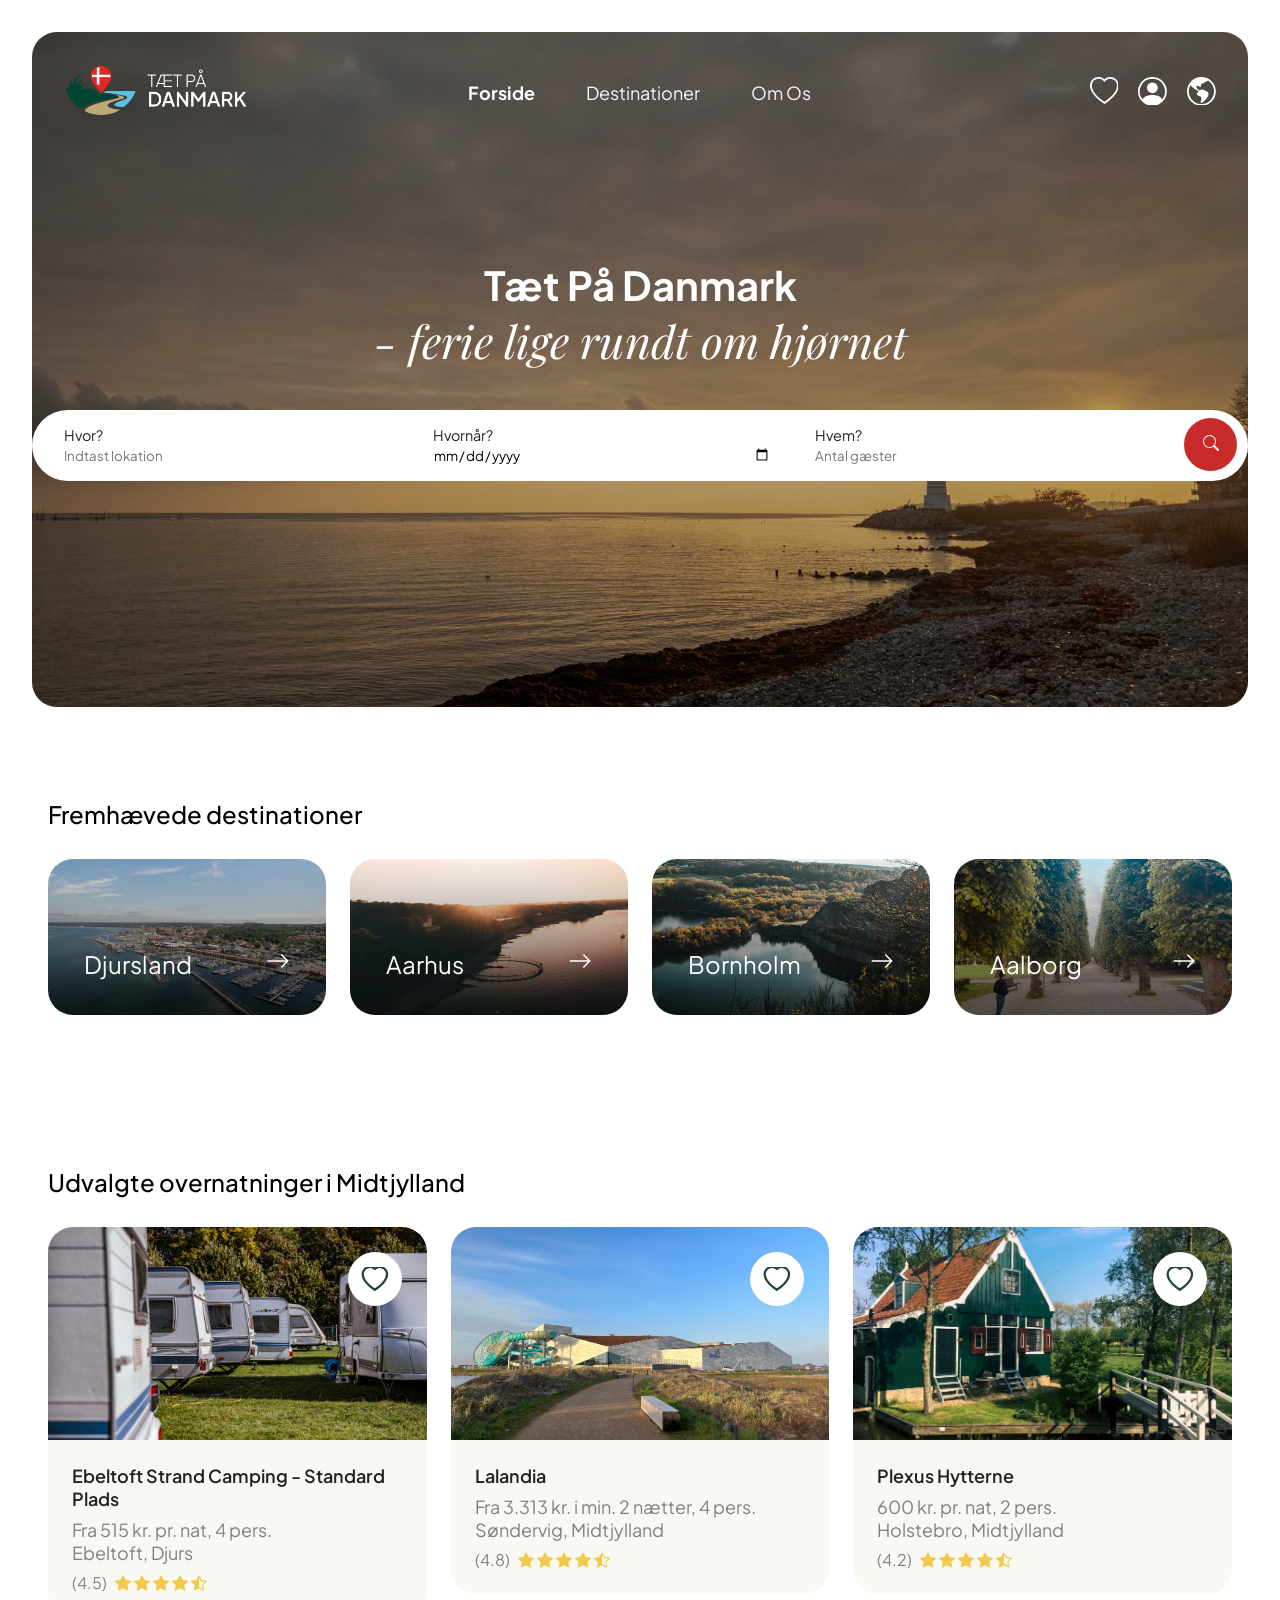
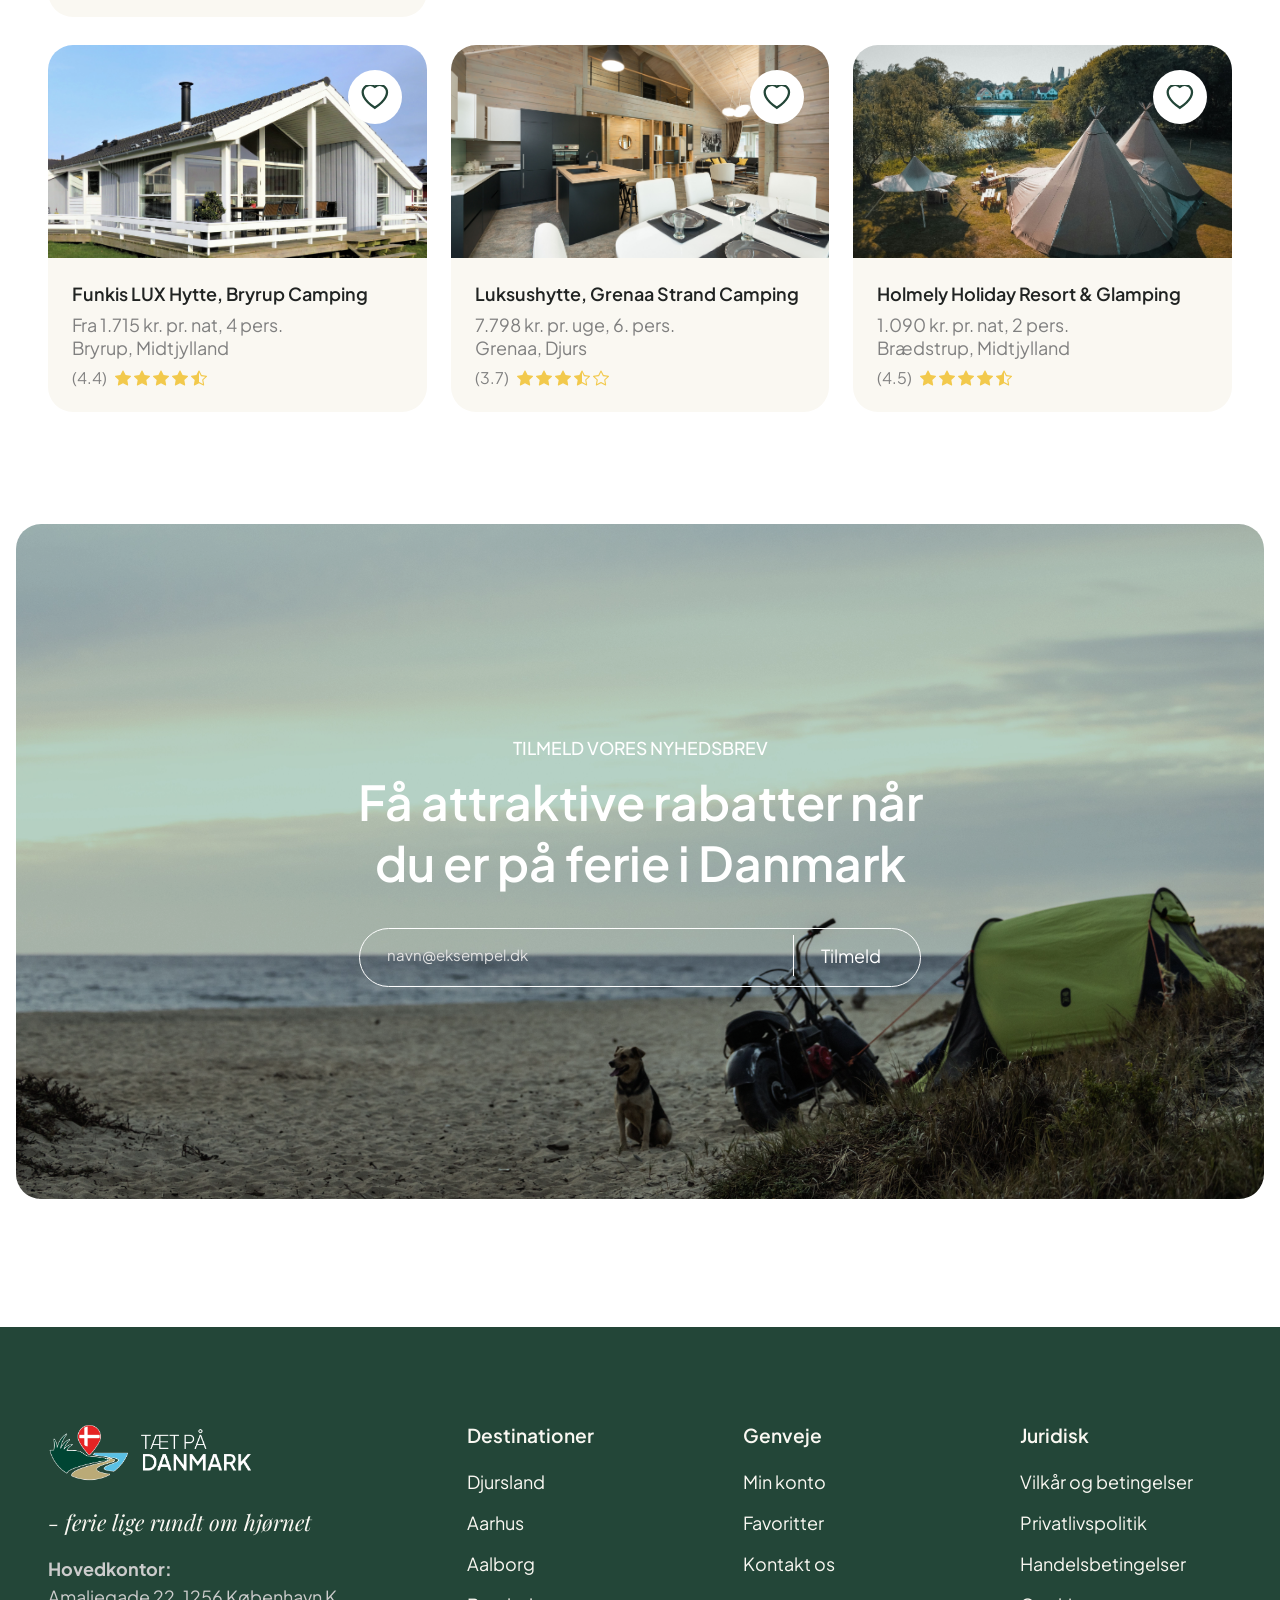
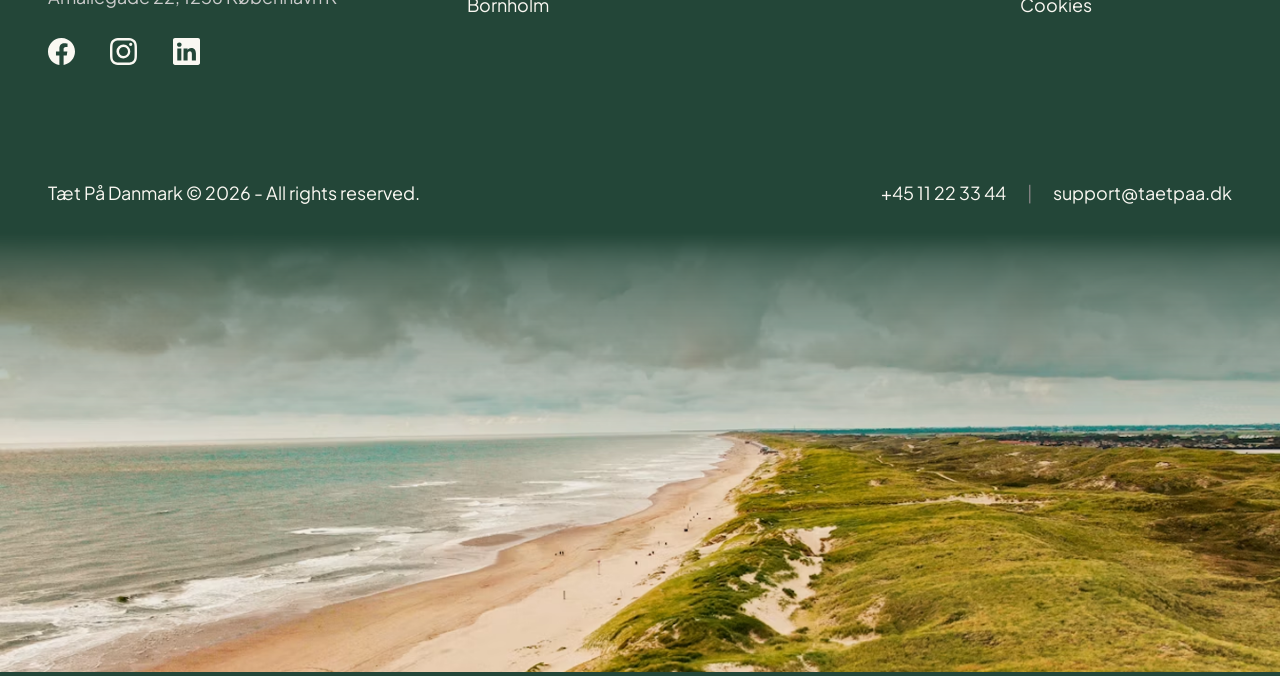
==== commit 550217e4: "Logo + fix stjerner + fix knapper + hover hjerte ikoner Co-authored-by: Tobias Hansen <tobhan04@user" ====
--- a/index.html
+++ b/index.html
@@ -6,14 +6,16 @@
     <meta name="viewport" content="width=device-width, initial-scale=1.0" />
     <title>Forside | Tæt På Danmark</title>
     <link rel="stylesheet" href="/css/style.css" />
-    <link rel="shortcut icon" href="/img/favicon.png" type="image/png" />
+    <link rel="icon" href="/img/favikon.png" type="image/png">
 </head>
 
 <body>
     <header>
 
         <div class="logo">
-            <a href="/index.html">LOGO</a>
+            <a href="/index.html">
+                <img src="/img/logo-hvid.png" alt="Tæt På Danmark">
+            </a>
         </div>
 
         <nav>
@@ -25,6 +27,7 @@
                 <li><a href="/om-os.html">Om Os</a></li>
             </ul>
         </nav>
+        
         <div class="header-ikoner">
 
             <a href="#" class="favoritter">
@@ -56,7 +59,8 @@
     <main>
         <section class="hero bg-video bg-overlay">
 
-            <video autoplay muted loop poster="/img/forside-hero.jpg" > <!-- POSTER er fallback billedet hvis videoen ikke kan afspilles, eller imens den loader -->
+            <video autoplay muted loop poster="/img/forside-hero.jpg">
+                <!-- POSTER er fallback billedet hvis videoen ikke kan afspilles, eller imens den loader -->
                 <source src="/video/hero-video.mov" type="video/mp4" />
             </video>
             <h1>
@@ -138,9 +142,9 @@
                         <div class="top">
                             <a href="#favorit" class="favorit">
                                 <svg xmlns="http://www.w3.org/2000/svg" width="16" height="16" fill="currentColor"
-                                    class="bi bi-heart" viewBox="0 0 16 16">
-                                    <path
-                                        d="m8 2.748-.717-.737C5.6.281 2.514.878 1.4 3.053c-.523 1.023-.641 2.5.314 4.385.92 1.815 2.834 3.989 6.286 6.357 3.452-2.368 5.365-4.542 6.286-6.357.955-1.886.838-3.362.314-4.385C13.486.878 10.4.28 8.717 2.01zM8 15C-7.333 4.868 3.279-3.04 7.824 1.143q.09.083.176.171a3 3 0 0 1 .176-.17C12.72-3.042 23.333 4.867 8 15" />
+                                    class="bi bi-heart-fill" viewBox="0 0 16 16">
+                                    <path fill-rule="evenodd"
+                                        d="M8 1.314C12.438-3.248 23.534 4.735 8 15-7.534 4.736 3.562-3.248 8 1.314" />
                                 </svg>
                             </a>
                             <a href="/destinationer/ebeltoft-strand-camping.html">
@@ -188,9 +192,9 @@
                         <div class="top">
                             <a href="#favorit" class="favorit">
                                 <svg xmlns="http://www.w3.org/2000/svg" width="16" height="16" fill="currentColor"
-                                    class="bi bi-heart" viewBox="0 0 16 16">
-                                    <path
-                                        d="m8 2.748-.717-.737C5.6.281 2.514.878 1.4 3.053c-.523 1.023-.641 2.5.314 4.385.92 1.815 2.834 3.989 6.286 6.357 3.452-2.368 5.365-4.542 6.286-6.357.955-1.886.838-3.362.314-4.385C13.486.878 10.4.28 8.717 2.01zM8 15C-7.333 4.868 3.279-3.04 7.824 1.143q.09.083.176.171a3 3 0 0 1 .176-.17C12.72-3.042 23.333 4.867 8 15" />
+                                    class="bi bi-heart-fill" viewBox="0 0 16 16">
+                                    <path fill-rule="evenodd"
+                                        d="M8 1.314C12.438-3.248 23.534 4.735 8 15-7.534 4.736 3.562-3.248 8 1.314" />
                                 </svg>
                             </a>
                             <a href="/destinationer/ebeltoft-strand-camping.html">
@@ -238,9 +242,9 @@
                         <div class="top">
                             <a href="#favorit" class="favorit">
                                 <svg xmlns="http://www.w3.org/2000/svg" width="16" height="16" fill="currentColor"
-                                    class="bi bi-heart" viewBox="0 0 16 16">
-                                    <path
-                                        d="m8 2.748-.717-.737C5.6.281 2.514.878 1.4 3.053c-.523 1.023-.641 2.5.314 4.385.92 1.815 2.834 3.989 6.286 6.357 3.452-2.368 5.365-4.542 6.286-6.357.955-1.886.838-3.362.314-4.385C13.486.878 10.4.28 8.717 2.01zM8 15C-7.333 4.868 3.279-3.04 7.824 1.143q.09.083.176.171a3 3 0 0 1 .176-.17C12.72-3.042 23.333 4.867 8 15" />
+                                    class="bi bi-heart-fill" viewBox="0 0 16 16">
+                                    <path fill-rule="evenodd"
+                                        d="M8 1.314C12.438-3.248 23.534 4.735 8 15-7.534 4.736 3.562-3.248 8 1.314" />
                                 </svg>
                             </a>
                             <a href="/destinationer/ebeltoft-strand-camping.html">
@@ -287,9 +291,9 @@
                         <div class="top">
                             <a href="#favorit" class="favorit">
                                 <svg xmlns="http://www.w3.org/2000/svg" width="16" height="16" fill="currentColor"
-                                    class="bi bi-heart" viewBox="0 0 16 16">
-                                    <path
-                                        d="m8 2.748-.717-.737C5.6.281 2.514.878 1.4 3.053c-.523 1.023-.641 2.5.314 4.385.92 1.815 2.834 3.989 6.286 6.357 3.452-2.368 5.365-4.542 6.286-6.357.955-1.886.838-3.362.314-4.385C13.486.878 10.4.28 8.717 2.01zM8 15C-7.333 4.868 3.279-3.04 7.824 1.143q.09.083.176.171a3 3 0 0 1 .176-.17C12.72-3.042 23.333 4.867 8 15" />
+                                    class="bi bi-heart-fill" viewBox="0 0 16 16">
+                                    <path fill-rule="evenodd"
+                                        d="M8 1.314C12.438-3.248 23.534 4.735 8 15-7.534 4.736 3.562-3.248 8 1.314" />
                                 </svg>
                             </a>
                             <a href="/destinationer/ebeltoft-strand-camping.html">
@@ -336,9 +340,9 @@
                         <div class="top">
                             <a href="#favorit" class="favorit">
                                 <svg xmlns="http://www.w3.org/2000/svg" width="16" height="16" fill="currentColor"
-                                    class="bi bi-heart" viewBox="0 0 16 16">
-                                    <path
-                                        d="m8 2.748-.717-.737C5.6.281 2.514.878 1.4 3.053c-.523 1.023-.641 2.5.314 4.385.92 1.815 2.834 3.989 6.286 6.357 3.452-2.368 5.365-4.542 6.286-6.357.955-1.886.838-3.362.314-4.385C13.486.878 10.4.28 8.717 2.01zM8 15C-7.333 4.868 3.279-3.04 7.824 1.143q.09.083.176.171a3 3 0 0 1 .176-.17C12.72-3.042 23.333 4.867 8 15" />
+                                    class="bi bi-heart-fill" viewBox="0 0 16 16">
+                                    <path fill-rule="evenodd"
+                                        d="M8 1.314C12.438-3.248 23.534 4.735 8 15-7.534 4.736 3.562-3.248 8 1.314" />
                                 </svg>
                             </a>
                             <a href="/destinationer/ebeltoft-strand-camping.html">
@@ -373,9 +377,9 @@
                                             d="M5.354 5.119 7.538.792A.52.52 0 0 1 8 .5c.183 0 .366.097.465.292l2.184 4.327 4.898.696A.54.54 0 0 1 16 6.32a.55.55 0 0 1-.17.445l-3.523 3.356.83 4.73c.078.443-.36.79-.746.592L8 13.187l-4.389 2.256a.5.5 0 0 1-.146.05c-.342.06-.668-.254-.6-.642l.83-4.73L.173 6.765a.55.55 0 0 1-.172-.403.6.6 0 0 1 .085-.302.51.51 0 0 1 .37-.245zM8 12.027a.5.5 0 0 1 .232.056l3.686 1.894-.694-3.957a.56.56 0 0 1 .162-.505l2.907-2.77-4.052-.576a.53.53 0 0 1-.393-.288L8.001 2.223 8 2.226z" />
                                     </svg>
                                     <svg xmlns="http://www.w3.org/2000/svg" width="16" height="16" fill="currentColor"
-                                        class="bi bi-star-fill ingen-farve" viewBox="0 0 16 16">
-                                        <path
-                                            d="M3.612 15.443c-.386.198-.824-.149-.746-.592l.83-4.73L.173 6.765c-.329-.314-.158-.888.283-.95l4.898-.696L7.538.792c.197-.39.73-.39.927 0l2.184 4.327 4.898.696c.441.062.612.636.282.95l-3.522 3.356.83 4.73c.078.443-.36.79-.746.592L8 13.187l-4.389 2.256z" />
+                                        class="bi bi-star fuld-farve" viewBox="0 0 16 16">
+                                        <path
+                                            d="M2.866 14.85c-.078.444.36.791.746.593l4.39-2.256 4.389 2.256c.386.198.824-.149.746-.592l-.83-4.73 3.522-3.356c.33-.314.16-.888-.282-.95l-4.898-.696L8.465.792a.513.513 0 0 0-.927 0L5.354 5.12l-4.898.696c-.441.062-.612.636-.283.95l3.523 3.356-.83 4.73zm4.905-2.767-3.686 1.894.694-3.957a.56.56 0 0 0-.163-.505L1.71 6.745l4.052-.576a.53.53 0 0 0 .393-.288L8 2.223l1.847 3.658a.53.53 0 0 0 .393.288l4.052.575-2.906 2.77a.56.56 0 0 0-.163.506l.694 3.957-3.686-1.894a.5.5 0 0 0-.461 0z" />
                                     </svg>
                                 </div>
                             </div>
@@ -385,9 +389,9 @@
                         <div class="top">
                             <a href="#favorit" class="favorit">
                                 <svg xmlns="http://www.w3.org/2000/svg" width="16" height="16" fill="currentColor"
-                                    class="bi bi-heart" viewBox="0 0 16 16">
-                                    <path
-                                        d="m8 2.748-.717-.737C5.6.281 2.514.878 1.4 3.053c-.523 1.023-.641 2.5.314 4.385.92 1.815 2.834 3.989 6.286 6.357 3.452-2.368 5.365-4.542 6.286-6.357.955-1.886.838-3.362.314-4.385C13.486.878 10.4.28 8.717 2.01zM8 15C-7.333 4.868 3.279-3.04 7.824 1.143q.09.083.176.171a3 3 0 0 1 .176-.17C12.72-3.042 23.333 4.867 8 15" />
+                                    class="bi bi-heart-fill" viewBox="0 0 16 16">
+                                    <path fill-rule="evenodd"
+                                        d="M8 1.314C12.438-3.248 23.534 4.735 8 15-7.534 4.736 3.562-3.248 8 1.314" />
                                 </svg>
                             </a>
                             <a href="/destinationer/ebeltoft-strand-camping.html">
@@ -455,7 +459,9 @@
             <div class="footer-columns">
                 <div class="column">
                     <div class="logo">
-                        <a href="/index.html">LOGO</a>
+                        <a href="/index.html">
+                            <img src="/img/logo-footer.png" alt="Tæt På Danmark">
+                        </a>
                     </div>
                     <h3 class="slogan display-font">- ferie lige rundt om hjørnet</h3>
                     <p class="adresse bold">Hovedkontor:</p>
@@ -487,7 +493,7 @@
                 <div class="column">
                     <h4>Destinationer</h4>
                     <ul>
-                        <li><a href="#">København</a></li>
+                        <li><a href="#">Djursland</a></li>
                         <li><a href="#">Aarhus</a></li>
                         <li><a href="#">Aalborg</a></li>
                         <li><a href="#">Bornholm</a></li>
@@ -517,7 +523,7 @@
                 </div>
                 <div class="column">
                     <a href="tel:11223344">+45 11 22 33 44</a> <span class="seperator">|</span> <a
-                            href="mailto:support@taetpaa.dk">support@taetpaa.dk</a>
+                        href="mailto:support@taetpaa.dk">support@taetpaa.dk</a>
                 </div>
             </div>
 
--- a/css/style.css
+++ b/css/style.css
@@ -15,6 +15,7 @@
     --accent-yellow: #F2C94C;
     --accent-green: #234638;
     --border-grey: #CCCCCC;
+    scroll-behavior: smooth;
 }
 
 p, a, span {
@@ -50,7 +51,7 @@
     width: calc(100% - 4em);
     background-color: transparent;
     display: grid;
-    grid-template-columns: 20% 60% 20%;
+    grid-template-columns: 30% 40% 30%;
     column-gap: 0;
     z-index: 99;
 }
@@ -81,6 +82,11 @@
     opacity: 0.8;
 }
 
+header .logo a img {
+    width: auto;
+    height: 1.8em;
+}
+
 header nav ul {
     text-align: center;
     margin: 0;
@@ -146,30 +152,42 @@
     opacity: 0.8;
 }
 
-header.sekundaer fieldset {
+header fieldset {
     display: inline;
     border-radius: 100px;
-    border: 1px solid var(--font-black);
-}
-
-header.sekundaer fieldset input {
+    border: 1px solid var(--font-white);
+}
+
+header fieldset input {
     border: 0;
     background-color: transparent;
     font-size: 1em;
+    color: var(--font-white);
+}
+
+header fieldset input::placeholder {
+    color: var(--border-grey);
+}
+
+header.sekundaer fieldset {
+    border: 1px solid var(--font-black);
+}
+
+header.sekundaer fieldset input {
     color: var(--font-black);
 }
 
-header.sekundaer fieldset input:focus {
+header fieldset input:focus {
     outline: none;
 }
 
-header.sekundaer fieldset button {
+header fieldset button {
     border: 0;
     background-color: transparent;
     margin-top: 2px;
 }
 
-header.sekundaer fieldset button:hover {
+header fieldset button:hover {
     cursor: pointer;
 }
 
@@ -199,7 +217,7 @@
 }
 
 .hero.bg-overlay {
-    background: rgb(0,0,0,0.4);
+    background: rgb(0,0,0,0.3);
 }
 
 .hero h1 {
@@ -389,7 +407,7 @@
     border-radius: 25px 25px 0 0;
 }
 
-.destinationer .card img {
+.destinationer .card .top img {
     width: 100%;
     aspect-ratio: 16/9;
     object-fit: cover;
@@ -398,31 +416,44 @@
     transition: ease-in-out 300ms; /* TRANSITION MELLEM NON-HOVER OG HOVER STATE. EASE-IN-OUT FOR "SMOOTH KEYFRAME KURVE" */
 }
 
-.destinationer .card img:hover {
+.destinationer .card .top:hover img {
     transform: scale(108%); /* HOVER EFFEKTEN ER "ZOOM"/SKALERING AF BILLEDET MED 8% */
     transition: ease-in-out 300ms;
 }
 
 .destinationer .card .favorit {
+    display: flex;
     position: relative;
     background-color: var(--bg-white);
-    aspect-ratio: 1/1;
+    aspect-ratio: 1 / 1;
     height: 3em;
     float: right;
     top: 25px;
     right: 25px;
     border-radius: 50%;
-    align-content: center;
-    text-align: center;
+    align-items: center;
+    justify-content: center;
     z-index: 1; /* SØRGER FOR AT KNAPPEN MED FAVORIT IKONER (HJERTET) ALTID ER ØVERST OVEN PÅ BILLEDET */
 }
 
 .destinationer .card .favorit svg {
-    height: 1em;
-    width: auto;
+    height: 0.9em;
+    width: 1.1em;
     font-size: 1.5em;
-    margin-top: 6px;
-    color: var(--font-black);
+    fill: transparent;
+    stroke: var(--accent-green);
+    stroke-width: 1.5px;
+    stroke-linecap: round;
+    transition: 
+        stroke ease-in-out 150ms,
+        fill ease-in-out 150ms;
+}
+
+.destinationer .card .favorit:hover svg {
+    fill: var(--accent-green);
+    stroke: var(--accent-green);
+    stroke-width: 1.5px;
+    stroke-linecap: round;
 }
 
 .destinationer .card .bottom {
@@ -543,9 +574,9 @@
 
 
 /* NYHEDSBREV */
-.nyhedsbrev {
+.nyhedsbrev .container {
+    margin: 3em auto 8em auto;
     min-height: 75vh;
-    margin: 3em 2em 8em 2em;
     border-radius: 25px;
     align-content: center;
     justify-items: center;
@@ -574,18 +605,23 @@
 .nyhedsbrev fieldset {
     border: 1px solid var(--font-white);
     border-radius: 100px;
-    min-width: 45%;
+    width: 45%;
+    display: grid;
+    grid-template-columns: 4fr 1fr;
+    margin: auto;
 }
 
 .nyhedsbrev fieldset input {
     background-color: transparent;
     color: var(--font-white);
     border: 0;
-    width: 80%;
+    display: inline;
+    padding: 8px 15px;
 }
 
 .nyhedsbrev fieldset input::placeholder {
     color: #e3e3e3;
+    font-size: 1.125em;
 }
 
 .nyhedsbrev fieldset input:focus {
@@ -593,12 +629,14 @@
 }
 
 .nyhedsbrev fieldset button {
+    display: inline;
     background-color: transparent;
     color: var(--font-white);
     border: 0;
     border-left: 1px solid #fff;
     padding: 0.5em 1.5em;
     width: 10%;
+    font-size: 1.125em;
 }
 
 .nyhedsbrev fieldset button:hover {
@@ -645,6 +683,11 @@
 
 .footer-columns .logo a:hover {
     opacity: 0.8;
+}
+
+.footer-columns .logo a img {
+    width: auto;
+    height: 2em;
 }
 
 .footer-columns h3.slogan {
@@ -789,24 +832,25 @@
 }
 
 .destination-top .billeder-columns .column .flere-billeder {
-    /* FICME: SKAL FIKSES TIL "POSITION: relative;" OG .knap NEDENFOR SKAL FIKSES MED "POSITION:absolute;" MED NY BOTTOM, LEFT ELLER RIGHT VÆRDI */
-}
-
-.destination-top .billeder-columns .column .flere-billeder .knap { /* FIXME: ^^^^^^^^^^^^^^ FIKS SOM OVENSTÅENDE ^^^^^^^^^^^^^^ */
-    text-align: center;
     position: relative;
-    bottom: 130px;
-    left: 120px;
+}
+
+.destination-top .billeder-columns .column .flere-billeder .knap {
+    position: absolute;
+    top: 50%;
+    left: 50%;
+    transform: translate(-50%);
+    margin-top: -10px;
     display: inline-block;
     background-color: rgba(32, 35, 34, 0.7);
     padding: 4px 12px;
     border-radius: 9px;
     color: var(--font-white);
-}
-
-.destination-top .billeder-columns .column .flere-billeder .knap a {
-    color: var(--font-white);
     text-decoration: none
+}
+
+.destination-top .billeder-columns .column .flere-billeder .knap:hover {
+    text-decoration: underline;
 }
 
 /* INFO SEKTION PÅ DESTIONATIONSSIDE */
@@ -840,7 +884,7 @@
 }
 
 .destination-info h2 {
-    font-weight: bold;
+    font-weight: 600;
     margin-top: 70px;
     font-size: 2em;
 }
@@ -874,6 +918,10 @@
     border-radius: 300px;
     text-decoration: none;
     font-weight: 600;
+}
+
+.destination-info .facilitet-knap:hover {
+    background-color: var(--font-black);
 }
 
 .destination-info .reserver {
@@ -927,6 +975,11 @@
     border: 0;
     font-size: 1.125em;
     width: 50%;
+}
+
+.destination-info .reserver button:hover {
+    cursor: pointer;
+    background-color: var(--font-black);
 }
 
 .destination-info .kort {
@@ -972,7 +1025,7 @@
 }
 
 .destination-anmeldelser .titel h2 {
-    font-weight: bold;
+    font-weight: 600;
    /*  margin-top: 70px; */
     font-size: 2em;
     display: inline;
@@ -1045,6 +1098,231 @@
 
 .destinationer.oplevelser h2 {
     font-size: 2em;
-    font-weight: 700;
-}
-
+    font-weight: 600;
+}
+
+/* OM OS SIDE */
+
+.hero.om-os { /* .HERO LÆNGERE OPPE I STYLE SHEETET FORTÆLLER HVORDAN EN .HERO CLASS SKAL SE UD. HER GIVES KUN BAGGRUNDSBILLEDE */
+    background: url(/img/om-os-hero.jpg) rgb(0,0,0,0.6);
+    background-position: center;
+    background-repeat: no-repeat;
+    background-size: cover;
+    background-blend-mode: overlay;
+}
+
+.hero.om-os h1 {
+    font-weight: 500;
+    margin-top: 10px;
+}
+
+.hero.om-os h3 {
+    margin-top: 60px;
+}
+
+.hero .ikoner-columns {
+    margin-top: 50px;
+    display: grid;
+    grid-template-columns: repeat(3, 1fr);
+    gap: 50px
+}
+
+.hero .ikoner-columns a.column {
+    color: var(--font-white);
+    text-decoration: none;
+    align-items: center;
+    display: flex;
+    flex-direction: column;
+    gap: 16px;
+}
+
+.hero .ikoner-columns .column .cirkel {
+    width: 6em;
+    aspect-ratio: 1/1;
+    border: 3px solid var(--font-white);
+    border-radius: 50%;
+    display: flex;
+    align-items: center;
+    justify-content: center;
+}
+
+.hero .ikoner-columns .column .cirkel svg {
+    height: 2.5em;
+    width: 2.5em;
+}
+
+.om-os-info .columns {
+    display: grid;
+    grid-template-columns: 3fr 2fr;
+    padding: 60px 0;
+}
+
+.om-os-info img {
+    width: 100%;
+    border-radius: 25px;
+    aspect-ratio: 16/9;
+    object-fit: cover;
+}
+
+.om-os-info h2 {
+    font-size: 2em;
+    font-weight: 600;
+    margin-top: 20px;
+}
+
+.om-os-info p {
+    margin-top: 20px;
+}
+
+/* FORDELE SEKTION PÅ OM OS SIDE */
+
+.fordele {
+    padding-bottom: 60px;
+}
+
+.fordele .ikoner-columns {
+    width: 70%;
+    justify-self: center;
+    margin-top: 50px;
+    display: grid;
+    grid-template-columns: repeat(3, 1fr);
+    gap: 50px
+}
+
+.fordele .ikoner-columns .column {
+    color: var(--font-black);
+    text-decoration: none;
+    align-items: center;
+    display: flex;
+    flex-direction: column;
+    gap: 8px;
+}
+
+.fordele .ikoner-columns .column .cirkel {
+    width: 7em;
+    aspect-ratio: 1/1;
+    border: 1px solid var(--border-grey);
+    background-color: var(--off-white);
+    border-radius: 50%;
+    display: flex;
+    align-items: center;
+    justify-content: center;
+}
+
+.fordele .ikoner-columns .column .cirkel svg {
+    height: 2.5em;
+    width: 2.5em;
+}
+
+.fordele .ikoner-columns .column h4 {
+    font-size: 1.25em;
+    font-weight: 600;
+    margin-top: 12px;
+}
+
+.fordele .ikoner-columns .column p {
+    text-align: center;
+    font-size: 1em;
+    color: var(--font-grey);
+}
+
+.fordele #blad-ikon {
+    transform: scaleX(-1);
+}
+
+/* TIDSLINJE */
+
+.tidslinje .tidslinje-card {
+    background-color: var(--off-white);
+    border-radius: 25px;
+    margin-bottom: 60px;
+}
+
+.tidslinje h2 {
+    text-align: center;
+    font-size: 2em;
+    font-weight: 600;
+    padding-top: 40px;
+}
+
+.tidslinje img {
+    width: 100%;
+}
+
+
+/* STOR BILLEDE SEKTION PÅ OM OS SIDE */
+.stor-billede img {
+    width: 100%;
+    height: 60vh;
+    object-fit: cover;
+    object-position: center 65%;
+    border-radius: 25px;
+}
+
+/* VORES VÆRDIER SEKTION PÅ OM OS SIDE */
+/* MEGET ER DET SAMME (KOPIERET FRA .FORDELE SEKTIONEN OG .HERO.OM-OS */
+
+.vores-vaerdier {
+    padding: 80px 0;
+}
+
+.vores-vaerdier h2 {
+   font-weight: 600;
+   text-align: center;
+   font-size: 2.5em;
+}
+
+.vores-vaerdier .ikoner-columns {
+    width: 80%;
+    justify-self: center;
+    margin-top: 50px;
+    display: grid;
+    grid-template-columns: repeat(3, 1fr);
+    gap: 50px
+}
+
+.vores-vaerdier .ikoner-columns .column {
+    color: var(--font-black);
+    text-decoration: none;
+    align-items: start;
+    display: flex;
+    flex-direction: column;
+    gap: 8px;
+    background-color: var(--off-white);
+    padding: 30px;
+    border-radius: 25px;
+}
+
+.vores-vaerdier .ikoner-columns .column .cirkel {
+    width: 7em;
+    aspect-ratio: 1/1;
+    border: 2px solid var(--font-black);
+    background-color: transparent;
+    border-radius: 50%;
+    display: flex;
+    align-items: center;
+    justify-content: center;
+}
+
+.vores-vaerdier .ikoner-columns .column .cirkel svg {
+    height: 2.5em;
+    width: 2.5em;
+}
+
+.vores-vaerdier .ikoner-columns .column h4 {
+    font-size: 1.25em;
+    font-weight: 600;
+    margin-top: 16px;
+}
+
+.vores-vaerdier .ikoner-columns .column p {
+    text-align: start;
+    font-size: 1.125em;
+    color: var(--font-grey);
+}
+
+.vores-vaerdier #handtryk-ikon {
+    height: 3em;
+    width: 3em;
+}
+
